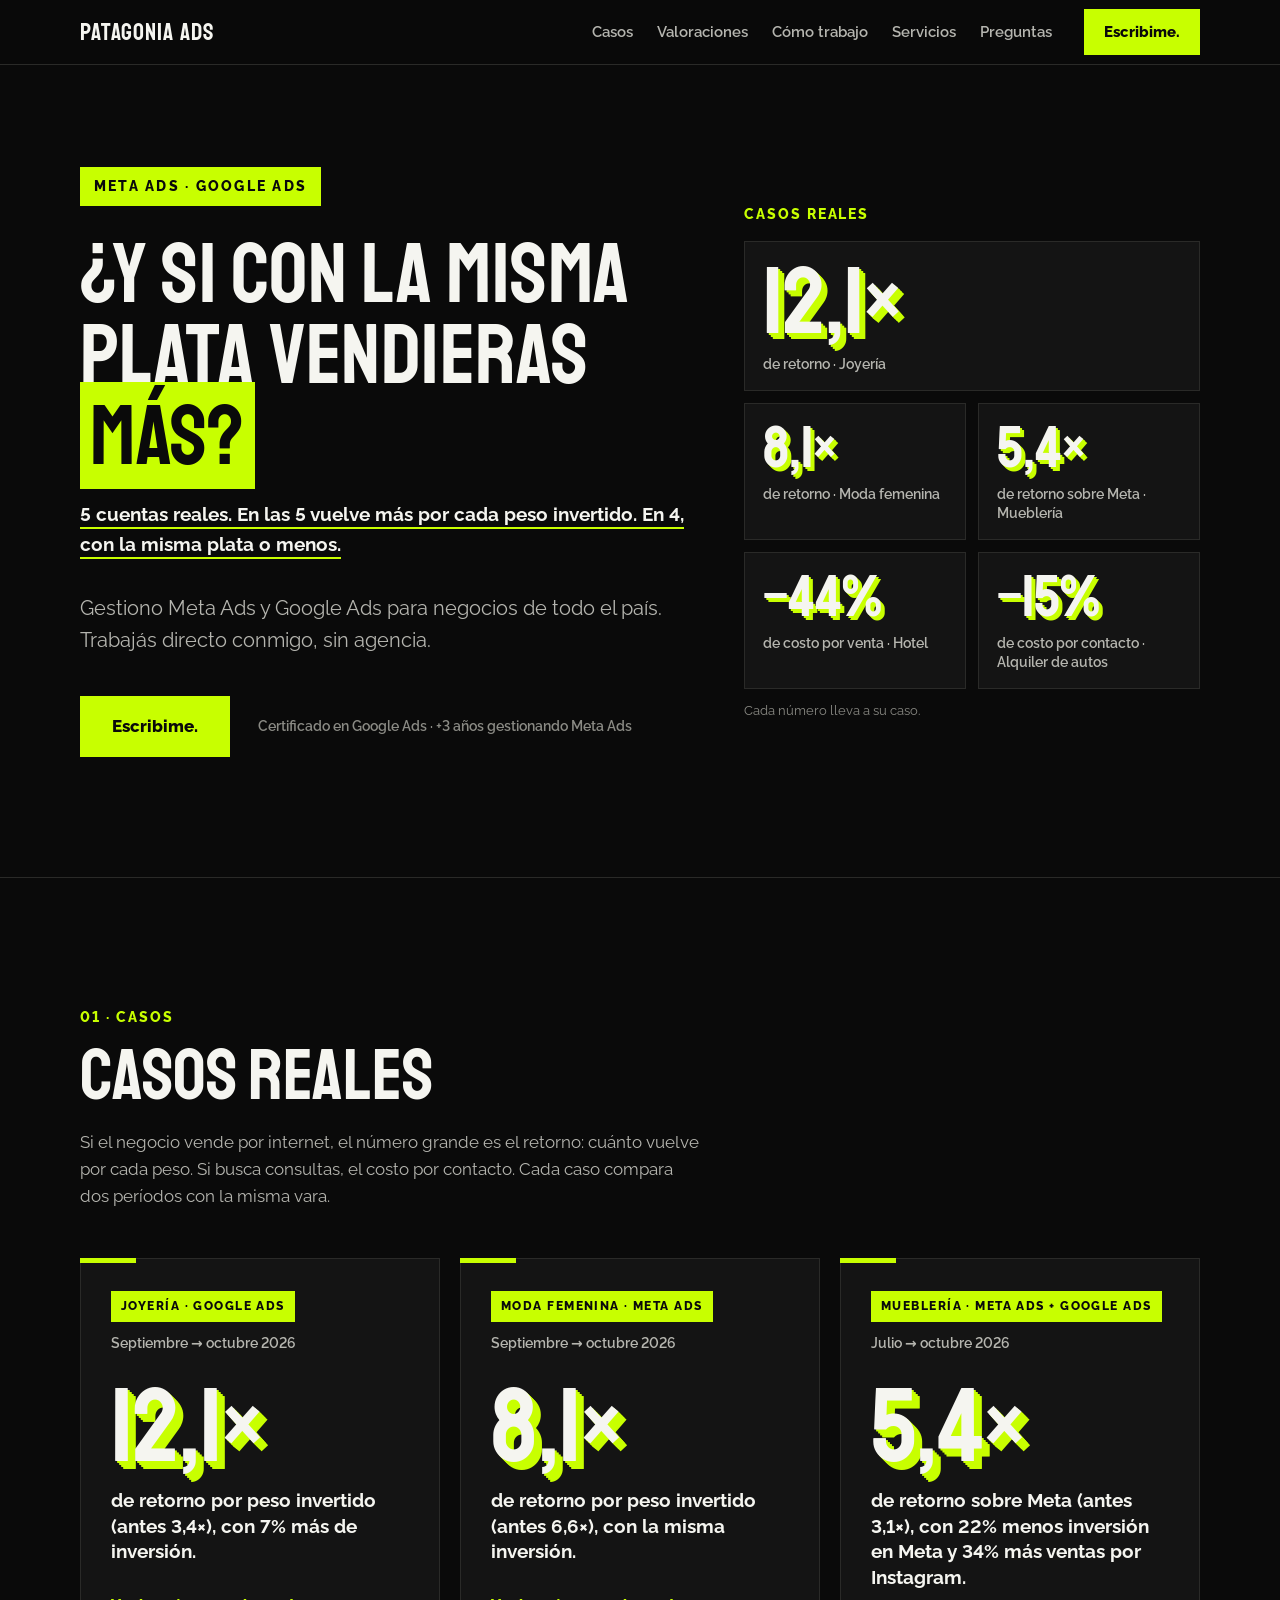
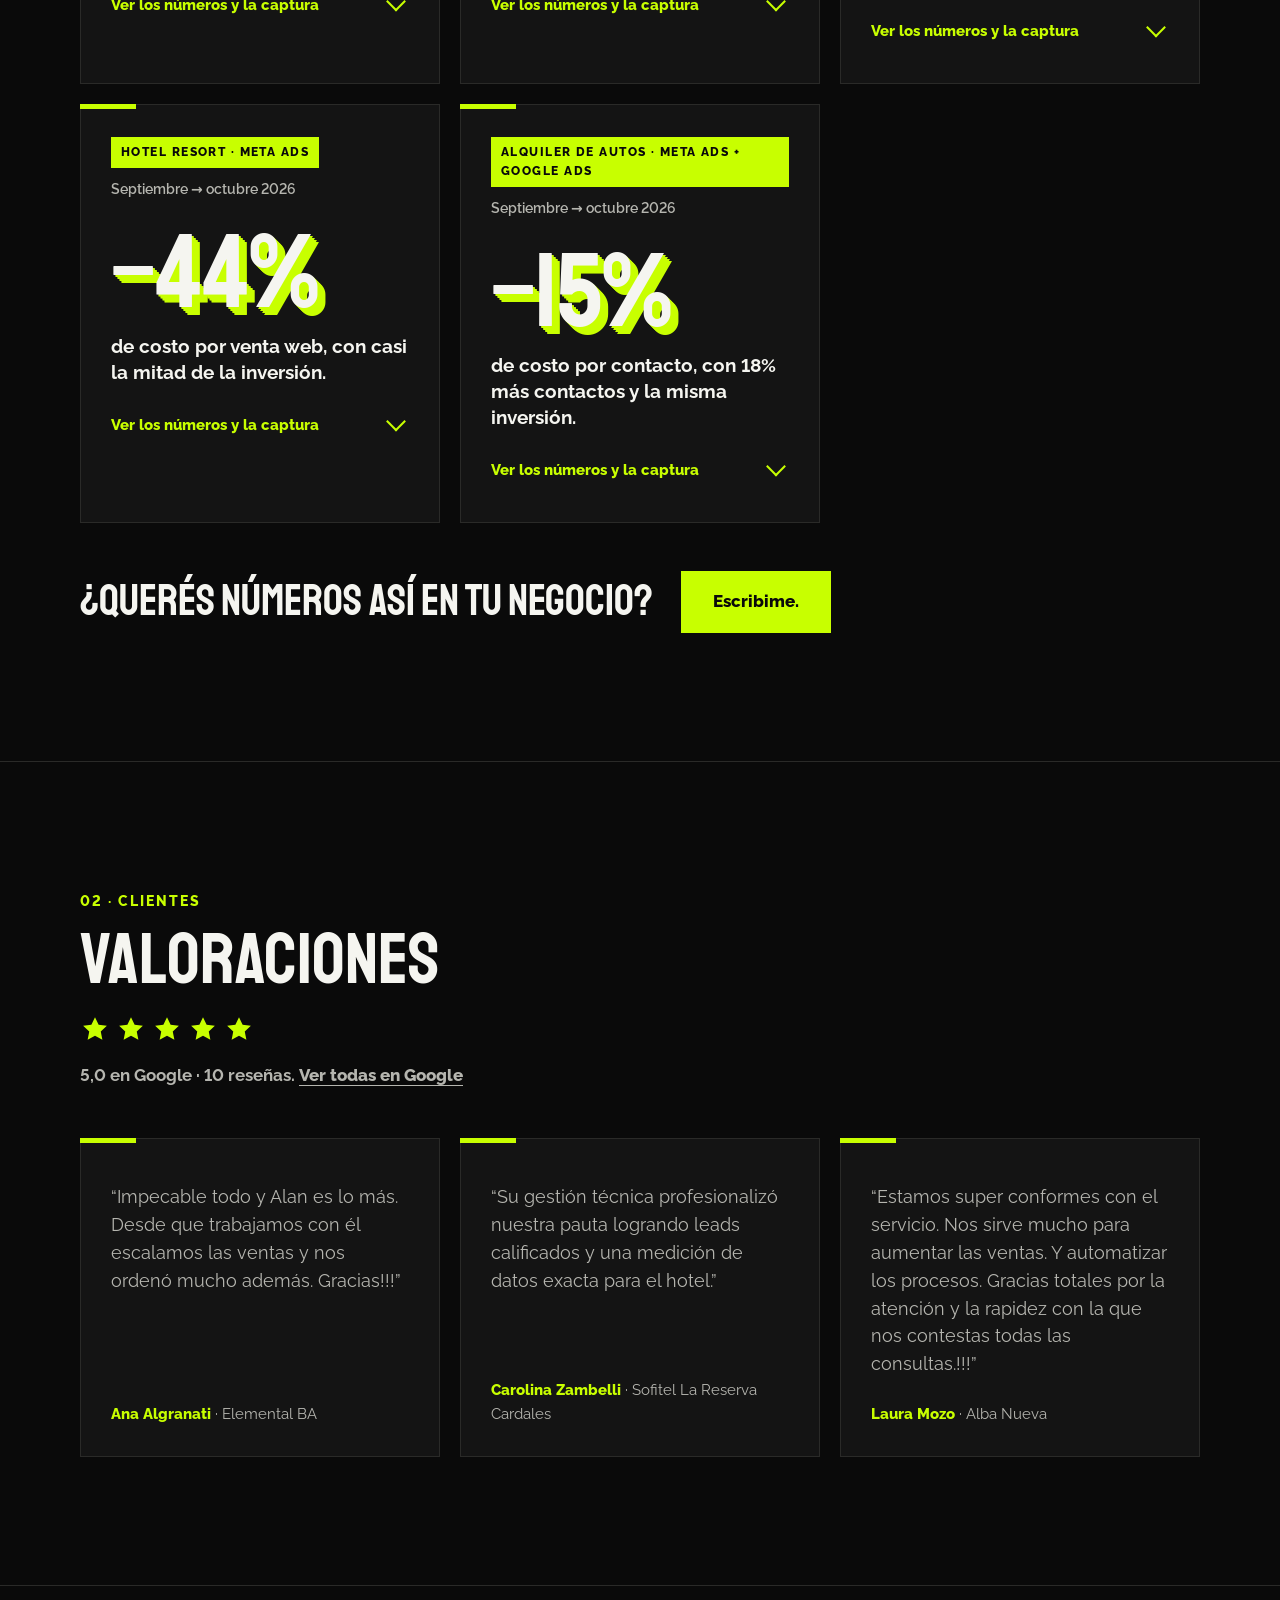
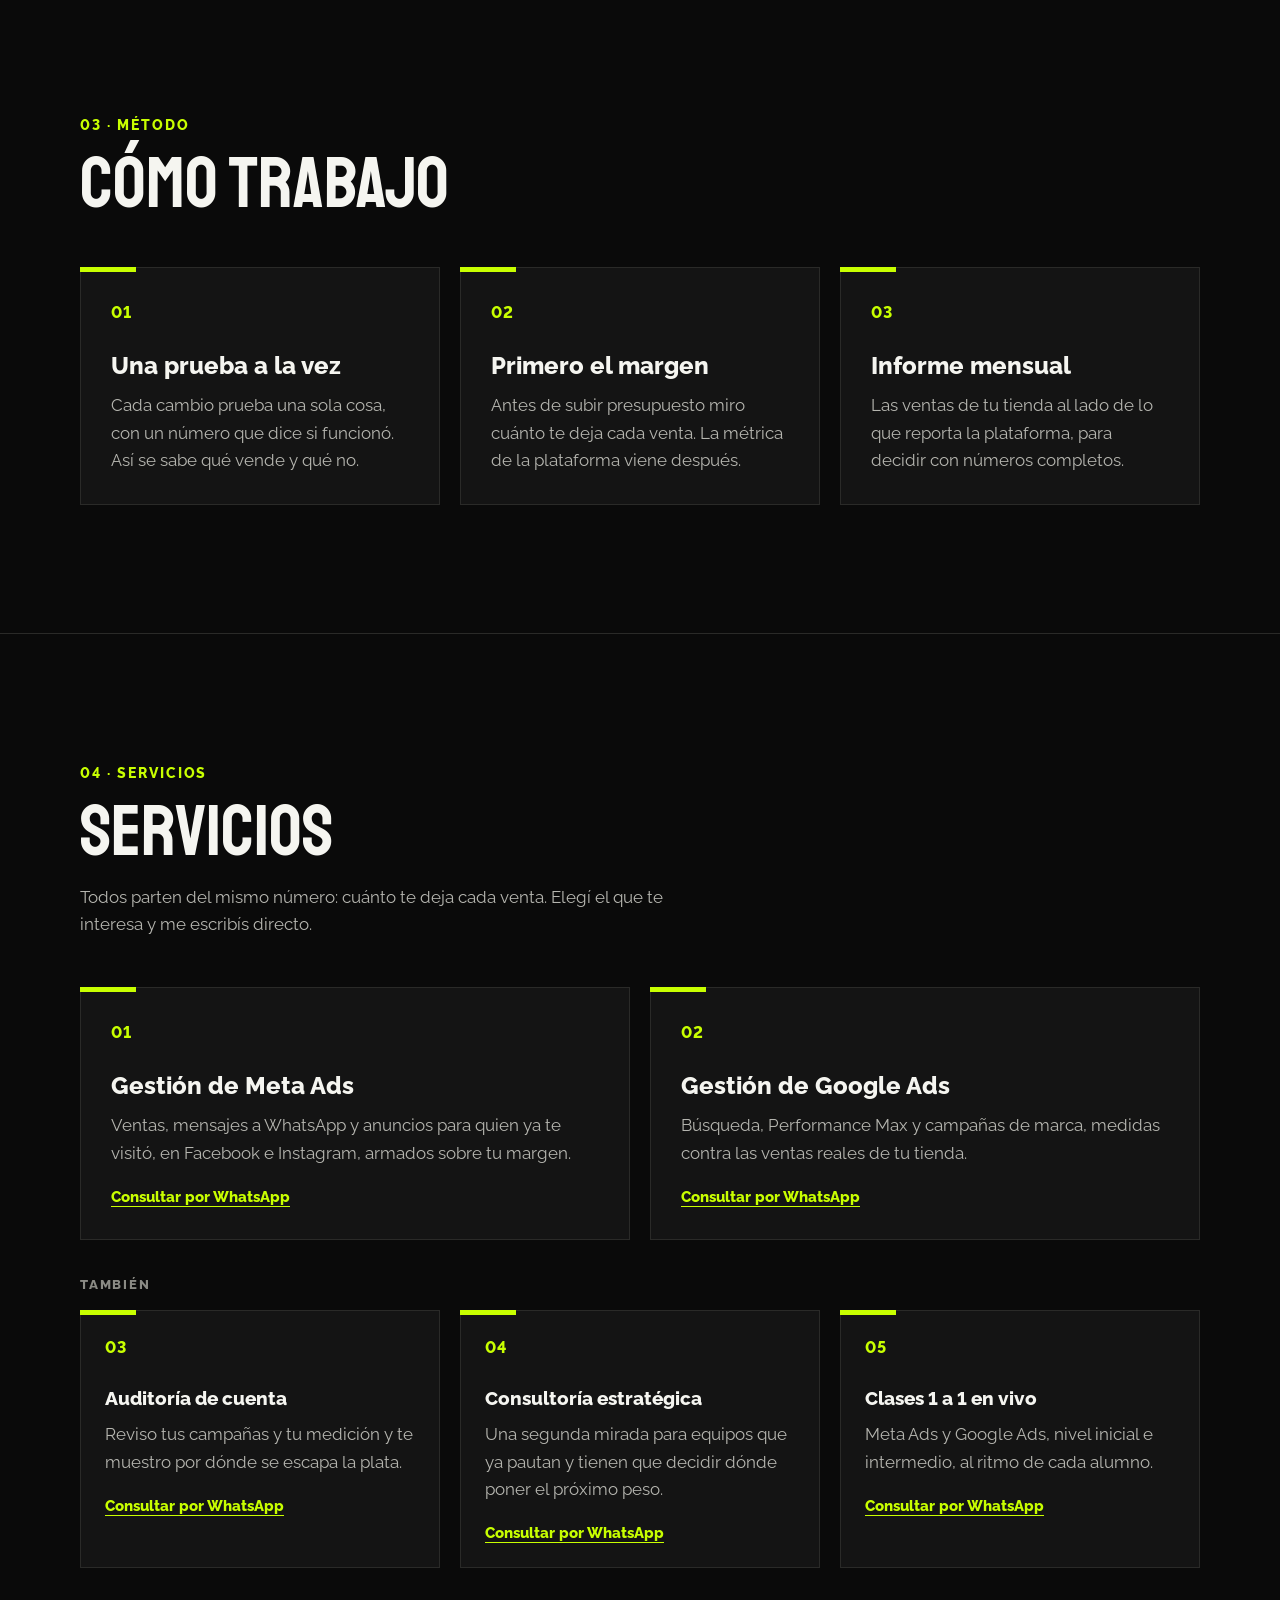
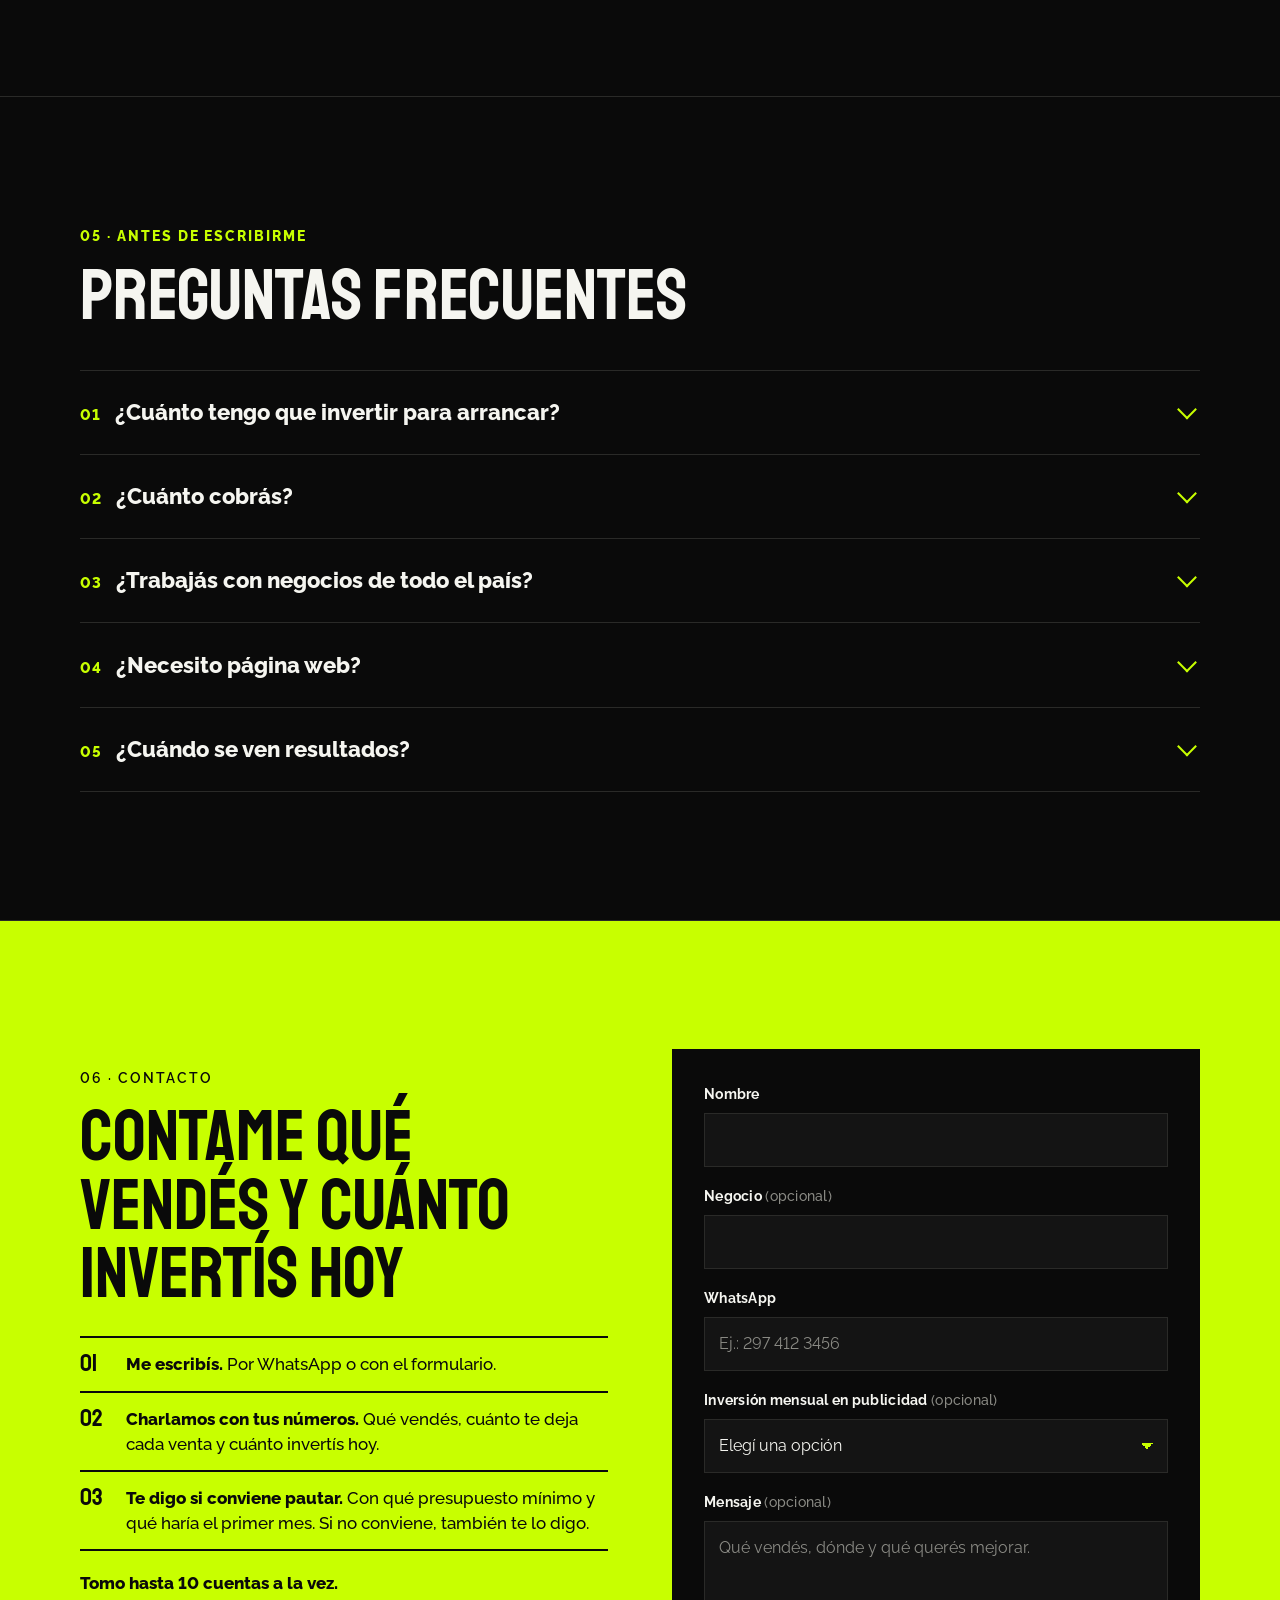
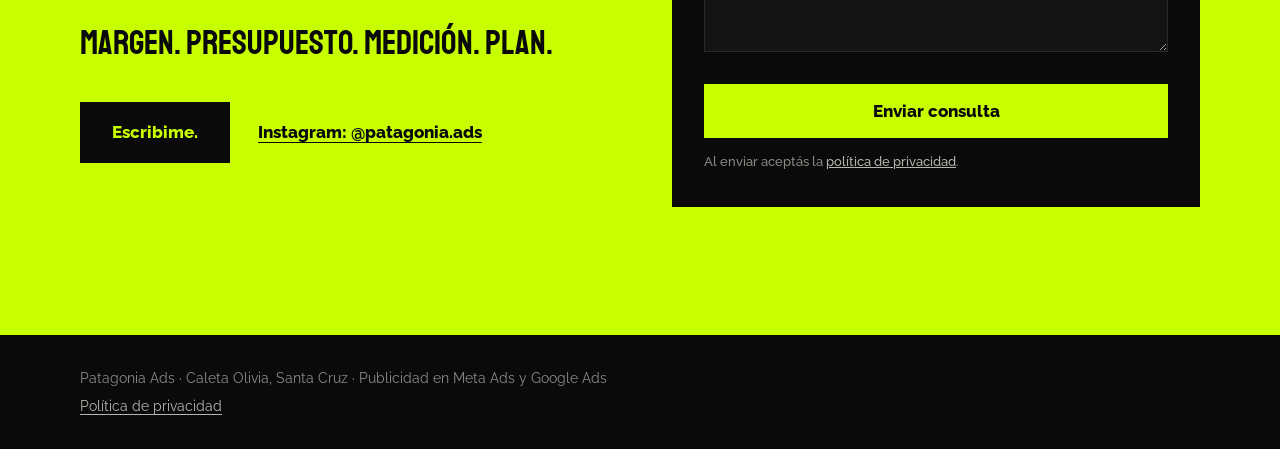
==== index.html @ 4a474d21 "Contacto sin repeticiones El paso 01 pasa a ser lo que hace la persona (Me escribís, por WhatsApp o " ====
<!DOCTYPE html>
<html lang="es-AR">
<head>
<meta charset="utf-8">
<meta name="viewport" content="width=device-width, initial-scale=1">
<title>Publicidad en Meta Ads y Google Ads | Patagonia Ads</title>
<meta name="description" content="Gestión de Meta Ads y Google Ads sin agencia ni intermediarios. Campañas armadas sobre tu margen, con casos y números reales. Escribime por WhatsApp.">
<link rel="canonical" href="https://patagonia-ads.github.io/">
<meta name="theme-color" content="#0A0A0A">
<meta property="og:type" content="website">
<meta property="og:locale" content="es_AR">
<meta property="og:site_name" content="Patagonia Ads">
<meta property="og:title" content="Publicidad en Meta Ads y Google Ads | Patagonia Ads">
<meta property="og:description" content="Gestión de Meta Ads y Google Ads sin agencia ni intermediarios. Campañas armadas sobre tu margen, con números reales.">
<meta property="og:url" content="https://patagonia-ads.github.io/">
<meta property="og:image" content="https://patagonia-ads.github.io/assets/og.jpg">
<meta property="og:image:width" content="1200">
<meta property="og:image:height" content="630">
<meta name="twitter:card" content="summary_large_image">
<link rel="icon" href="/assets/favicon.svg" type="image/svg+xml">
<link rel="apple-touch-icon" href="/assets/apple-touch-icon.png">
<link rel="preload" href="/assets/fonts/staatliches.woff2" as="font" type="font/woff2" crossorigin>
<link rel="preload" href="/assets/fonts/raleway.woff2" as="font" type="font/woff2" crossorigin>
<link rel="stylesheet" href="/assets/estilos.css">

<script>
  window.dataLayer = window.dataLayer || [];
  function gtag(){dataLayer.push(arguments);}
  gtag('js', new Date());
  gtag('config', 'G-YW1WHZGL38');
  !function(f,n){if(f.fbq)return;n=f.fbq=function(){n.callMethod?
  n.callMethod.apply(n,arguments):n.queue.push(arguments)};if(!f._fbq)f._fbq=n;
  n.push=n;n.loaded=!0;n.version='2.0';n.queue=[]}(window);
  fbq('set', 'autoConfig', false, '29033560016305530');
  fbq('init', '29033560016305530');
  fbq('track', 'PageView');
  // GA4 y Meta se cargan al primer gesto de la persona o 3 s después de cargada la página.
  // Hasta entonces los eventos quedan en cola y se envían igual.
  (function () {
    var hecho = false;
    function cargar() {
      if (hecho) return; hecho = true;
      ['https://www.googletagmanager.com/gtag/js?id=G-YW1WHZGL38', 'https://connect.facebook.net/en_US/fbevents.js'].forEach(function (src) {
        var e = document.createElement('script'); e.async = true; e.src = src; document.head.appendChild(e);
      });
    }
    ['pointerdown', 'keydown', 'touchstart', 'scroll'].forEach(function (ev) { addEventListener(ev, cargar, { once: true, passive: true }); });
    addEventListener('load', function () { setTimeout(cargar, 3000); });
  })();
</script>
<noscript><img height="1" width="1" style="display:none" alt="" src="https://www.facebook.com/tr?id=29033560016305530&amp;ev=PageView&amp;noscript=1"></noscript>

<script type="application/ld+json">
{
  "@context": "https://schema.org",
  "@graph": [
    {
      "@type": "ProfessionalService",
      "@id": "https://patagonia-ads.github.io/#negocio",
      "name": "Patagonia Ads",
      "url": "https://patagonia-ads.github.io/",
      "image": "https://patagonia-ads.github.io/assets/og.jpg",
      "description": "Gestión de Meta Ads y Google Ads, auditoría de cuenta, consultoría estratégica y clases 1 a 1 en vivo.",
      "telephone": "+54 9 11 6946-9751",
      "address": {
        "@type": "PostalAddress",
        "addressLocality": "Caleta Olivia",
        "addressRegion": "Santa Cruz",
        "addressCountry": "AR"
      },
      "areaServed": { "@type": "Country", "name": "Argentina" },
      "sameAs": ["https://www.instagram.com/patagonia.ads/"],
      "makesOffer": [
        { "@type": "Offer", "itemOffered": { "@type": "Service", "name": "Gestión de Meta Ads" } },
        { "@type": "Offer", "itemOffered": { "@type": "Service", "name": "Gestión de Google Ads" } },
        { "@type": "Offer", "itemOffered": { "@type": "Service", "name": "Auditoría de cuenta publicitaria" } },
        { "@type": "Offer", "itemOffered": { "@type": "Service", "name": "Consultoría estratégica en publicidad digital" } },
        { "@type": "Offer", "itemOffered": { "@type": "Service", "name": "Clases 1 a 1 de Meta Ads y Google Ads" } }
      ]
    },
    {
      "@type": "WebSite",
      "@id": "https://patagonia-ads.github.io/#sitio",
      "url": "https://patagonia-ads.github.io/",
      "name": "Patagonia Ads",
      "inLanguage": "es-AR",
      "publisher": { "@id": "https://patagonia-ads.github.io/#negocio" }
    },
    {
      "@type": "FAQPage",
      "mainEntity": [
        { "@type": "Question", "name": "¿Cuánto tengo que invertir para arrancar?",
          "acceptedAnswer": { "@type": "Answer", "text": "Depende del rubro y de cuánto te deja cada venta. Lo calculamos en la primera charla con tus números. Para un comercio local que busca consultas por WhatsApp se puede empezar con poco." } },
        { "@type": "Question", "name": "¿Cuánto cobrás?",
          "acceptedAnswer": { "@type": "Answer", "text": "Un monto mensual por plataforma, por adelantado, con ajuste por IPC cada dos meses. El número exacto te lo paso cuando conozco tu cuenta." } },
        { "@type": "Question", "name": "¿Trabajás con negocios de todo el país?",
          "acceptedAnswer": { "@type": "Answer", "text": "Sí. Trabajo a distancia con marcas de Buenos Aires, Mar del Plata, Bariloche y la Patagonia." } },
        { "@type": "Question", "name": "¿Necesito página web?",
          "acceptedAnswer": { "@type": "Answer", "text": "No siempre. Para recibir consultas por WhatsApp alcanza con Instagram y WhatsApp Business. Para vender por internet conviene una tienda con la medición bien configurada." } },
        { "@type": "Question", "name": "¿Cuándo se ven resultados?",
          "acceptedAnswer": { "@type": "Answer", "text": "El primer mes ordena la cuenta y la medición. Desde ahí cada cambio de presupuesto se decide con datos de tu negocio." } }
      ]
    }
  ]
}
</script>
</head>
<body>

<a class="saltar" href="#contenido">Ir al contenido</a>

<header class="barra">
  <div class="contenedor barra-interior">
    <a class="marca" href="/" aria-label="Patagonia Ads, inicio">PATAGONIA ADS</a>
    <nav class="menu" aria-label="Secciones">
      <a href="#casos">Casos</a>
      <a href="#valoraciones">Valoraciones</a>
      <a href="#metodo">Cómo trabajo</a>
      <a href="#servicios">Servicios</a>
      <a href="#preguntas">Preguntas</a>
    </nav>
    <a class="boton boton-chico" href="https://wa.me/5491169469751?text=Hola%20Alan%2C%20te%20escribo%20desde%20la%20web." data-ubicacion="barra" rel="noopener" target="_blank">Escribime.</a>
  </div>
</header>

<main id="contenido">

  <section class="portada">
    <div class="contenedor portada-grilla">
      <div class="portada-texto">
      <p class="etiqueta">Meta Ads · Google Ads</p>
      <h1>¿Y si con la misma plata vendieras <span class="resalte">más?</span></h1>
      <p class="resumen-casos"><a href="#casos">5 cuentas reales. En las 5 vuelve más por cada peso invertido. En 4, con la misma plata o menos.</a></p>
      <p class="bajada">Gestiono Meta Ads y Google Ads para negocios de todo el país. Trabajás directo conmigo, sin agencia.</p>
      <div class="acciones">
        <a class="boton" href="https://wa.me/5491169469751?text=Hola%20Alan%2C%20te%20escribo%20desde%20la%20web." data-ubicacion="portada" rel="noopener" target="_blank">Escribime.</a>
        <p class="credenciales">Certificado en Google Ads · +3 años gestionando Meta Ads</p>
      </div>
      </div>
      <div class="marcador">
        <p class="marcador-titulo">Casos reales</p>
        <ul class="marcador-lista">
          <li><a href="#caso-joyeria"><span class="cifra-m">12,1×</span><span class="dato">de retorno · Joyería</span></a></li>
          <li><a href="#caso-moda"><span class="cifra-m">8,1×</span><span class="dato">de retorno · Moda femenina</span></a></li>
          <li><a href="#caso-muebleria"><span class="cifra-m">5,4×</span><span class="dato">de retorno sobre Meta · Mueblería</span></a></li>
          <li><a href="#caso-hotel"><span class="cifra-m">−44%</span><span class="dato">de costo por venta · Hotel</span></a></li>
          <li><a href="#caso-autos"><span class="cifra-m">−15%</span><span class="dato">de costo por contacto · Alquiler de autos</span></a></li>
        </ul>
        <p class="marcador-pie">Cada número lleva a su caso.</p>
      </div>
    </div>
  </section>

  <section id="casos" class="seccion">
    <div class="contenedor">
      <p class="ojal">01 · Casos</p>
      <h2>Casos reales</h2>
      <p class="intro">Si el negocio vende por internet, el número grande es el retorno: cuánto vuelve por cada peso. Si busca consultas, el costo por contacto. Cada caso compara dos períodos con la misma vara.</p>
      <div class="grilla grilla-3 casos-grilla">

        <article class="tarjeta caso" id="caso-joyeria">
          <div class="caso-cabeza">
            <p class="chip">Joyería · Google Ads</p>
            <p class="periodo">Septiembre → octubre 2026</p>
          </div>
          <p class="cifra">12,1×</p>
          <p class="lectura">de retorno por peso invertido (antes 3,4×), con 7% más de inversión.</p>
          <details class="detalle-caso">
            <summary>Ver los números y la captura</summary>
            <table>
              <caption class="oculto">Joyería, Google Ads: septiembre contra octubre de 2026</caption>
              <thead><tr><th scope="col">Métrica</th><th scope="col">Antes</th><th scope="col">Después</th><th scope="col">Cambio</th></tr></thead>
              <tbody>
                <tr><th scope="row">Inversión</th><td>$696.160</td><td>$746.999</td><td>+7%</td></tr>
                <tr><th scope="row">Compras</th><td>8</td><td>9</td><td class="mejora">+13%</td></tr>
                <tr><th scope="row">Costo por compra</th><td>$87.020</td><td>$83.000</td><td class="mejora">−5%</td></tr>
                <tr><th scope="row">Ingresos</th><td>$2.350.077</td><td>$9.072.508</td><td class="mejora">+286%</td></tr>
                <tr><th scope="row">Ticket promedio</th><td>$293.760</td><td>$1.008.056</td><td class="mejora">+243%</td></tr>
                <tr class="clave"><th scope="row">Retorno</th><td>3,4×</td><td>12,1×</td><td class="mejora">+260%</td></tr>
              </tbody>
            </table>
            <p class="fuente">Fuente: Google Analytics 4, canales Paid Search y Cross-network (Google Ads). La inversión sale de Google Ads.</p>
            <p class="captura-img"><a href="/assets/casos/panel-joya.jpg" target="_blank" rel="noopener"><img src="/assets/casos/panel-joya.jpg" width="1282" height="818" loading="lazy" alt="Captura de Google Analytics 4 con compras e ingresos del tráfico de Google Ads en septiembre y octubre de 2026."></a></p>
          </details>
        </article>

        <article class="tarjeta caso" id="caso-moda">
          <div class="caso-cabeza">
            <p class="chip">Moda femenina · Meta Ads</p>
            <p class="periodo">Septiembre → octubre 2026</p>
          </div>
          <p class="cifra">8,1×</p>
          <p class="lectura">de retorno por peso invertido (antes 6,6×), con la misma inversión.</p>
          <details class="detalle-caso">
            <summary>Ver los números y la captura</summary>
            <table>
              <caption class="oculto">Moda femenina, Meta Ads: septiembre contra octubre de 2026</caption>
              <thead><tr><th scope="col">Métrica</th><th scope="col">Antes</th><th scope="col">Después</th><th scope="col">Cambio</th></tr></thead>
              <tbody>
                <tr><th scope="row">Inversión</th><td>$803.181</td><td>$796.252</td><td>−1%</td></tr>
                <tr><th scope="row">Compras</th><td>24</td><td>32</td><td class="mejora">+33%</td></tr>
                <tr><th scope="row">Costo por compra</th><td>$33.466</td><td>$24.883</td><td class="mejora">−26%</td></tr>
                <tr class="clave"><th scope="row">Retorno</th><td>6,6×</td><td>8,1×</td><td class="mejora">+24%</td></tr>
              </tbody>
            </table>
            <p class="fuente">Fuente: Meta Ads, atribución por defecto de la cuenta.</p>
            <p class="captura-img"><a href="/assets/casos/panel-moda.jpg" target="_blank" rel="noopener"><img src="/assets/casos/panel-moda.jpg" width="984" height="610" loading="lazy" alt="Captura del panel de Meta Ads con los totales de la cuenta en septiembre y octubre de 2026: monto gastado, costo por compra, compras y valor de conversión."></a></p>
          </details>
        </article>

        <article class="tarjeta caso" id="caso-muebleria">
          <div class="caso-cabeza">
            <p class="chip">Mueblería · Meta Ads + Google Ads</p>
            <p class="periodo">Julio → octubre 2026</p>
          </div>
          <p class="cifra">5,4×</p>
          <p class="lectura">de retorno sobre Meta (antes 3,1×), con 22% menos inversión en Meta y 34% más ventas por Instagram.</p>
          <details class="detalle-caso">
            <summary>Ver los números y la captura</summary>
              <table>
                <caption class="oculto">Mueblería, Meta Ads y Google Ads: julio contra octubre de 2026</caption>
                <thead><tr><th scope="col">Métrica</th><th scope="col">Antes</th><th scope="col">Después</th><th scope="col">Cambio</th></tr></thead>
                <tbody>
                  <tr><th scope="row">Inversión en Meta Ads</th><td>$7.674.972</td><td>$5.954.056</td><td>−22%</td></tr>
                  <tr><th scope="row">Inversión en Google Ads</th><td>$837 mil</td><td>$1,82 M</td><td>+117%</td></tr>
                  <tr><th scope="row">Ventas por Instagram</th><td>$23.819.728</td><td>$31.890.475</td><td class="mejora">+34%</td></tr>
                  <tr class="clave"><th scope="row">Retorno sobre Meta</th><td>3,1×</td><td>5,4×</td><td class="mejora">+73%</td></tr>
                  <tr><th scope="row">Peso en las ventas del negocio</th><td>22%</td><td>41%</td><td class="mejora">+19 pts</td></tr>
                </tbody>
              </table>
            <p class="fuente">Fuente: inversión, paneles de Meta Ads y Google Ads. Ventas, sistema de ventas del negocio con origen Instagram.</p>
            <p class="captura-img"><a href="/assets/casos/panel-mueble.jpg" target="_blank" rel="noopener"><img src="/assets/casos/panel-mueble.jpg" width="1332" height="1078" loading="lazy" alt="Capturas de Meta Ads y Google Ads en julio y octubre de 2026: monto gastado, conversaciones, conversiones y costo."></a></p>
          </details>
        </article>

        <article class="tarjeta caso" id="caso-hotel">
          <div class="caso-cabeza">
            <p class="chip">Hotel resort · Meta Ads</p>
            <p class="periodo">Septiembre → octubre 2026</p>
          </div>
          <p class="cifra">−44%</p>
          <p class="lectura">de costo por venta web, con casi la mitad de la inversión.</p>
          <details class="detalle-caso">
            <summary>Ver los números y la captura</summary>
            <table>
              <caption class="oculto">Hotel resort, Meta Ads: septiembre contra octubre de 2026</caption>
              <thead><tr><th scope="col">Métrica</th><th scope="col">Antes</th><th scope="col">Después</th><th scope="col">Cambio</th></tr></thead>
              <tbody>
                <tr><th scope="row">Inversión</th><td>$3.657.265</td><td>$1.891.290</td><td>−48%</td></tr>
                <tr><th scope="row">Ventas web</th><td>41</td><td>38</td><td>−7%</td></tr>
                <tr class="clave"><th scope="row">Costo por venta</th><td>$89.202</td><td>$49.771</td><td class="mejora">−44%</td></tr>
              </tbody>
            </table>
            <p class="fuente">Fuente: Meta Ads, totales de la cuenta.</p>
            <p class="captura-img"><a href="/assets/casos/panel-hotel.jpg" target="_blank" rel="noopener"><img src="/assets/casos/panel-hotel.jpg" width="984" height="578" loading="lazy" alt="Captura del panel de Meta Ads con los totales de la cuenta en septiembre y octubre de 2026: monto gastado, compras y costo por compra."></a></p>
          </details>
        </article>

        <article class="tarjeta caso" id="caso-autos">
          <div class="caso-cabeza">
            <p class="chip">Alquiler de autos · Meta Ads + Google Ads</p>
            <p class="periodo">Septiembre → octubre 2026</p>
          </div>
          <p class="cifra">−15%</p>
          <p class="lectura">de costo por contacto, con 18% más contactos y la misma inversión.</p>
          <details class="detalle-caso">
            <summary>Ver los números y la captura</summary>
            <table>
              <caption class="oculto">Alquiler de autos, Meta Ads y Google Ads: septiembre contra octubre de 2026</caption>
              <thead><tr><th scope="col">Métrica</th><th scope="col">Antes</th><th scope="col">Después</th><th scope="col">Cambio</th></tr></thead>
              <tbody>
                <tr><th scope="row">Inversión total</th><td>$993.270</td><td>$994.881</td><td>0%</td></tr>
                <tr><th scope="row">Contactos totales</th><td>445</td><td>527</td><td class="mejora">+18%</td></tr>
                <tr class="clave"><th scope="row">Costo por contacto</th><td>$2.232</td><td>$1.888</td><td class="mejora">−15%</td></tr>
                <tr><th scope="row">Contactos desde Google</th><td>40</td><td>84</td><td class="mejora">+110%</td></tr>
                <tr><th scope="row">Costo por contacto en Google</th><td>$12.290</td><td>$5.948</td><td class="mejora">−52%</td></tr>
              </tbody>
            </table>
            <p class="fuente">Fuente: Meta Ads y Google Ads. En Meta, el contacto es la conversación iniciada. En Google, el clic al botón de WhatsApp.</p>
            <p class="captura-img"><a href="/assets/casos/panel-autos.jpg" target="_blank" rel="noopener"><img src="/assets/casos/panel-autos.jpg" width="916" height="1114" loading="lazy" alt="Capturas de Meta Ads y Google Ads en septiembre y octubre de 2026: monto gastado, conversaciones, conversiones y costo por conversión."></a></p>
          </details>
        </article>

      </div>
      <div class="cierre-casos">
        <p>¿Querés números así en tu negocio?</p>
        <a class="boton" href="https://wa.me/5491169469751?text=Hola%20Alan%2C%20vi%20los%20casos%20en%20la%20web." data-ubicacion="casos" rel="noopener" target="_blank">Escribime.</a>
      </div>
    </div>
  </section>

  <section id="valoraciones" class="seccion">
    <div class="contenedor">
      <p class="ojal">02 · Clientes</p>
      <h2>Valoraciones</h2>
      <p class="estrellas" role="img" aria-label="Cinco estrellas">
        <svg viewBox="0 0 24 24" aria-hidden="true"><path d="M12 2.5l2.9 6.1 6.6.8-4.9 4.6 1.3 6.6L12 17.3l-5.9 3.3 1.3-6.6-4.9-4.6 6.6-.8z"/></svg><svg viewBox="0 0 24 24" aria-hidden="true"><path d="M12 2.5l2.9 6.1 6.6.8-4.9 4.6 1.3 6.6L12 17.3l-5.9 3.3 1.3-6.6-4.9-4.6 6.6-.8z"/></svg><svg viewBox="0 0 24 24" aria-hidden="true"><path d="M12 2.5l2.9 6.1 6.6.8-4.9 4.6 1.3 6.6L12 17.3l-5.9 3.3 1.3-6.6-4.9-4.6 6.6-.8z"/></svg><svg viewBox="0 0 24 24" aria-hidden="true"><path d="M12 2.5l2.9 6.1 6.6.8-4.9 4.6 1.3 6.6L12 17.3l-5.9 3.3 1.3-6.6-4.9-4.6 6.6-.8z"/></svg><svg viewBox="0 0 24 24" aria-hidden="true"><path d="M12 2.5l2.9 6.1 6.6.8-4.9 4.6 1.3 6.6L12 17.3l-5.9 3.3 1.3-6.6-4.9-4.6 6.6-.8z"/></svg>
      </p>
      <p class="intro"><strong>5,0 en Google · 10 reseñas.</strong> <a class="enlace" href="https://www.google.com/maps/search/?api=1&amp;query=Patagonia%20Ads%20Caleta%20Olivia&amp;query_place_id=ChIJX-zK_RDf5b0Rb9LI9p981w0" rel="noopener" target="_blank">Ver todas en Google</a></p>
      <div class="grilla grilla-3">
        <figure class="tarjeta resena">
          <blockquote><p>“Impecable todo y Alan es lo más. Desde que trabajamos con él escalamos las ventas y nos ordenó mucho además. Gracias!!!”</p></blockquote>
          <figcaption><strong>Ana Algranati</strong> · Elemental BA</figcaption>
        </figure>
        <figure class="tarjeta resena">
          <blockquote><p>“Su gestión técnica profesionalizó nuestra pauta logrando leads calificados y una medición de datos exacta para el hotel.”</p></blockquote>
          <figcaption><strong>Carolina Zambelli</strong> · Sofitel La Reserva Cardales</figcaption>
        </figure>
        <figure class="tarjeta resena">
          <blockquote><p>“Estamos super conformes con el servicio. Nos sirve mucho para aumentar las ventas. Y automatizar los procesos. Gracias totales por la atención y la rapidez con la que nos contestas todas las consultas.!!!”</p></blockquote>
          <figcaption><strong>Laura Mozo</strong> · Alba Nueva</figcaption>
        </figure>
      </div>
    </div>
  </section>

  <section id="metodo" class="seccion">
    <div class="contenedor">
      <p class="ojal">03 · Método</p>
      <h2>Cómo trabajo</h2>
      <div class="grilla grilla-3">
        <article class="tarjeta">
          <p class="num">01</p>
          <h3>Una prueba a la vez</h3>
          <p>Cada cambio prueba una sola cosa, con un número que dice si funcionó. Así se sabe qué vende y qué no.</p>
        </article>
        <article class="tarjeta">
          <p class="num">02</p>
          <h3>Primero el margen</h3>
          <p>Antes de subir presupuesto miro cuánto te deja cada venta. La métrica de la plataforma viene después.</p>
        </article>
        <article class="tarjeta">
          <p class="num">03</p>
          <h3>Informe mensual</h3>
          <p>Las ventas de tu tienda al lado de lo que reporta la plataforma, para decidir con números completos.</p>
        </article>
      </div>
    </div>
  </section>

  <section id="servicios" class="seccion">
    <div class="contenedor">
      <p class="ojal">04 · Servicios</p>
      <h2>Servicios</h2>
      <p class="intro">Todos parten del mismo número: cuánto te deja cada venta. Elegí el que te interesa y me escribís directo.</p>
      <div class="grilla grilla-2">
        <a class="tarjeta tarjeta-link" href="https://wa.me/5491169469751?text=Hola%20Alan%2C%20me%20interesa%20la%20gesti%C3%B3n%20de%20Meta%20Ads." data-ubicacion="servicio-meta" rel="noopener" target="_blank">
          <p class="num">01</p>
          <h3>Gestión de Meta Ads</h3>
          <p>Ventas, mensajes a WhatsApp y anuncios para quien ya te visitó, en Facebook e Instagram, armados sobre tu margen.</p>
          <p class="consultar">Consultar por WhatsApp</p>
        </a>
        <a class="tarjeta tarjeta-link" href="https://wa.me/5491169469751?text=Hola%20Alan%2C%20me%20interesa%20la%20gesti%C3%B3n%20de%20Google%20Ads." data-ubicacion="servicio-google" rel="noopener" target="_blank">
          <p class="num">02</p>
          <h3>Gestión de Google Ads</h3>
          <p>Búsqueda, Performance Max y campañas de marca, medidas contra las ventas reales de tu tienda.</p>
          <p class="consultar">Consultar por WhatsApp</p>
        </a>
      </div>
      <p class="tambien">También</p>
      <div class="grilla grilla-3 servicios-secundarios">
        <a class="tarjeta tarjeta-link tarjeta-chica" href="https://wa.me/5491169469751?text=Hola%20Alan%2C%20me%20interesa%20una%20auditor%C3%ADa%20de%20cuenta." data-ubicacion="servicio-auditoria" rel="noopener" target="_blank">
          <p class="num">03</p>
          <h3>Auditoría de cuenta</h3>
          <p>Reviso tus campañas y tu medición y te muestro por dónde se escapa la plata.</p>
          <p class="consultar">Consultar por WhatsApp</p>
        </a>
        <a class="tarjeta tarjeta-link tarjeta-chica" href="https://wa.me/5491169469751?text=Hola%20Alan%2C%20me%20interesa%20una%20consultor%C3%ADa." data-ubicacion="servicio-consultoria" rel="noopener" target="_blank">
          <p class="num">04</p>
          <h3>Consultoría estratégica</h3>
          <p>Una segunda mirada para equipos que ya pautan y tienen que decidir dónde poner el próximo peso.</p>
          <p class="consultar">Consultar por WhatsApp</p>
        </a>
        <a class="tarjeta tarjeta-link tarjeta-chica" href="https://wa.me/5491169469751?text=Hola%20Alan%2C%20me%20interesan%20las%20clases%201%20a%201." data-ubicacion="servicio-clases" rel="noopener" target="_blank">
          <p class="num">05</p>
          <h3>Clases 1 a 1 en vivo</h3>
          <p>Meta Ads y Google Ads, nivel inicial e intermedio, al ritmo de cada alumno.</p>
          <p class="consultar">Consultar por WhatsApp</p>
        </a>
      </div>
    </div>
  </section>

  <section id="preguntas" class="seccion">
    <div class="contenedor">
      <p class="ojal">05 · Antes de escribirme</p>
      <h2>Preguntas frecuentes</h2>
      <div class="preguntas">
        <details>
          <summary><span class="num">01</span> ¿Cuánto tengo que invertir para arrancar?</summary>
          <p>Depende del rubro y de cuánto te deja cada venta. Lo calculamos en la primera charla con tus números. Para un comercio local que busca consultas por WhatsApp se puede empezar con poco.</p>
        </details>
        <details>
          <summary><span class="num">02</span> ¿Cuánto cobrás?</summary>
          <p>Un monto mensual por plataforma, por adelantado, con ajuste por IPC cada dos meses. El número exacto te lo paso cuando conozco tu cuenta.</p>
        </details>
        <details>
          <summary><span class="num">03</span> ¿Trabajás con negocios de todo el país?</summary>
          <p>Sí. Trabajo a distancia con marcas de Buenos Aires, Mar del Plata, Bariloche y la Patagonia.</p>
        </details>
        <details>
          <summary><span class="num">04</span> ¿Necesito página web?</summary>
          <p>No siempre. Para recibir consultas por WhatsApp alcanza con Instagram y WhatsApp Business. Para vender por internet conviene una tienda con la medición bien configurada.</p>
        </details>
        <details>
          <summary><span class="num">05</span> ¿Cuándo se ven resultados?</summary>
          <p>El primer mes ordena la cuenta y la medición. Desde ahí cada cambio de presupuesto se decide con datos de tu negocio.</p>
        </details>
      </div>
    </div>
  </section>

  <section id="contacto" class="contacto">
    <div class="contenedor contacto-grilla">
      <div>
        <p class="ojal">06 · Contacto</p>
        <h2>Contame qué vendés y cuánto invertís hoy</h2>
        <ol class="pasos">
          <li><strong>Me escribís.</strong> Por WhatsApp o con el formulario.</li>
          <li><strong>Charlamos con tus números.</strong> Qué vendés, cuánto te deja cada venta y cuánto invertís hoy.</li>
          <li><strong>Te digo si conviene pautar.</strong> Con qué presupuesto mínimo y qué haría el primer mes. Si no conviene, también te lo digo.</li>
        </ol>
        <p class="cupo">Tomo hasta 10 cuentas a la vez.</p>
        <p class="claves">Margen. Presupuesto. Medición. Plan.</p>
        <div class="acciones">
          <a class="boton boton-negro" href="https://wa.me/5491169469751?text=Hola%20Alan%2C%20te%20escribo%20desde%20la%20web." data-ubicacion="contacto" rel="noopener" target="_blank">Escribime.</a>
          <a class="enlace" href="https://www.instagram.com/patagonia.ads/" rel="noopener" target="_blank">Instagram: @patagonia.ads</a>
        </div>
      </div>

      <form class="formulario" id="formulario" novalidate>
        <div class="campo">
          <label for="f-nombre">Nombre</label>
          <input id="f-nombre" name="entry.392232540" type="text" autocomplete="name" required maxlength="120">
        </div>
        <div class="campo">
          <label for="f-negocio">Negocio <span>(opcional)</span></label>
          <input id="f-negocio" name="entry.1061890459" type="text" autocomplete="organization" maxlength="160">
        </div>
        <div class="campo">
          <label for="f-whatsapp">WhatsApp</label>
          <input id="f-whatsapp" name="entry.1708478169" type="tel" autocomplete="tel" inputmode="tel" required placeholder="Ej.: 297 412 3456" maxlength="30">
        </div>
        <div class="campo">
          <label for="f-inversion">Inversión mensual en publicidad <span>(opcional)</span></label>
          <select id="f-inversion" name="entry.108497468">
            <option value="">Elegí una opción</option>
            <option>Todavía no invierto</option>
            <option>Menos de $300.000 por mes</option>
            <option>De $300.000 a $1.000.000 por mes</option>
            <option>Más de $1.000.000 por mes</option>
          </select>
        </div>
        <div class="campo">
          <label for="f-mensaje">Mensaje <span>(opcional)</span></label>
          <textarea id="f-mensaje" name="entry.2004450578" rows="4" maxlength="2000" placeholder="Qué vendés, dónde y qué querés mejorar."></textarea>
        </div>
        <input type="hidden" name="entry.893270480" id="f-origen">
        <div class="trampa" aria-hidden="true">
          <label for="f-web">No completar</label>
          <input id="f-web" type="text" tabindex="-1" autocomplete="off">
        </div>
        <p class="formulario-error" id="f-error" role="alert" hidden></p>
        <button class="boton" type="submit">Enviar consulta</button>
        <p class="formulario-legal">Al enviar aceptás la <a href="/privacidad.html">política de privacidad</a>.</p>
      </form>
      <div class="formulario formulario-ok" id="formulario-ok" hidden tabindex="-1">
        <p class="ojal">Consulta enviada</p>
        <p class="formulario-ok-titulo">Gracias. Ya la tengo.</p>
        <p>Te escribo por WhatsApp al número que dejaste. Si es urgente, escribime directo.</p>
      </div>
    </div>
  </section>

</main>

<footer class="pie">
  <div class="contenedor">
    <p>Patagonia Ads · Caleta Olivia, Santa Cruz · Publicidad en Meta Ads y Google Ads</p>
    <p><a href="/privacidad.html">Política de privacidad</a></p>
  </div>
</footer>

<script>
  document.querySelectorAll('a[href*="wa.me"]').forEach(function (a) {
    a.addEventListener('click', function () {
      if (typeof gtag === 'function') {
        gtag('event', 'clic_whatsapp', { ubicacion: a.dataset.ubicacion || 'otro' });
      }
      if (typeof fbq === 'function') {
        fbq('track', 'Contact', { content_name: 'whatsapp_' + (a.dataset.ubicacion || 'otro') },
          { eventID: 'wa-' + Date.now() + '-' + Math.random().toString(36).slice(2, 8) });
      }
    });
  });
  var form = document.getElementById('formulario');
  if (form) {
    var p = new URLSearchParams(location.search);
    var origen = ['utm_source','utm_medium','utm_campaign','utm_content','utm_term','gclid','fbclid']
      .filter(function (k) { return p.get(k); })
      .map(function (k) { return k + '=' + p.get(k); });
    origen.unshift('pagina=' + location.pathname);
    if (document.referrer) origen.push('referente=' + document.referrer);
    document.getElementById('f-origen').value = origen.join(' | ').slice(0, 900);

    form.addEventListener('submit', function (e) {
      e.preventDefault();
      var error = document.getElementById('f-error');
      error.hidden = true;
      if (document.getElementById('f-web').value) return;
      var nombre = document.getElementById('f-nombre');
      var wsp = document.getElementById('f-whatsapp');
      var digitos = wsp.value.replace(/\D/g, '');
      if (!nombre.value.trim()) { error.textContent = 'Falta tu nombre.'; error.hidden = false; nombre.focus(); return; }
      if (digitos.length < 8) { error.textContent = 'Revisá el WhatsApp: necesito el número con código de área.'; error.hidden = false; wsp.focus(); return; }
      var boton = form.querySelector('button');
      boton.disabled = true; boton.textContent = 'Enviando...';
      fetch('https://docs.google.com/forms/d/e/1FAIpQLSdNbZ4auIx9zIw7pXJqKGJHZ16G0OZYx3VopOnl3CG33zWUpw/formResponse', {
        method: 'POST', mode: 'no-cors', body: new URLSearchParams(new FormData(form))
      }).then(function () {
        if (typeof gtag === 'function') {
          gtag('event', 'generate_lead', { metodo: 'formulario', inversion: document.getElementById('f-inversion').value || 'sin dato' });
        }
        if (typeof fbq === 'function') {
          var tel = digitos.replace(/^0+/, '');
          if (tel.indexOf('54') !== 0) tel = '54' + tel;
          var nombrePila = nombre.value.trim().split(/\s+/)[0].toLowerCase();
          fbq('init', '29033560016305530', { ph: tel, fn: nombrePila });
          fbq('track', 'Lead', { content_name: 'formulario', inversion: document.getElementById('f-inversion').value || 'sin dato' },
            { eventID: 'lead-' + Date.now() + '-' + Math.random().toString(36).slice(2, 8) });
        }
        form.hidden = true;
        var ok = document.getElementById('formulario-ok');
        ok.hidden = false; ok.focus();
      }).catch(function () {
        boton.disabled = false; boton.textContent = 'Enviar consulta';
        error.textContent = 'No se pudo enviar. Probá de nuevo o escribime por WhatsApp.';
        error.hidden = false;
      });
    });
  }
</script>
<script src="/assets/movimiento.js" defer></script>
</body>
</html>
---- assets/estilos.css ----
@font-face{font-family:"Staatliches";src:url("/assets/fonts/staatliches.woff2") format("woff2");font-weight:400;font-display:swap}
@font-face{font-family:"Raleway";src:url("/assets/fonts/raleway.woff2") format("woff2");font-weight:100 900;font-display:swap}

:root{
  --negro:#0A0A0A;
  --caja:#141414;
  --borde:#2A2A28;
  --blanco:#F5F5F0;
  --gris:#B5B5AF;
  --gris-2:#8A8A84;
  --lima:#C8FF00;
  --ancho:1120px;
  --aire:clamp(72px,10vw,128px);
}

*{box-sizing:border-box;margin:0;padding:0}
html{scroll-behavior:smooth;scroll-padding-top:80px}
body{background:var(--negro);color:var(--blanco);font-family:"Raleway",system-ui,sans-serif;font-size:17px;line-height:1.6;font-variant-numeric:lining-nums;-webkit-font-smoothing:antialiased}
a{color:inherit}
img,svg{display:block}

.contenedor{width:min(var(--ancho),100% - 40px);margin-inline:auto}
.saltar{position:absolute;left:-9999px}
.saltar:focus{left:16px;top:16px;background:var(--lima);color:var(--negro);padding:8px 12px;z-index:100}
.oculto{position:absolute;width:1px;height:1px;overflow:hidden;clip:rect(0 0 0 0);white-space:nowrap}

/* Barra superior */
.barra{position:sticky;top:0;z-index:50;background:rgba(10,10,10,.92);backdrop-filter:blur(8px);border-bottom:1px solid var(--borde)}
.barra-interior{display:flex;align-items:center;gap:32px;height:64px}
.marca{font-family:"Staatliches",sans-serif;font-size:24px;letter-spacing:.04em;text-decoration:none}
.menu{display:flex;gap:24px;margin-left:auto}
.menu a{text-decoration:none;color:var(--gris);font-size:15px;font-weight:600}
.menu a:hover{color:var(--lima)}

/* Botones */
.boton{display:inline-block;background:var(--lima);color:var(--negro);font-weight:800;font-size:17px;text-decoration:none;padding:15px 30px;border:2px solid var(--lima);transition:transform .15s ease,box-shadow .15s ease}
.boton:hover{transform:translate(-3px,-3px);box-shadow:3px 3px 0 var(--blanco)}
.boton-chico{padding:9px 18px;font-size:15px}
.boton-negro{background:var(--negro);color:var(--lima);border-color:var(--negro)}
.boton-negro:hover{box-shadow:3px 3px 0 var(--blanco)}
:focus-visible{outline:3px solid var(--lima);outline-offset:3px}
.contacto :focus-visible{outline-color:var(--negro)}

/* Portada */
.portada{padding:clamp(80px,14vw,170px) 0 clamp(64px,10vw,120px);border-bottom:1px solid var(--borde)}
.etiqueta{display:inline-block;background:var(--lima);color:var(--negro);font-weight:800;font-size:14px;letter-spacing:.16em;text-transform:uppercase;padding:8px 14px}
h1{font-family:"Staatliches",sans-serif;font-weight:400;font-size:clamp(56px,10vw,132px);line-height:.96;letter-spacing:.005em;margin-top:28px;max-width:15ch}
.resalte{background:var(--lima);color:var(--negro);padding:.02em .12em 0;box-decoration-break:clone;-webkit-box-decoration-break:clone}
.bajada{color:var(--gris);font-size:clamp(17px,2vw,20px);max-width:56ch;margin-top:32px}
.acciones{display:flex;flex-wrap:wrap;align-items:center;gap:20px 28px;margin-top:40px}
.credenciales{color:var(--gris-2);font-size:14px;font-weight:600}

/* Secciones */
.seccion{padding:var(--aire) 0;border-bottom:1px solid var(--borde)}
.ojal{color:var(--lima);font-weight:800;font-size:14px;letter-spacing:.14em;text-transform:uppercase}
h2{font-family:"Staatliches",sans-serif;font-weight:400;font-size:clamp(44px,6vw,72px);line-height:.95;margin-top:14px}
.intro{color:var(--gris);max-width:62ch;margin-top:18px}

/* Grillas y tarjetas */
.grilla{display:grid;gap:20px;margin-top:48px}
.grilla-3{grid-template-columns:repeat(auto-fill,minmax(300px,1fr))}
.grilla-2{grid-template-columns:repeat(auto-fill,minmax(440px,1fr))}
.tarjeta{position:relative;background:var(--caja);border:1px solid var(--borde);padding:32px 30px 30px}
.tarjeta::before{content:"";position:absolute;left:-1px;top:-1px;width:56px;height:5px;background:var(--lima)}
.num{color:var(--lima);font-weight:800;font-size:16px;letter-spacing:.06em}
h3{font-size:24px;font-weight:800;line-height:1.2;margin-top:26px}
.tarjeta p:not(.num):not(.chip):not(.periodo):not(.cifra):not(.lectura):not(.fuente):not(.consultar){color:var(--gris);margin-top:12px}

/* Casos */
.caso{display:flex;flex-direction:column}
.caso-cabeza{display:flex;flex-wrap:wrap;justify-content:space-between;align-items:center;gap:10px}
.chip{background:var(--lima);color:var(--negro);font-weight:800;font-size:12px;letter-spacing:.12em;text-transform:uppercase;padding:6px 10px}
.periodo{color:var(--gris);font-size:14px;font-weight:600}
.cifra{font-family:"Staatliches",sans-serif;font-size:clamp(72px,9vw,104px);line-height:.9;margin-top:26px;color:var(--blanco);text-shadow:2px 2px 0 var(--lima),4px 4px 0 var(--lima),6px 6px 0 var(--lima)}
.lectura{font-weight:700;font-size:19px;line-height:1.35;margin-top:14px}
table{width:100%;border-collapse:collapse;margin-top:24px;font-size:15px;font-variant-numeric:tabular-nums lining-nums}
th,td{padding:10px 0;border-bottom:1px solid var(--borde);text-align:right}
th[scope=row],thead th:first-child{text-align:left;font-weight:600;color:var(--gris);padding-right:12px}
td,thead th:not(:first-child){padding-left:12px}
thead th{color:var(--gris-2);font-size:12px;font-weight:700;letter-spacing:.12em;text-transform:uppercase;padding-top:0}
td.mejora{color:var(--lima);font-weight:800}
tr.clave th,tr.clave td{color:var(--blanco);font-weight:800}
tr.clave td.mejora{color:var(--lima)}
.fuente{color:var(--gris-2);font-size:13px;margin-top:16px}

/* Valoraciones */
.estrellas{display:flex;gap:6px;margin-top:20px}
.estrellas svg{width:30px;height:30px;fill:var(--lima)}
.resena{display:flex;flex-direction:column;justify-content:space-between;gap:24px}
.resena blockquote p{font-size:18px;line-height:1.55;color:var(--blanco)}
.resena figcaption{color:var(--gris);font-size:15px}
.resena figcaption strong{color:var(--lima);font-weight:800}

/* Preguntas */
.preguntas{margin-top:40px;border-top:1px solid var(--borde)}
details{border-bottom:1px solid var(--borde)}
summary{list-style:none;cursor:pointer;display:flex;align-items:baseline;gap:14px;padding:24px 44px 24px 0;font-weight:800;font-size:clamp(18px,2.2vw,22px);position:relative}
summary::-webkit-details-marker{display:none}
summary::after{content:"";position:absolute;right:6px;top:50%;width:12px;height:12px;border-right:2px solid var(--lima);border-bottom:2px solid var(--lima);transform:translateY(-75%) rotate(45deg);transition:transform .2s ease}
details[open] summary::after{transform:translateY(-25%) rotate(225deg)}
summary .num{font-size:15px}
details p{color:var(--gris);max-width:70ch;padding:0 0 26px 40px}

/* Contacto */
.contacto{background:var(--lima);color:var(--negro);padding:var(--aire) 0}
.contacto .ojal{color:var(--negro)}
.contacto h2{max-width:16ch}
.contacto p{margin-top:18px;font-weight:600}
.enlace{font-weight:800;text-underline-offset:4px}

/* Pie */
.pie{padding:32px 0;color:var(--gris-2);font-size:14px}

@media (max-width:860px){
  .menu{display:none}
  .barra-interior{justify-content:space-between}
  .grilla-2{grid-template-columns:1fr}
}
@media (max-width:520px){
  body{font-size:16px}
  .grilla-3{grid-template-columns:1fr}
  .tarjeta{padding:28px 22px 24px}
  table{font-size:13.5px}
  thead th{letter-spacing:.04em;font-size:11px}
  td,thead th:not(:first-child){padding-left:8px}
  details p{padding-left:0}
}
@media (prefers-reduced-motion:reduce){
  html{scroll-behavior:auto}
  .boton,summary::after{transition:none}
}

/* Caso ancho (quinto caso) */
.caso-ancho{grid-column:1/-1}
.caso-cuerpo{display:grid;grid-template-columns:minmax(0,1fr) minmax(0,1.4fr);gap:20px 48px;align-items:end}
.caso-cuerpo table{margin-top:0}
@media (max-width:860px){.caso-cuerpo{grid-template-columns:1fr}.caso-cuerpo table{margin-top:10px}}

/* Captura del panel dentro de cada caso */
.captura{margin-top:14px;border:0}
.captura summary{display:inline-flex;align-items:center;gap:8px;padding:0;font-size:14px;font-weight:800;color:var(--lima);cursor:pointer}
.captura summary::after{position:static;width:8px;height:8px;transform:rotate(45deg);margin-top:-4px}
.captura[open] summary::after{transform:rotate(225deg);margin-top:4px}
.captura img{display:block;width:100%;height:auto;margin-top:14px;border:1px solid var(--borde)}
.captura summary::after{content:"+";position:static;border:0;width:auto;height:auto;transform:none;margin:0;font-size:18px;line-height:1}
.captura[open] summary::after{content:"−";transform:none;margin:0}
.caso-ancho .captura img{max-width:760px}
.legal h1{font-size:clamp(48px,7vw,88px);max-width:18ch}
.legal .fecha{color:var(--gris-2);font-size:14px;margin-top:16px}
.legal h2{font-size:clamp(30px,4vw,40px);margin-top:52px}
.legal p,.legal li{color:var(--gris);max-width:70ch}
.legal p{margin-top:14px}
.legal ul{list-style:disc;padding-left:22px;margin-top:14px}
.legal li{margin-top:8px}
.legal li::marker{color:var(--lima)}
.legal strong{color:var(--blanco);font-weight:700}
.legal a{color:var(--lima);text-underline-offset:3px;overflow-wrap:anywhere}
.pie p+p{margin-top:6px}
.pie a{color:var(--gris);text-underline-offset:3px}
.pie a:hover{color:var(--lima)}
.contacto-grilla{display:grid;grid-template-columns:minmax(0,1fr) minmax(0,1fr);gap:48px 64px;align-items:start}
.formulario{background:var(--negro);color:var(--blanco);padding:32px 30px;border:2px solid var(--negro)}
.formulario .campo+.campo{margin-top:18px}
.formulario label{display:block;font-size:14px;font-weight:700;letter-spacing:.02em;margin-bottom:8px}
.formulario label span{color:var(--gris-2);font-weight:500}
.formulario input,.formulario select,.formulario textarea{width:100%;background:var(--caja);color:var(--blanco);border:1px solid var(--borde);padding:13px 14px;font:inherit;font-size:16px;border-radius:0;appearance:none}
.formulario select{background-image:linear-gradient(45deg,transparent 50%,var(--lima) 50%),linear-gradient(135deg,var(--lima) 50%,transparent 50%);background-position:calc(100% - 20px) 50%,calc(100% - 14px) 50%;background-size:6px 6px;background-repeat:no-repeat;padding-right:40px}
.formulario textarea{resize:vertical;min-height:110px}
.formulario ::placeholder{color:var(--gris-2)}
.formulario input:focus,.formulario select:focus,.formulario textarea:focus{outline:2px solid var(--lima);outline-offset:0;border-color:var(--lima)}
.contacto .formulario :focus-visible{outline-color:var(--lima)}
.formulario .boton{margin-top:24px;width:100%;cursor:pointer;font-family:inherit}
.formulario .boton:disabled{opacity:.6;cursor:wait;transform:none;box-shadow:none}
.contacto .formulario p{margin-top:14px;font-weight:500}
.formulario-legal{font-size:13px;color:var(--gris-2)}
.formulario-legal a{color:var(--gris)}
.formulario-error{color:#FF8A8A;font-size:14px}
.formulario-ok .ojal{color:var(--lima)!important}
.contacto .formulario-ok-titulo{font-family:"Staatliches",sans-serif;font-size:40px;line-height:1;margin-top:12px;font-weight:400}
.trampa{position:absolute;left:-9999px;width:1px;height:1px;overflow:hidden}
@media (max-width:860px){.contacto-grilla{grid-template-columns:1fr}.formulario{padding:26px 20px}}

/* Resumen de casos en portada, pasos de contacto y cupo */
.resumen-casos{margin-top:28px;font-weight:700;font-size:16px}
.resumen-casos a{color:var(--blanco);text-decoration:none;border-bottom:2px solid var(--lima);padding-bottom:2px}
.resumen-casos a:hover{color:var(--lima)}
.pasos{list-style:none;counter-reset:paso;margin:28px 0 0;padding:0;border-top:2px solid var(--negro)}
.pasos li{counter-increment:paso;position:relative;padding:14px 0 14px 46px;border-bottom:2px solid var(--negro);font-weight:500;line-height:1.45}
.pasos li::before{content:counter(paso,decimal-leading-zero);position:absolute;left:0;top:13px;font-family:"Staatliches",sans-serif;font-size:24px;line-height:1}
.pasos strong{font-weight:800}
.contacto p.cupo{font-weight:800}
.contacto p.claves{font-family:"Staatliches",sans-serif;font-size:clamp(26px,3vw,34px);line-height:1.1;margin-top:28px;font-weight:400}

/* Prueba: video en la portada */
.portada-grilla{display:grid;grid-template-columns:minmax(0,1.35fr) minmax(0,1fr);gap:48px;align-items:center}
@media (max-width:860px){.portada-grilla{grid-template-columns:1fr}}

/* Movimiento 3D (solo con JS y si la persona no pidió menos movimiento) */
html.mov .tarjeta,html.mov .preguntas details,html.mov .pasos li{opacity:0;transform:perspective(1000px) rotateX(16deg) translateY(48px);transform-origin:50% 100%;transition:opacity .7s ease,transform .9s cubic-bezier(.2,.8,.2,1),box-shadow .25s ease;transition-delay:calc(var(--orden,0) * 110ms)}
html.mov .tarjeta.visto,html.mov .preguntas details.visto,html.mov .pasos li.visto{opacity:1;transform:perspective(1000px) rotateX(var(--rx,0deg)) rotateY(var(--ry,0deg)) translateY(0)}
html.mov .tarjeta.inclinada{transition:transform .12s linear,box-shadow .25s ease;transition-delay:0s;box-shadow:8px 8px 0 var(--lima)}
html.mov .cifra{text-shadow:0 0 0 var(--lima);transition:text-shadow .6s cubic-bezier(.2,.8,.2,1) .5s}
html.mov .visto .cifra{text-shadow:2px 2px 0 var(--lima),4px 4px 0 var(--lima),6px 6px 0 var(--lima),8px 8px 0 var(--lima)}
.portada-grilla .resumen-casos{margin-top:22px;font-size:clamp(16px,1.6vw,19px)}
.portada-grilla h1{max-width:none;font-size:clamp(56px,6.6vw,96px)}
.portada:has(.portada-grilla){padding-top:clamp(64px,8vw,110px)}

/* Marcador de resultados (portada) */
.marcador-titulo{color:var(--lima);font-weight:800;font-size:14px;letter-spacing:.14em;text-transform:uppercase}
.marcador-lista{list-style:none;margin:16px 0 0;padding:0;display:grid;grid-template-columns:1fr 1fr;gap:12px}
.marcador-lista li:first-child{grid-column:1/-1}
.marcador-lista a{display:block;height:100%;background:var(--caja);border:1px solid var(--borde);padding:18px 18px 16px;text-decoration:none;color:var(--blanco);transition:transform .15s ease,box-shadow .15s ease,border-color .15s ease}
.marcador-lista a:hover{transform:translate(-3px,-3px);box-shadow:3px 3px 0 var(--lima);border-color:var(--lima)}
.cifra-m{display:block;font-family:"Staatliches",sans-serif;font-size:clamp(46px,4.6vw,64px);line-height:.9;color:var(--blanco);text-shadow:2px 2px 0 var(--lima),4px 4px 0 var(--lima)}
.marcador-lista li:first-child .cifra-m{font-size:clamp(72px,7.4vw,108px);text-shadow:2px 2px 0 var(--lima),4px 4px 0 var(--lima),6px 6px 0 var(--lima)}
.dato{display:block;margin-top:10px;color:var(--gris);font-size:14px;font-weight:600;line-height:1.35}
.marcador-pie{color:var(--gris-2);font-size:13px;margin-top:12px}
@media (max-width:860px){.marcador{margin-top:8px}}

/* Casos compactos */
.caso{scroll-margin-top:88px}
.detalle-caso{margin-top:18px;border-bottom:0}
.detalle-caso summary{min-height:44px;display:flex;align-items:center}
.captura-img img{width:100%;height:auto;margin-top:14px;border:1px solid var(--borde)}
.cierre-casos{margin-top:48px;display:flex;flex-wrap:wrap;align-items:center;gap:20px 28px}
.cierre-casos p{font-family:"Staatliches",sans-serif;font-size:clamp(30px,3.4vw,44px);line-height:1}

/* Servicios en dos niveles, clickeables */
.tarjeta-link{display:block;text-decoration:none;color:inherit}
.tarjeta-link h3{color:var(--blanco)}
.tarjeta p.consultar{margin-top:18px;color:var(--lima);font-weight:800;font-size:15px;text-decoration:underline;text-underline-offset:4px}
.tambien{color:var(--gris-2);font-weight:800;font-size:13px;letter-spacing:.14em;text-transform:uppercase;margin-top:36px}
.servicios-secundarios{margin-top:14px}
.tarjeta-chica{padding:24px 24px 22px}
.tarjeta-chica h3{font-size:19px}

/* Marcador: entrada al cargar */
html.mov .marcador-lista li{opacity:0;transform:perspective(900px) rotateX(18deg) translateY(30px);transition:opacity .6s ease,transform .8s cubic-bezier(.2,.8,.2,1);transition-delay:calc(var(--orden,0) * 90ms)}
html.mov .marcador-lista li.visto{opacity:1;transform:none}
.detalle-caso summary{font-size:15px;color:var(--lima);padding:10px 34px 10px 0;gap:8px}
@media (max-width:860px){.marcador{display:none}}
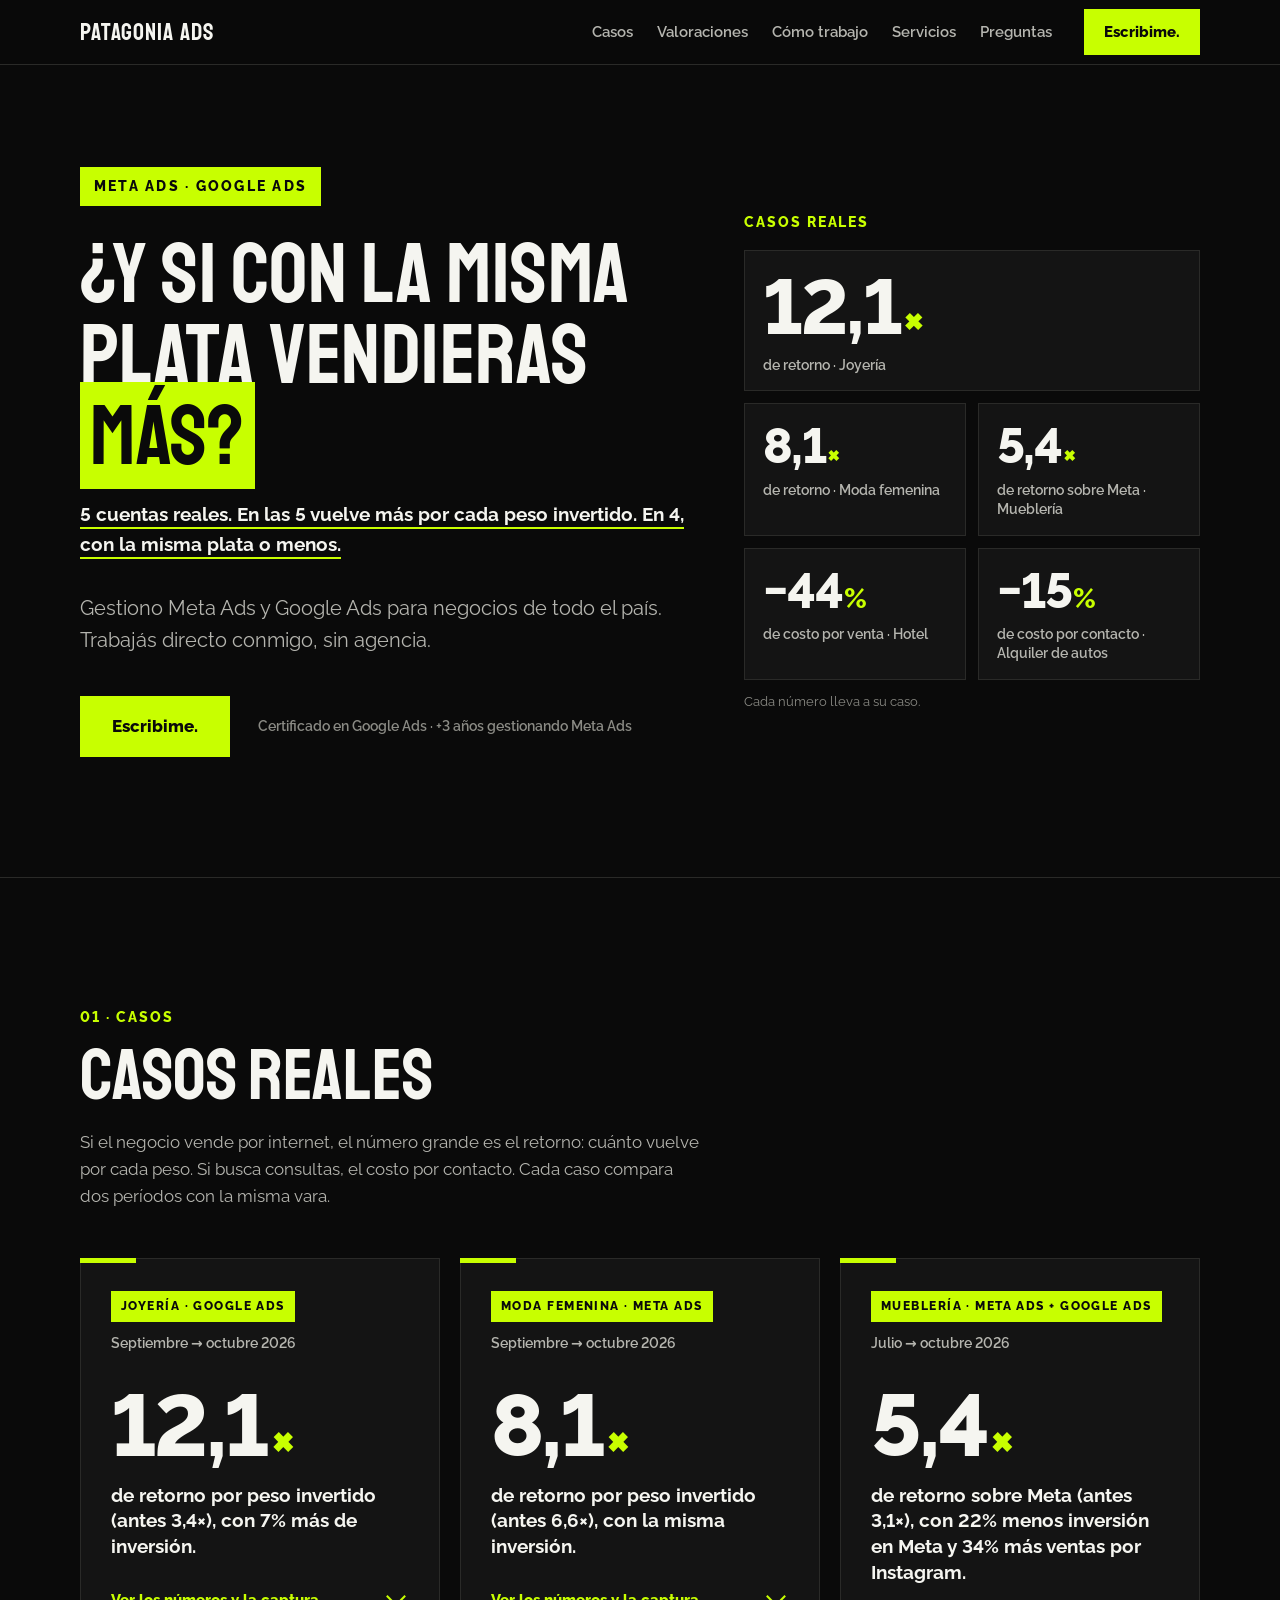
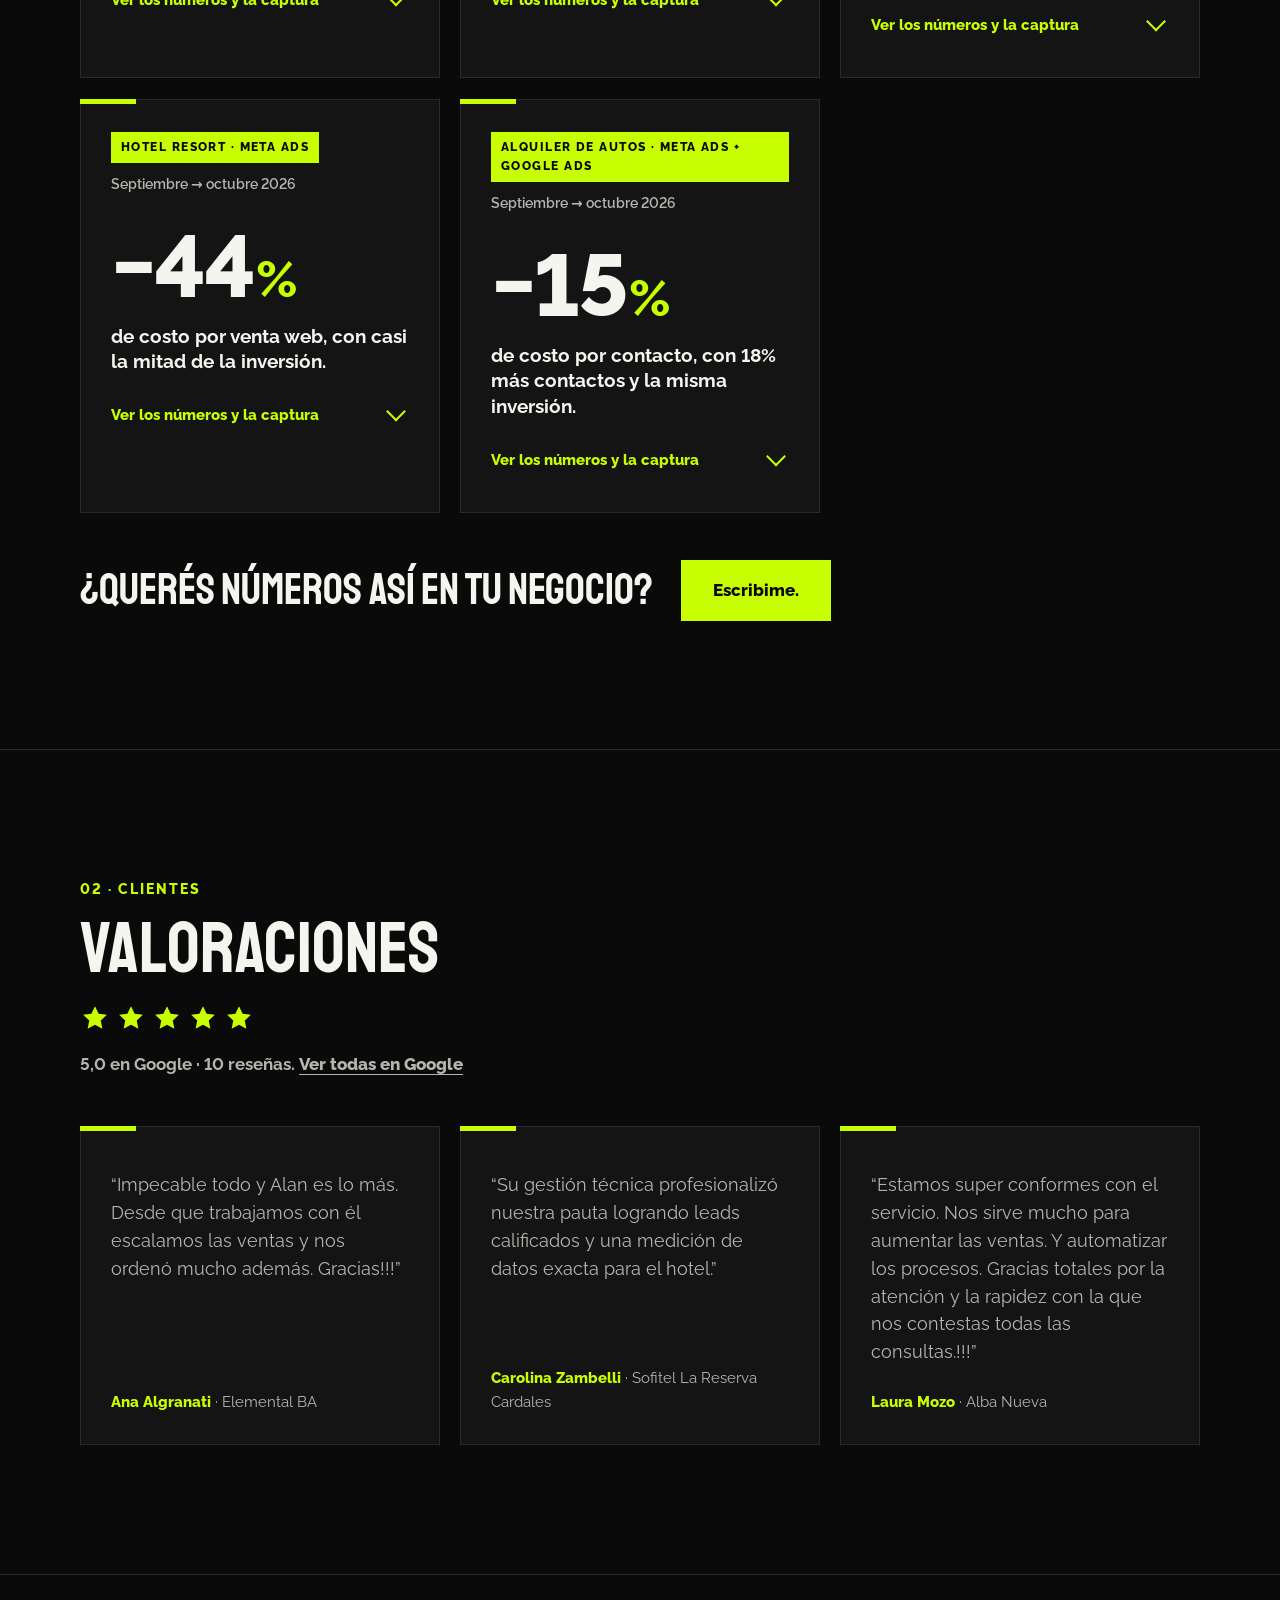
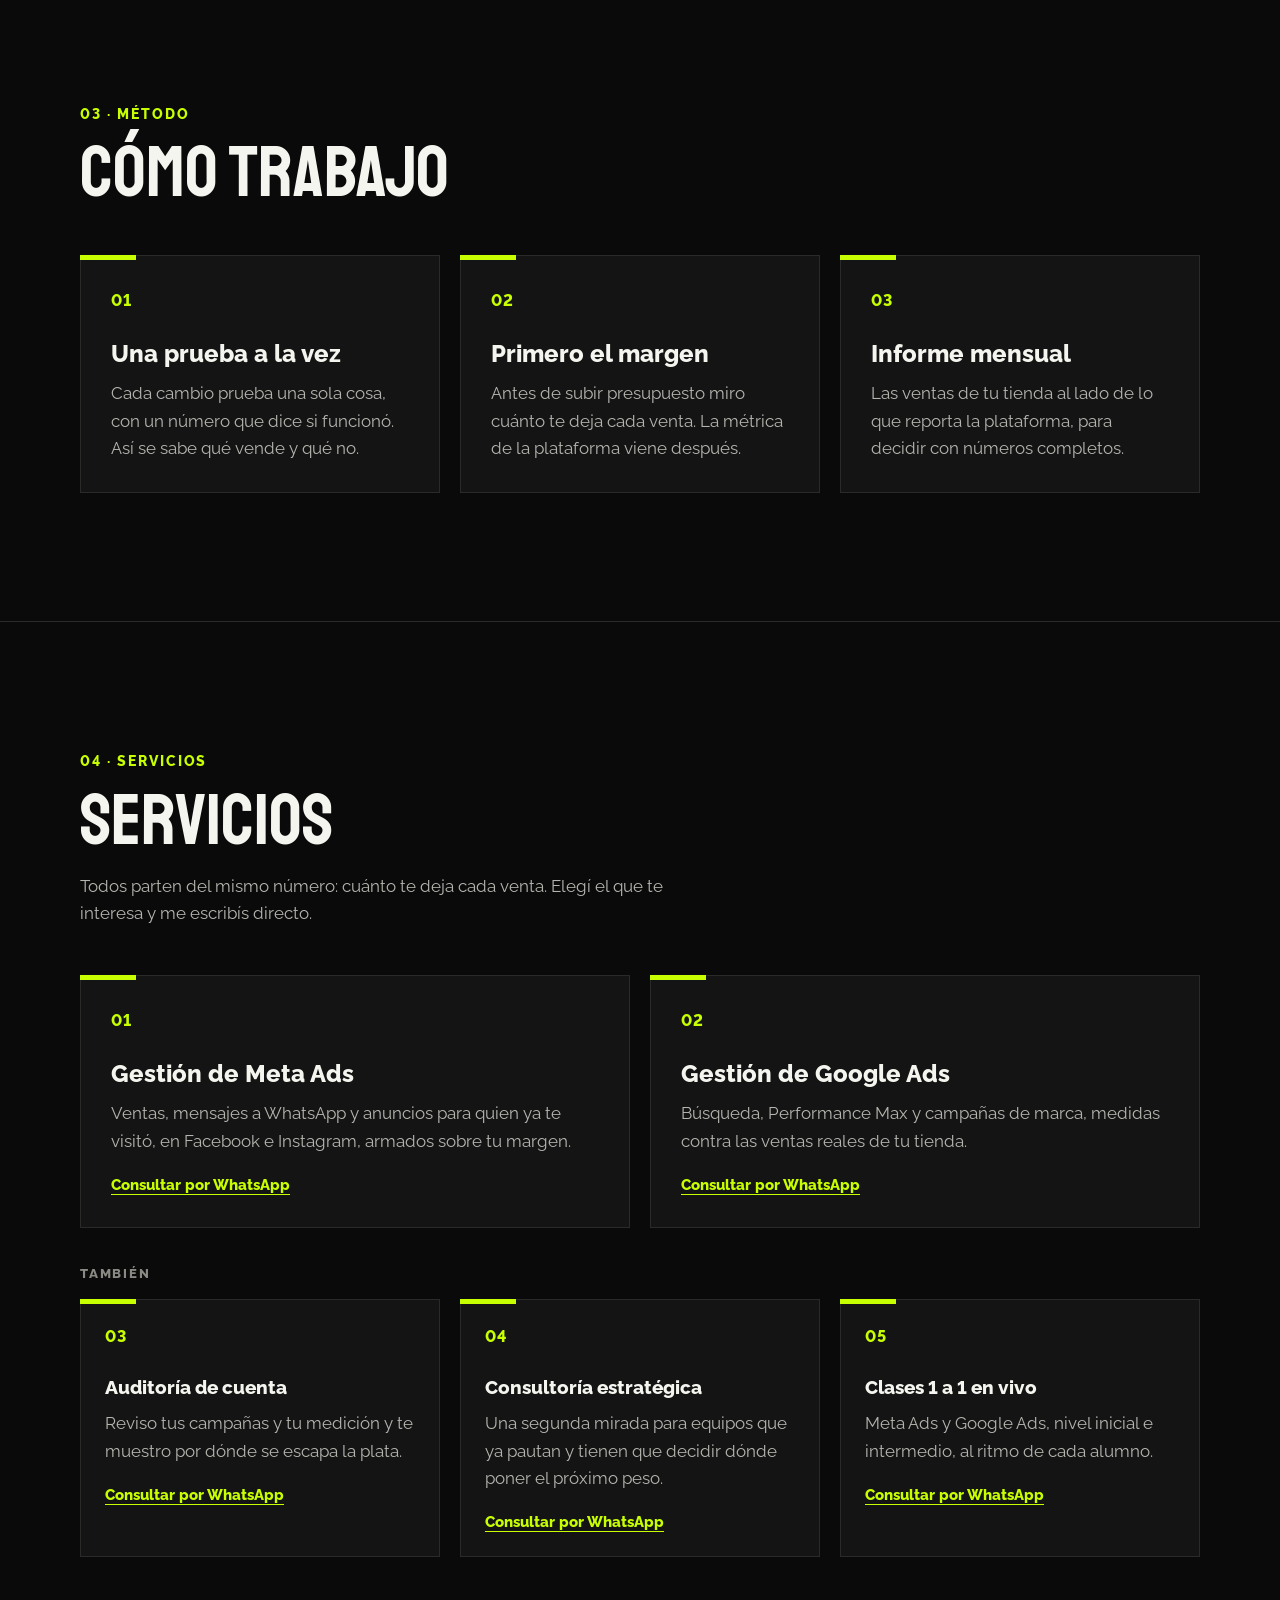
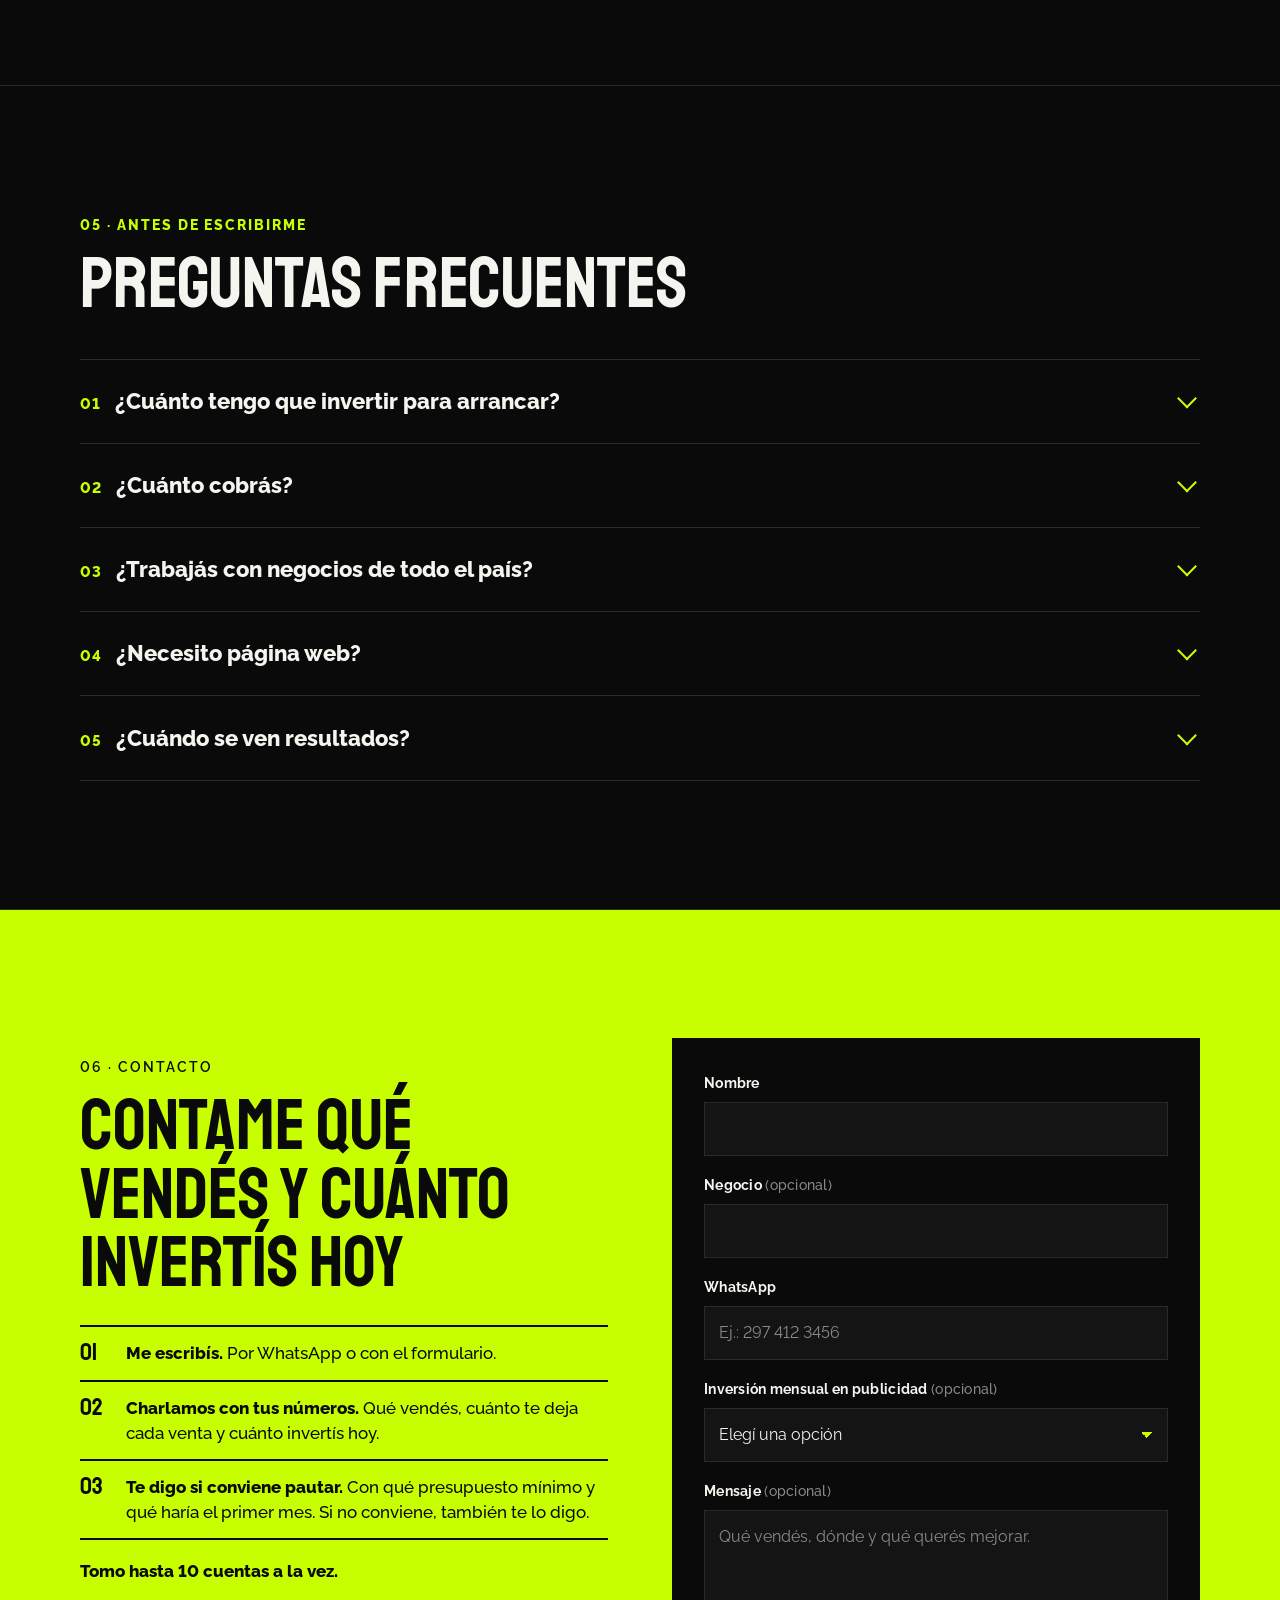
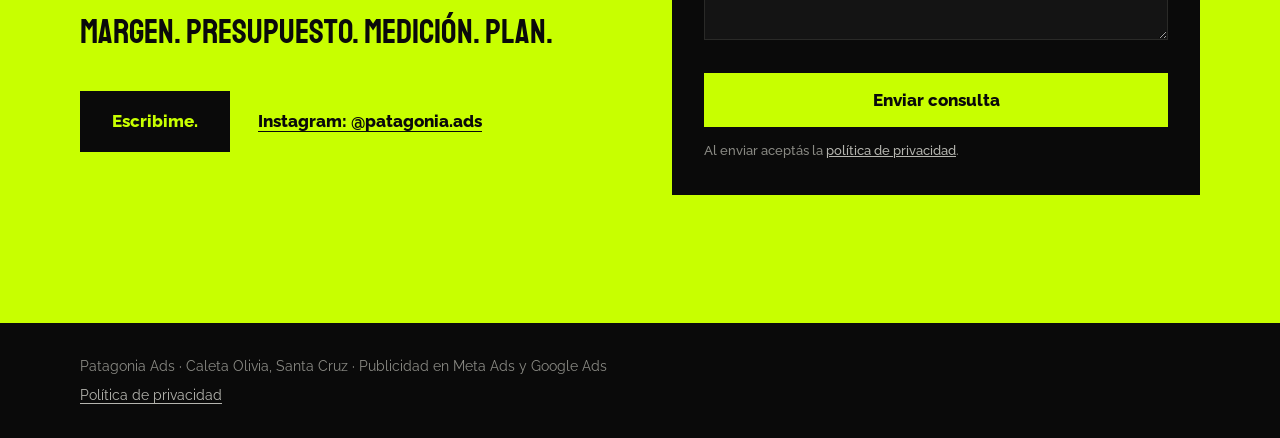
==== commit d779a31d: "Cifras de casos reales planas: número blanco tabular, unidad en lima, sin sombra Reemplaza Staatlich" ====
--- a/index.html
+++ b/index.html
@@ -140,11 +140,11 @@
       <div class="marcador">
         <p class="marcador-titulo">Casos reales</p>
         <ul class="marcador-lista">
-          <li><a href="#caso-joyeria"><span class="cifra-m">12,1×</span><span class="dato">de retorno · Joyería</span></a></li>
-          <li><a href="#caso-moda"><span class="cifra-m">8,1×</span><span class="dato">de retorno · Moda femenina</span></a></li>
-          <li><a href="#caso-muebleria"><span class="cifra-m">5,4×</span><span class="dato">de retorno sobre Meta · Mueblería</span></a></li>
-          <li><a href="#caso-hotel"><span class="cifra-m">−44%</span><span class="dato">de costo por venta · Hotel</span></a></li>
-          <li><a href="#caso-autos"><span class="cifra-m">−15%</span><span class="dato">de costo por contacto · Alquiler de autos</span></a></li>
+          <li><a href="#caso-joyeria"><span class="cifra-m"><span class="cn">12,1</span><span class="u">×</span></span><span class="dato">de retorno · Joyería</span></a></li>
+          <li><a href="#caso-moda"><span class="cifra-m"><span class="cn">8,1</span><span class="u">×</span></span><span class="dato">de retorno · Moda femenina</span></a></li>
+          <li><a href="#caso-muebleria"><span class="cifra-m"><span class="cn">5,4</span><span class="u">×</span></span><span class="dato">de retorno sobre Meta · Mueblería</span></a></li>
+          <li><a href="#caso-hotel"><span class="cifra-m"><span class="cn">−44</span><span class="u">%</span></span><span class="dato">de costo por venta · Hotel</span></a></li>
+          <li><a href="#caso-autos"><span class="cifra-m"><span class="cn">−15</span><span class="u">%</span></span><span class="dato">de costo por contacto · Alquiler de autos</span></a></li>
         </ul>
         <p class="marcador-pie">Cada número lleva a su caso.</p>
       </div>
@@ -163,7 +163,7 @@
             <p class="chip">Joyería · Google Ads</p>
             <p class="periodo">Septiembre → octubre 2026</p>
           </div>
-          <p class="cifra">12,1×</p>
+          <p class="cifra"><span class="cn">12,1</span><span class="u">×</span></p>
           <p class="lectura">de retorno por peso invertido (antes 3,4×), con 7% más de inversión.</p>
           <details class="detalle-caso">
             <summary>Ver los números y la captura</summary>
@@ -189,7 +189,7 @@
             <p class="chip">Moda femenina · Meta Ads</p>
             <p class="periodo">Septiembre → octubre 2026</p>
           </div>
-          <p class="cifra">8,1×</p>
+          <p class="cifra"><span class="cn">8,1</span><span class="u">×</span></p>
           <p class="lectura">de retorno por peso invertido (antes 6,6×), con la misma inversión.</p>
           <details class="detalle-caso">
             <summary>Ver los números y la captura</summary>
@@ -213,7 +213,7 @@
             <p class="chip">Mueblería · Meta Ads + Google Ads</p>
             <p class="periodo">Julio → octubre 2026</p>
           </div>
-          <p class="cifra">5,4×</p>
+          <p class="cifra"><span class="cn">5,4</span><span class="u">×</span></p>
           <p class="lectura">de retorno sobre Meta (antes 3,1×), con 22% menos inversión en Meta y 34% más ventas por Instagram.</p>
           <details class="detalle-caso">
             <summary>Ver los números y la captura</summary>
@@ -238,7 +238,7 @@
             <p class="chip">Hotel resort · Meta Ads</p>
             <p class="periodo">Septiembre → octubre 2026</p>
           </div>
-          <p class="cifra">−44%</p>
+          <p class="cifra"><span class="cn">−44</span><span class="u">%</span></p>
           <p class="lectura">de costo por venta web, con casi la mitad de la inversión.</p>
           <details class="detalle-caso">
             <summary>Ver los números y la captura</summary>
@@ -261,7 +261,7 @@
             <p class="chip">Alquiler de autos · Meta Ads + Google Ads</p>
             <p class="periodo">Septiembre → octubre 2026</p>
           </div>
-          <p class="cifra">−15%</p>
+          <p class="cifra"><span class="cn">−15</span><span class="u">%</span></p>
           <p class="lectura">de costo por contacto, con 18% más contactos y la misma inversión.</p>
           <details class="detalle-caso">
             <summary>Ver los números y la captura</summary>
--- a/assets/estilos.css
+++ b/assets/estilos.css
@@ -71,7 +71,8 @@
 .caso-cabeza{display:flex;flex-wrap:wrap;justify-content:space-between;align-items:center;gap:10px}
 .chip{background:var(--lima);color:var(--negro);font-weight:800;font-size:12px;letter-spacing:.12em;text-transform:uppercase;padding:6px 10px}
 .periodo{color:var(--gris);font-size:14px;font-weight:600}
-.cifra{font-family:"Staatliches",sans-serif;font-size:clamp(72px,9vw,104px);line-height:.9;margin-top:26px;color:var(--blanco);text-shadow:2px 2px 0 var(--lima),4px 4px 0 var(--lima),6px 6px 0 var(--lima)}
+.cifra{font-family:"Raleway",system-ui,sans-serif;font-weight:800;font-variant-numeric:lining-nums tabular-nums;letter-spacing:-.03em;color:var(--blanco);font-size:clamp(60px,7.4vw,88px);line-height:1;margin-top:26px}
+.cifra .u,.cifra-m .u{color:var(--lima);font-size:.58em;margin-left:.06em;letter-spacing:0}
 .lectura{font-weight:700;font-size:19px;line-height:1.35;margin-top:14px}
 table{width:100%;border-collapse:collapse;margin-top:24px;font-size:15px;font-variant-numeric:tabular-nums lining-nums}
 th,td{padding:10px 0;border-bottom:1px solid var(--borde);text-align:right}
@@ -199,8 +200,6 @@
 html.mov .tarjeta,html.mov .preguntas details,html.mov .pasos li{opacity:0;transform:perspective(1000px) rotateX(16deg) translateY(48px);transform-origin:50% 100%;transition:opacity .7s ease,transform .9s cubic-bezier(.2,.8,.2,1),box-shadow .25s ease;transition-delay:calc(var(--orden,0) * 110ms)}
 html.mov .tarjeta.visto,html.mov .preguntas details.visto,html.mov .pasos li.visto{opacity:1;transform:perspective(1000px) rotateX(var(--rx,0deg)) rotateY(var(--ry,0deg)) translateY(0)}
 html.mov .tarjeta.inclinada{transition:transform .12s linear,box-shadow .25s ease;transition-delay:0s;box-shadow:8px 8px 0 var(--lima)}
-html.mov .cifra{text-shadow:0 0 0 var(--lima);transition:text-shadow .6s cubic-bezier(.2,.8,.2,1) .5s}
-html.mov .visto .cifra{text-shadow:2px 2px 0 var(--lima),4px 4px 0 var(--lima),6px 6px 0 var(--lima),8px 8px 0 var(--lima)}
 .portada-grilla .resumen-casos{margin-top:22px;font-size:clamp(16px,1.6vw,19px)}
 .portada-grilla h1{max-width:none;font-size:clamp(56px,6.6vw,96px)}
 .portada:has(.portada-grilla){padding-top:clamp(64px,8vw,110px)}
@@ -211,8 +210,8 @@
 .marcador-lista li:first-child{grid-column:1/-1}
 .marcador-lista a{display:block;height:100%;background:var(--caja);border:1px solid var(--borde);padding:18px 18px 16px;text-decoration:none;color:var(--blanco);transition:transform .15s ease,box-shadow .15s ease,border-color .15s ease}
 .marcador-lista a:hover{transform:translate(-3px,-3px);box-shadow:3px 3px 0 var(--lima);border-color:var(--lima)}
-.cifra-m{display:block;font-family:"Staatliches",sans-serif;font-size:clamp(46px,4.6vw,64px);line-height:.9;color:var(--blanco);text-shadow:2px 2px 0 var(--lima),4px 4px 0 var(--lima)}
-.marcador-lista li:first-child .cifra-m{font-size:clamp(72px,7.4vw,108px);text-shadow:2px 2px 0 var(--lima),4px 4px 0 var(--lima),6px 6px 0 var(--lima)}
+.cifra-m{display:block;font-family:"Raleway",system-ui,sans-serif;font-weight:800;font-variant-numeric:lining-nums tabular-nums;letter-spacing:-.03em;color:var(--blanco);font-size:clamp(38px,3.8vw,52px);line-height:1}
+.marcador-lista li:first-child .cifra-m{font-size:clamp(60px,6vw,86px)}
 .dato{display:block;margin-top:10px;color:var(--gris);font-size:14px;font-weight:600;line-height:1.35}
 .marcador-pie{color:var(--gris-2);font-size:13px;margin-top:12px}
 @media (max-width:860px){.marcador{margin-top:8px}}
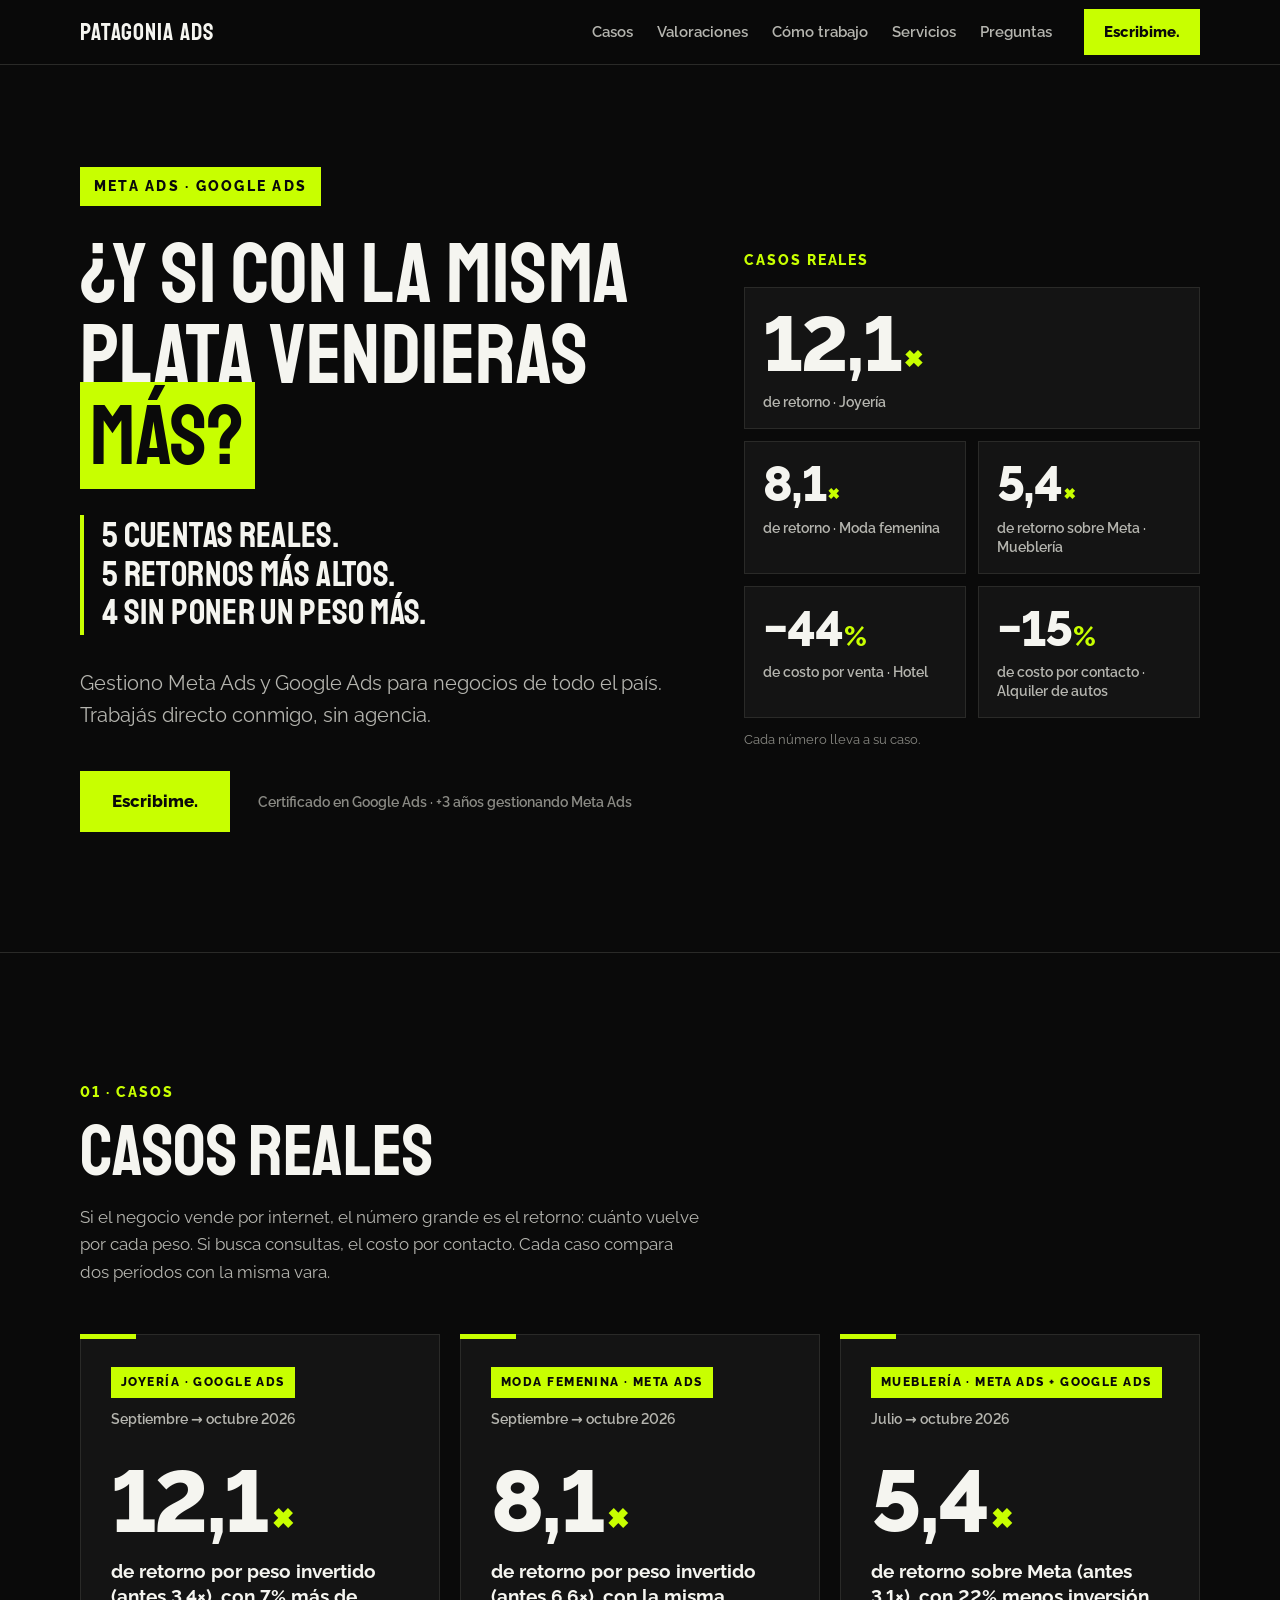
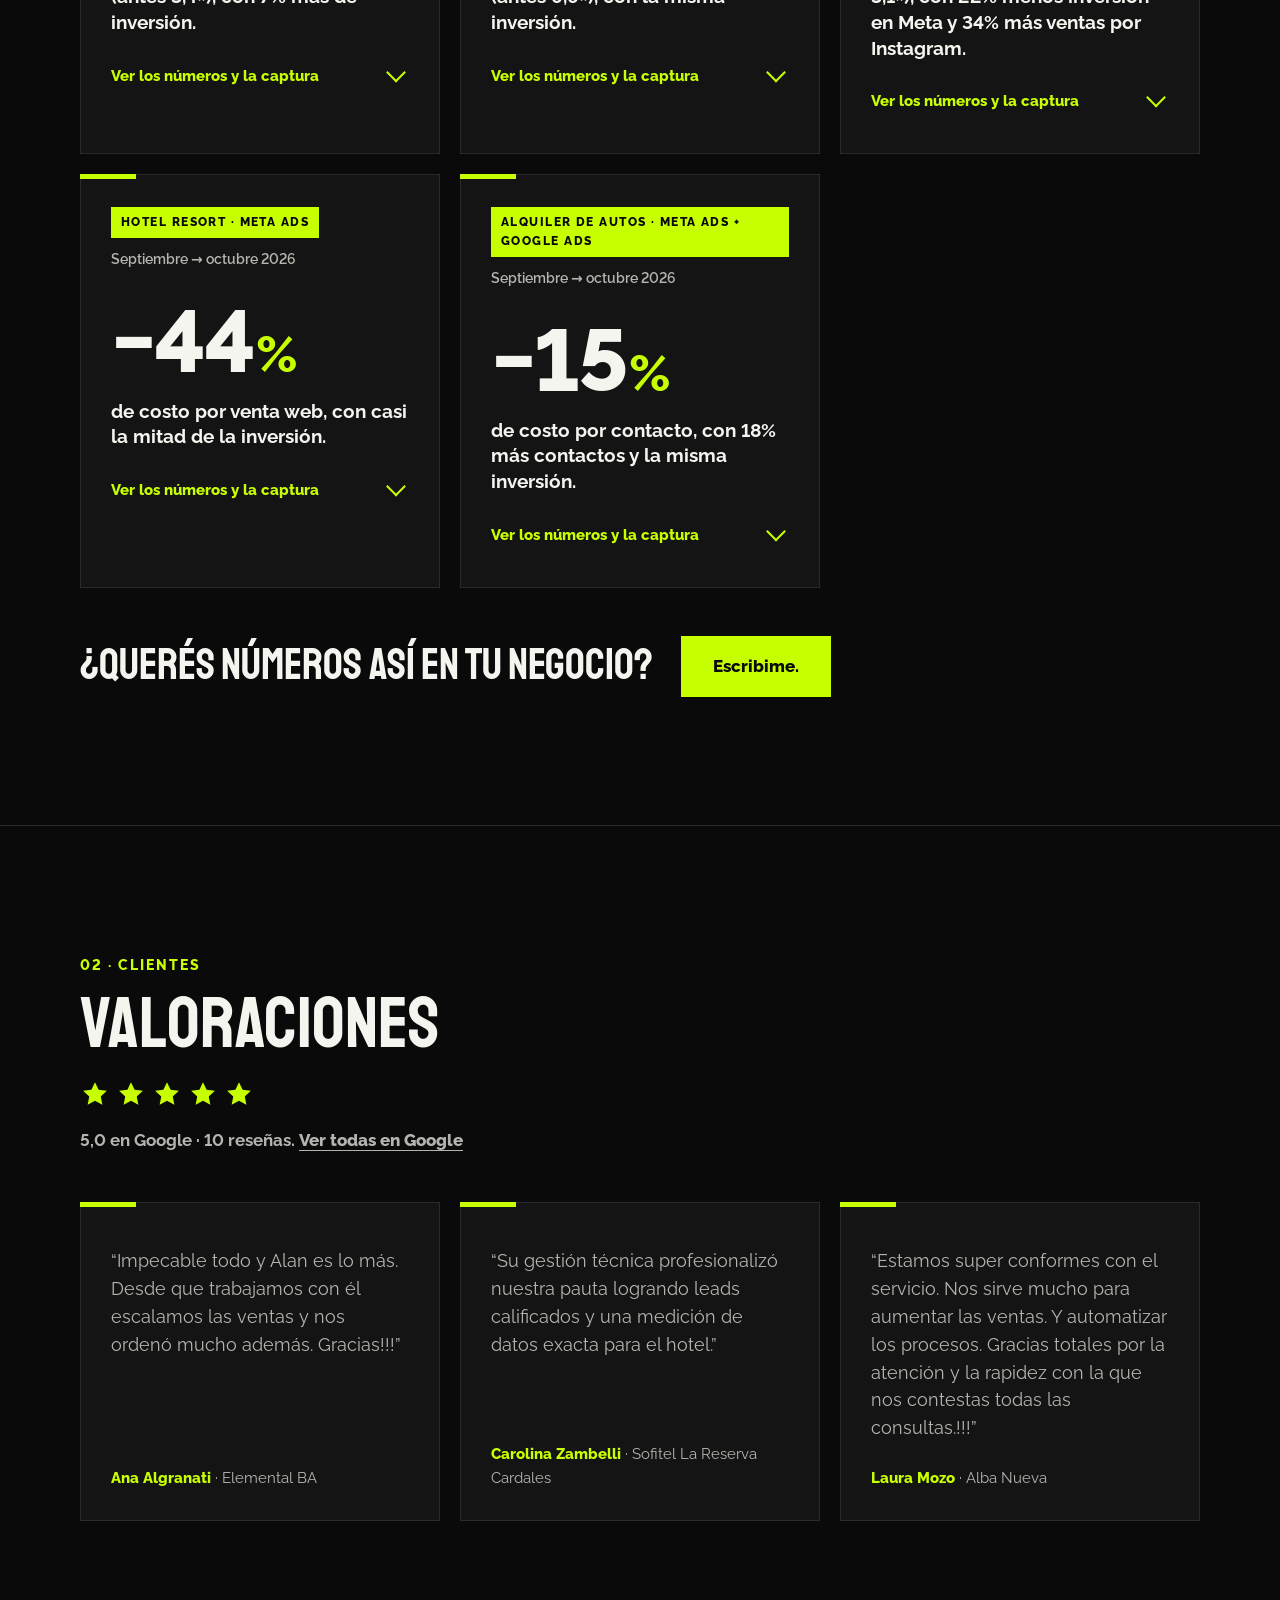
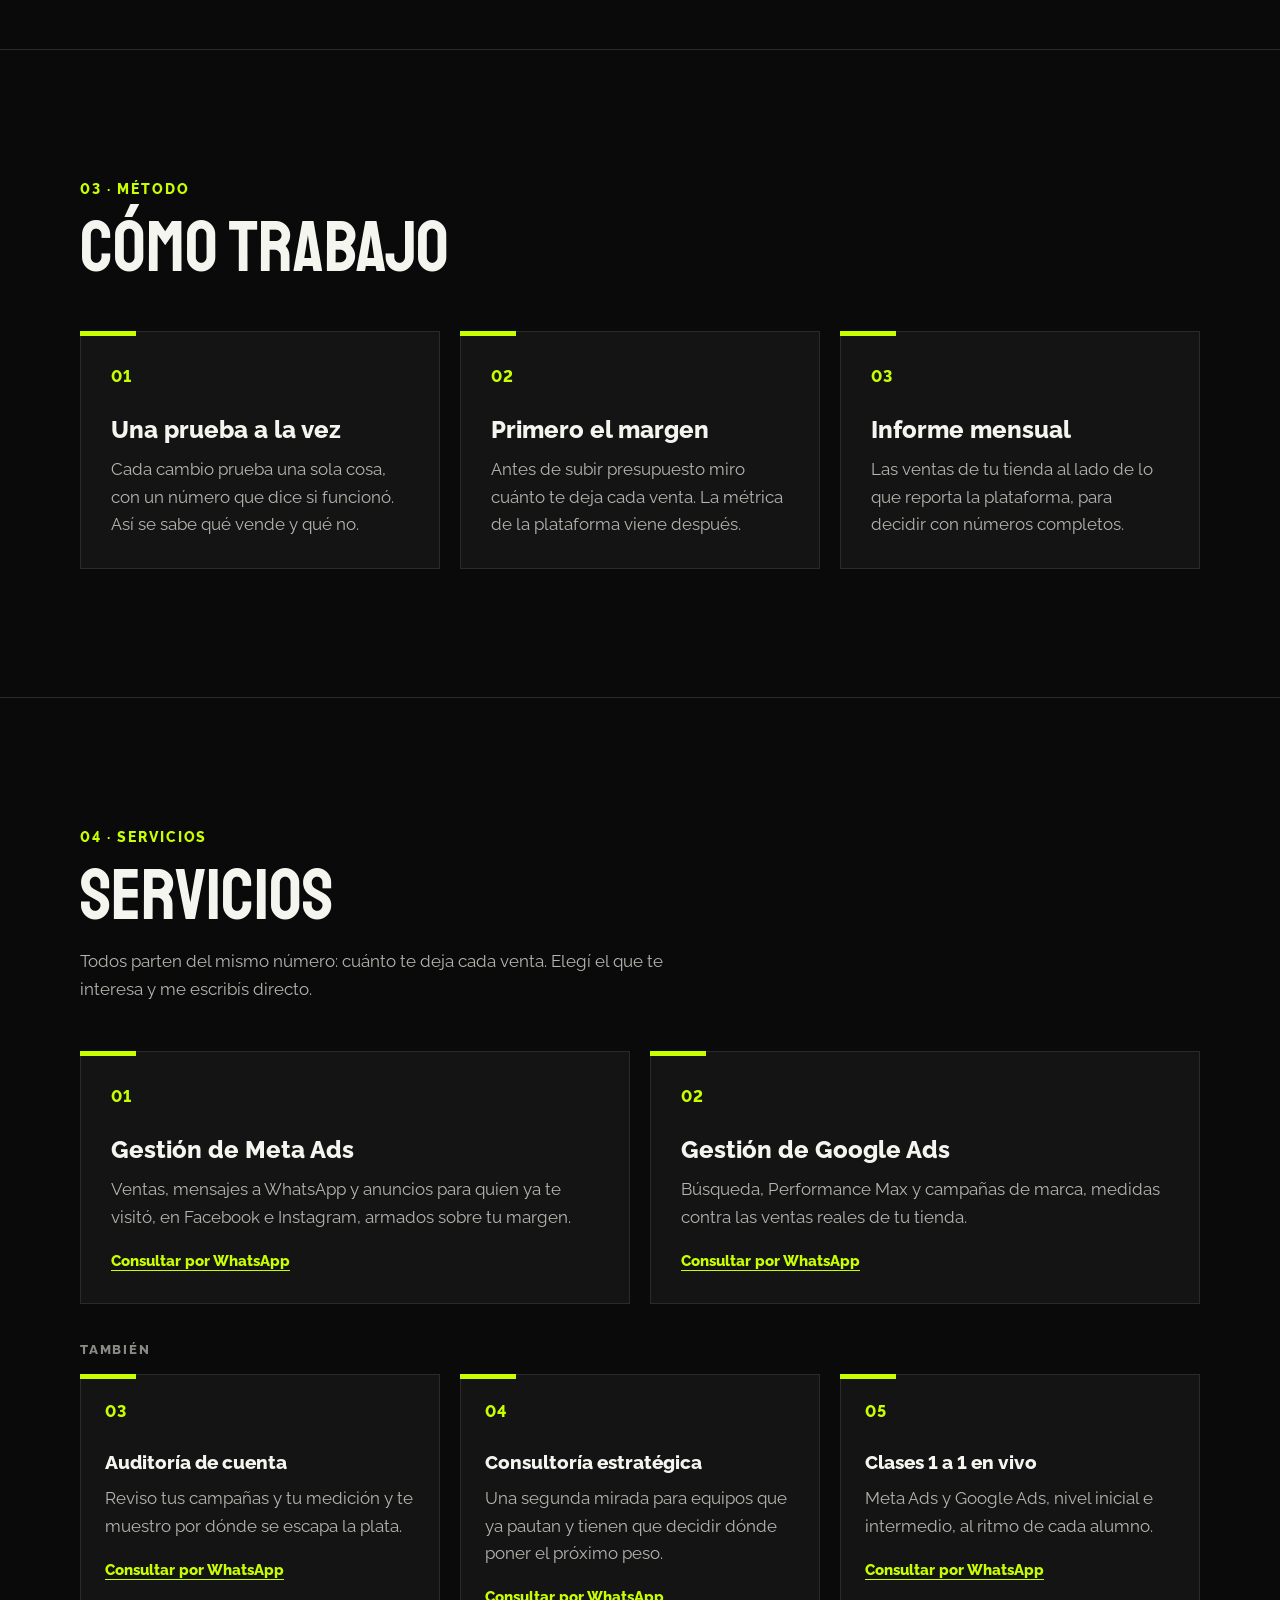
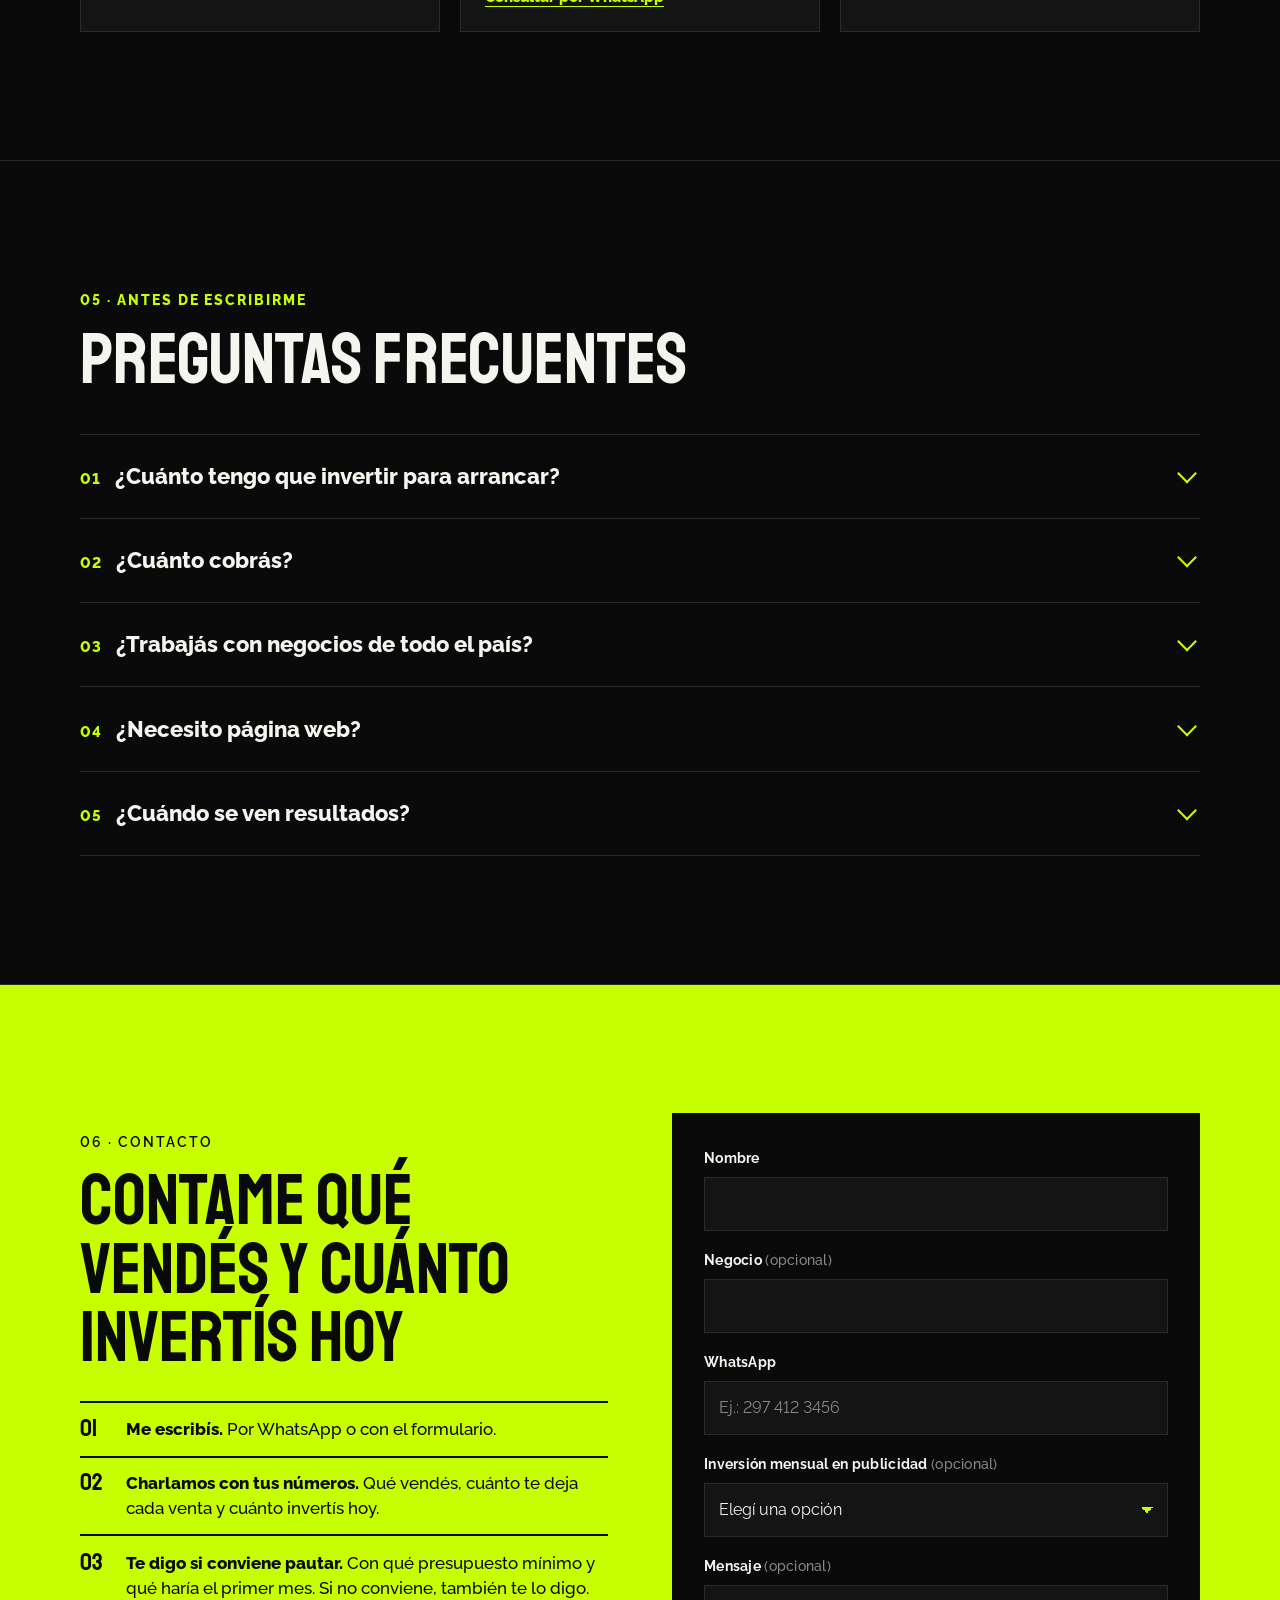
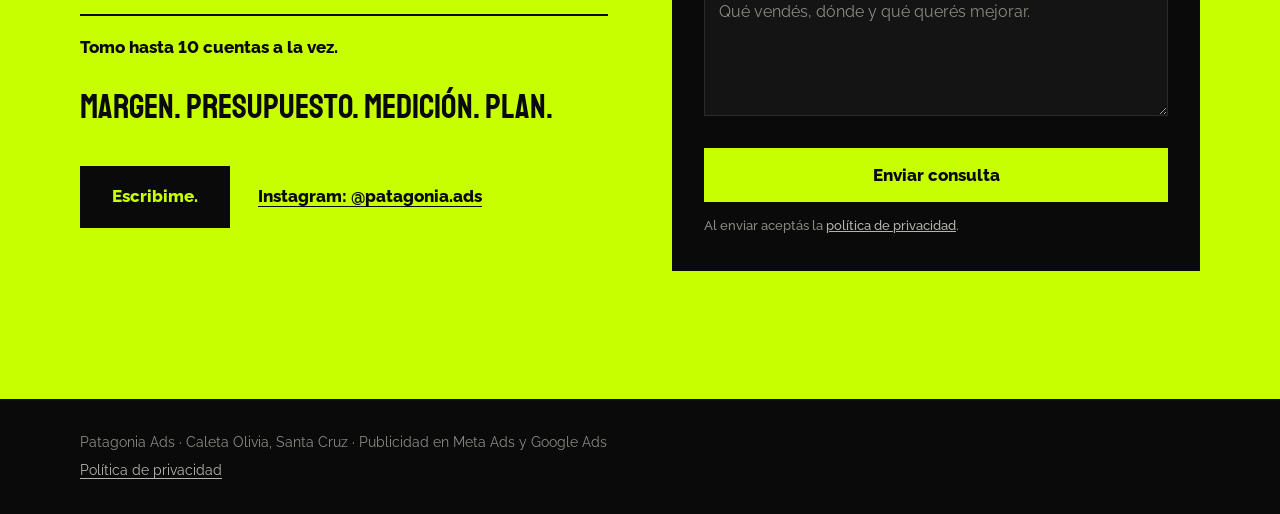
==== commit 833d011b: "Portada: resumen de casos en tres líneas cortas "5 cuentas reales. 5 retornos más altos. 4 sin poner" ====
--- a/index.html
+++ b/index.html
@@ -130,7 +130,7 @@
       <div class="portada-texto">
       <p class="etiqueta">Meta Ads · Google Ads</p>
       <h1>¿Y si con la misma plata vendieras <span class="resalte">más?</span></h1>
-      <p class="resumen-casos"><a href="#casos">5 cuentas reales. En las 5 vuelve más por cada peso invertido. En 4, con la misma plata o menos.</a></p>
+      <p class="resumen-casos"><a href="#casos"><span>5 cuentas reales.</span> <span>5 retornos más altos.</span> <span>4 sin poner un peso más.</span></a></p>
       <p class="bajada">Gestiono Meta Ads y Google Ads para negocios de todo el país. Trabajás directo conmigo, sin agencia.</p>
       <div class="acciones">
         <a class="boton" href="https://wa.me/5491169469751?text=Hola%20Alan%2C%20te%20escribo%20desde%20la%20web." data-ubicacion="portada" rel="noopener" target="_blank">Escribime.</a>
@@ -541,5 +541,6 @@
   }
 </script>
 <script src="/assets/movimiento.js" defer></script>
+<script src="/assets/casos.js" defer></script>
 </body>
 </html>
--- a/assets/estilos.css
+++ b/assets/estilos.css
@@ -200,7 +200,7 @@
 html.mov .tarjeta,html.mov .preguntas details,html.mov .pasos li{opacity:0;transform:perspective(1000px) rotateX(16deg) translateY(48px);transform-origin:50% 100%;transition:opacity .7s ease,transform .9s cubic-bezier(.2,.8,.2,1),box-shadow .25s ease;transition-delay:calc(var(--orden,0) * 110ms)}
 html.mov .tarjeta.visto,html.mov .preguntas details.visto,html.mov .pasos li.visto{opacity:1;transform:perspective(1000px) rotateX(var(--rx,0deg)) rotateY(var(--ry,0deg)) translateY(0)}
 html.mov .tarjeta.inclinada{transition:transform .12s linear,box-shadow .25s ease;transition-delay:0s;box-shadow:8px 8px 0 var(--lima)}
-.portada-grilla .resumen-casos{margin-top:22px;font-size:clamp(16px,1.6vw,19px)}
+.portada-grilla .resumen-casos{margin-top:clamp(28px,3vw,38px);font-size:clamp(26px,2.8vw,36px)}
 .portada-grilla h1{max-width:none;font-size:clamp(56px,6.6vw,96px)}
 .portada:has(.portada-grilla){padding-top:clamp(64px,8vw,110px)}
 
@@ -238,3 +238,39 @@
 html.mov .marcador-lista li.visto{opacity:1;transform:none}
 .detalle-caso summary{font-size:15px;color:var(--lima);padding:10px 34px 10px 0;gap:8px}
 @media (max-width:860px){.marcador{display:none}}
+
+/* Ventana interna de cada caso */
+.ventana-caso{width:min(880px,100% - 32px);max-height:min(90vh,100% - 32px);margin:auto;padding:44px 44px 40px;background:var(--caja);color:var(--blanco);border:1px solid var(--borde);overflow:auto;overscroll-behavior:contain}
+.ventana-caso::before{content:"";position:absolute;left:-1px;top:-1px;width:56px;height:5px;background:var(--lima)}
+.ventana-caso::backdrop{background:rgba(10,10,10,.82);backdrop-filter:blur(6px)}
+html:has(.ventana-caso[open]){overflow:hidden}
+.ventana-cerrar{position:absolute;top:14px;right:14px;width:44px;height:44px;background:none;border:1px solid var(--borde);color:var(--blanco);font:inherit;font-size:28px;line-height:1;cursor:pointer;transition:border-color .15s ease,color .15s ease}
+.ventana-cerrar:hover{border-color:var(--lima);color:var(--lima)}
+.ventana-cabeza{display:grid;grid-template-columns:auto 1fr;align-items:center;gap:6px 16px;padding-right:48px}
+.ventana-cabeza .chip,.ventana-cabeza .periodo{margin:0}
+.ventana-cabeza .periodo{justify-self:start}
+.ventana-cabeza .cifra,.ventana-cabeza .lectura{grid-column:1/-1}
+.ventana-cabeza .cifra{margin-top:22px}
+.ventana-cuerpo table{width:100%;margin-top:30px}
+.ventana-cuerpo .fuente{margin-top:16px}
+.ventana-cuerpo .captura-img img{margin-top:24px}
+@media (max-width:620px){.ventana-caso{width:100%;max-width:100%;max-height:100%;height:100%;padding:56px 20px 28px;border:0}.ventana-cuerpo table{font-size:14px}}
+@media (prefers-reduced-motion:no-preference){
+  .ventana-caso[open]{animation:ventana-entra .5s cubic-bezier(.2,.8,.2,1)}
+  .ventana-caso[open]::backdrop{animation:fondo-entra .35s ease}
+}
+@keyframes ventana-entra{from{opacity:0;transform:perspective(1000px) rotateX(14deg) translateY(40px) scale(.96)}to{opacity:1;transform:none}}
+@keyframes fondo-entra{from{opacity:0}to{opacity:1}}
+.ventana-nav{position:sticky;bottom:-40px;z-index:2;display:flex;align-items:center;justify-content:space-between;gap:12px;margin:32px -44px -40px;padding:16px 44px 20px;background:var(--caja);border-top:1px solid var(--borde)}
+.ventana-flecha{display:inline-flex;align-items:center;gap:8px;min-height:44px;padding:0 16px;background:none;border:1px solid var(--borde);color:var(--blanco);font:inherit;font-size:15px;font-weight:700;cursor:pointer;transition:border-color .15s ease,color .15s ease}
+.ventana-flecha:hover{border-color:var(--lima);color:var(--lima)}
+.ventana-pos{color:var(--gris-2);font-size:14px;font-variant-numeric:tabular-nums}
+@media (max-width:620px){.ventana-flecha-txt{display:none}.ventana-flecha{padding:0 18px;font-size:20px}}
+@media (prefers-reduced-motion:no-preference){.ventana-cuerpo.cambia{animation:caso-cambia .4s cubic-bezier(.2,.8,.2,1)}}
+@keyframes caso-cambia{from{opacity:0;transform:perspective(1000px) rotateY(-8deg) translateX(24px)}to{opacity:1;transform:none}}
+@media (max-width:620px){.ventana-nav{bottom:-28px;margin:28px -20px -28px;padding:14px 20px 18px}}
+
+/* Portada: resumen de casos en tres líneas */
+.resumen-casos{font-family:"Staatliches",sans-serif;font-weight:400;line-height:1.08;letter-spacing:.01em}
+.resumen-casos a{display:inline-block;border-bottom:0;padding:2px 0 2px 18px;border-left:4px solid var(--lima);transition:color .15s ease}
+.resumen-casos a span{display:block}
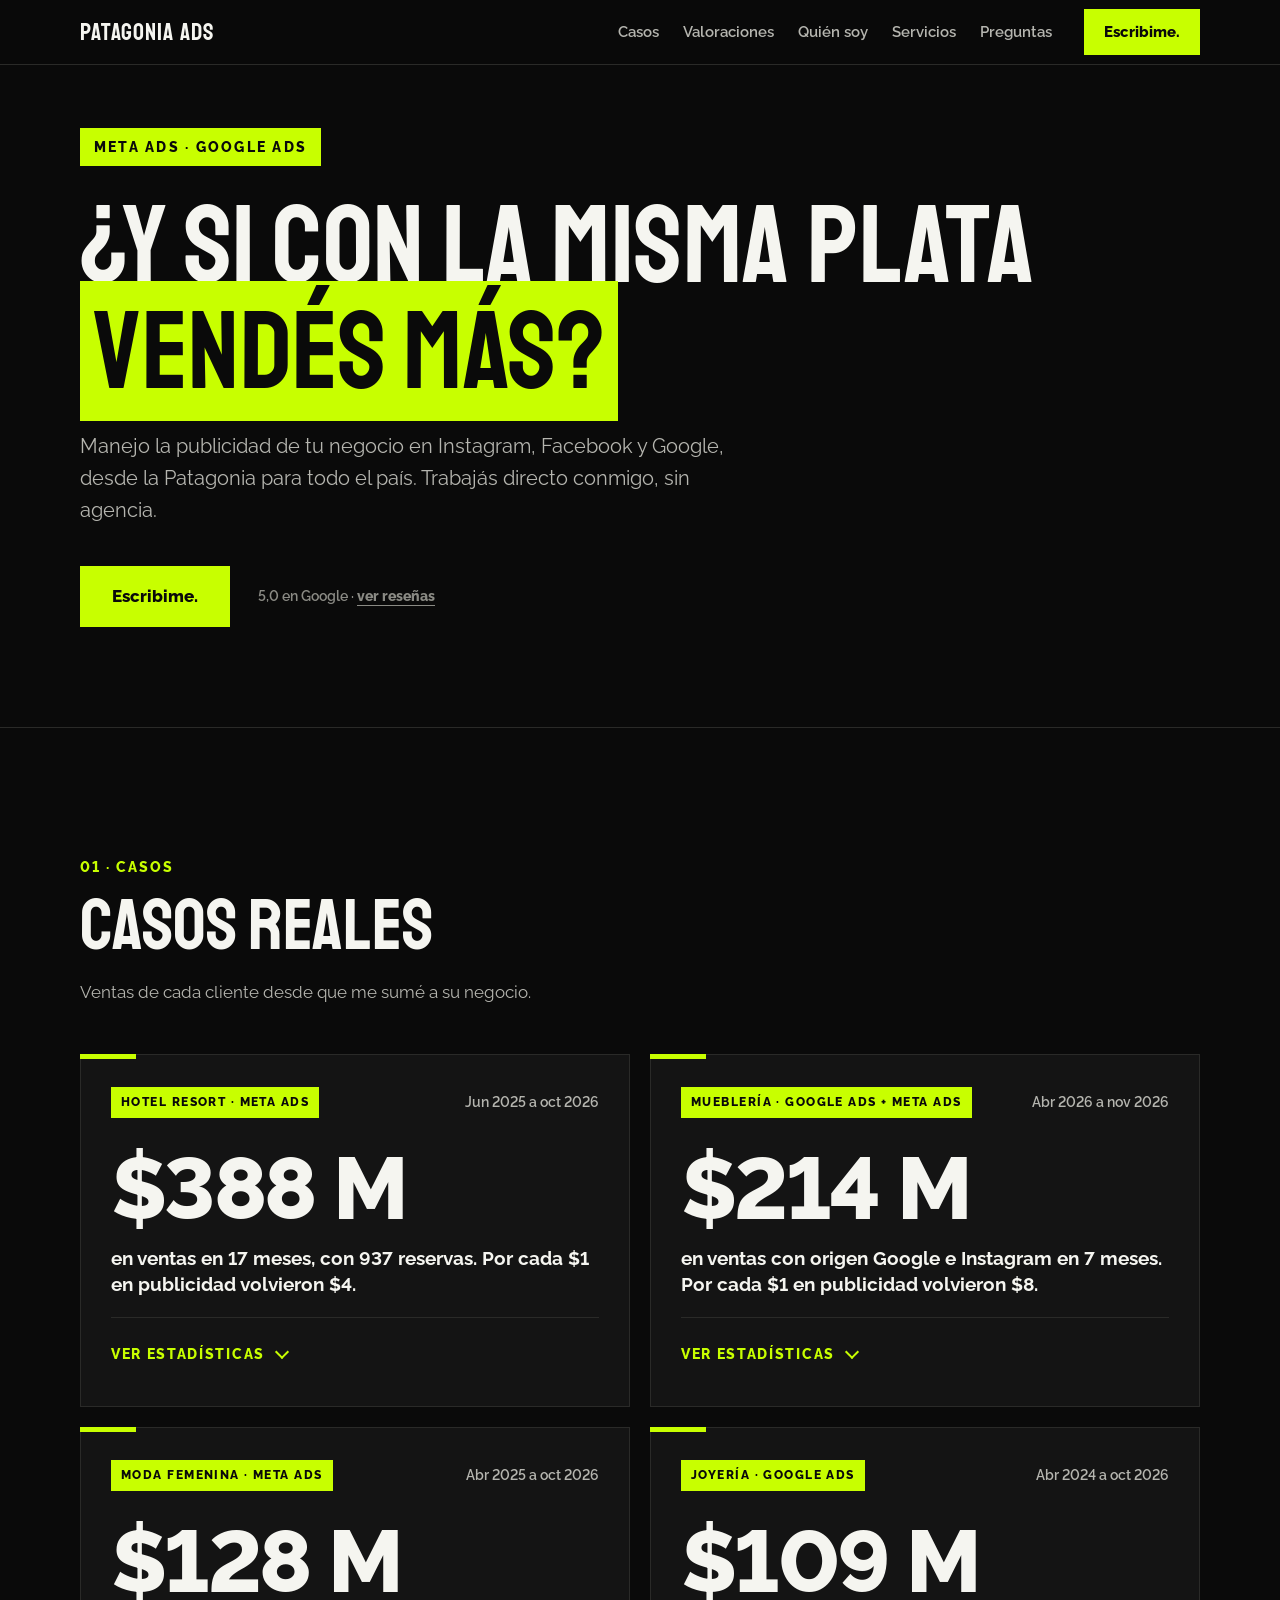
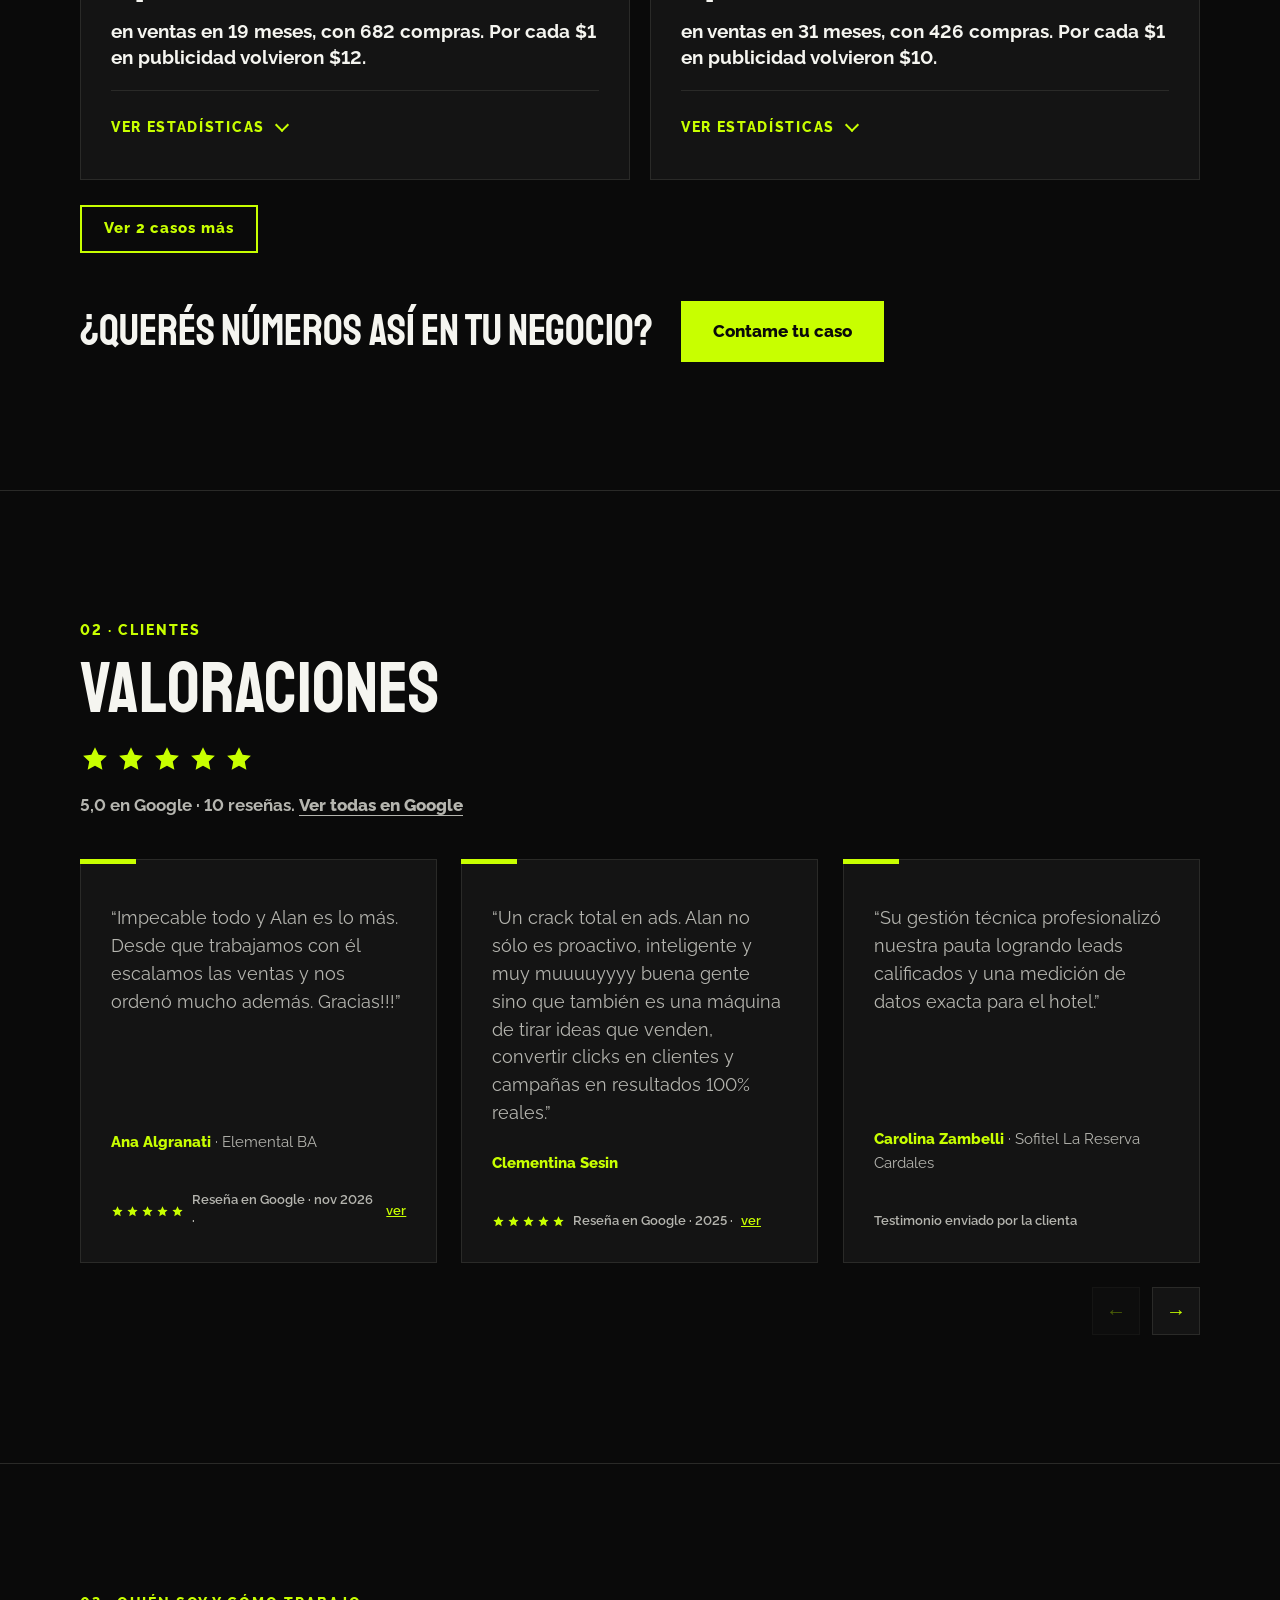
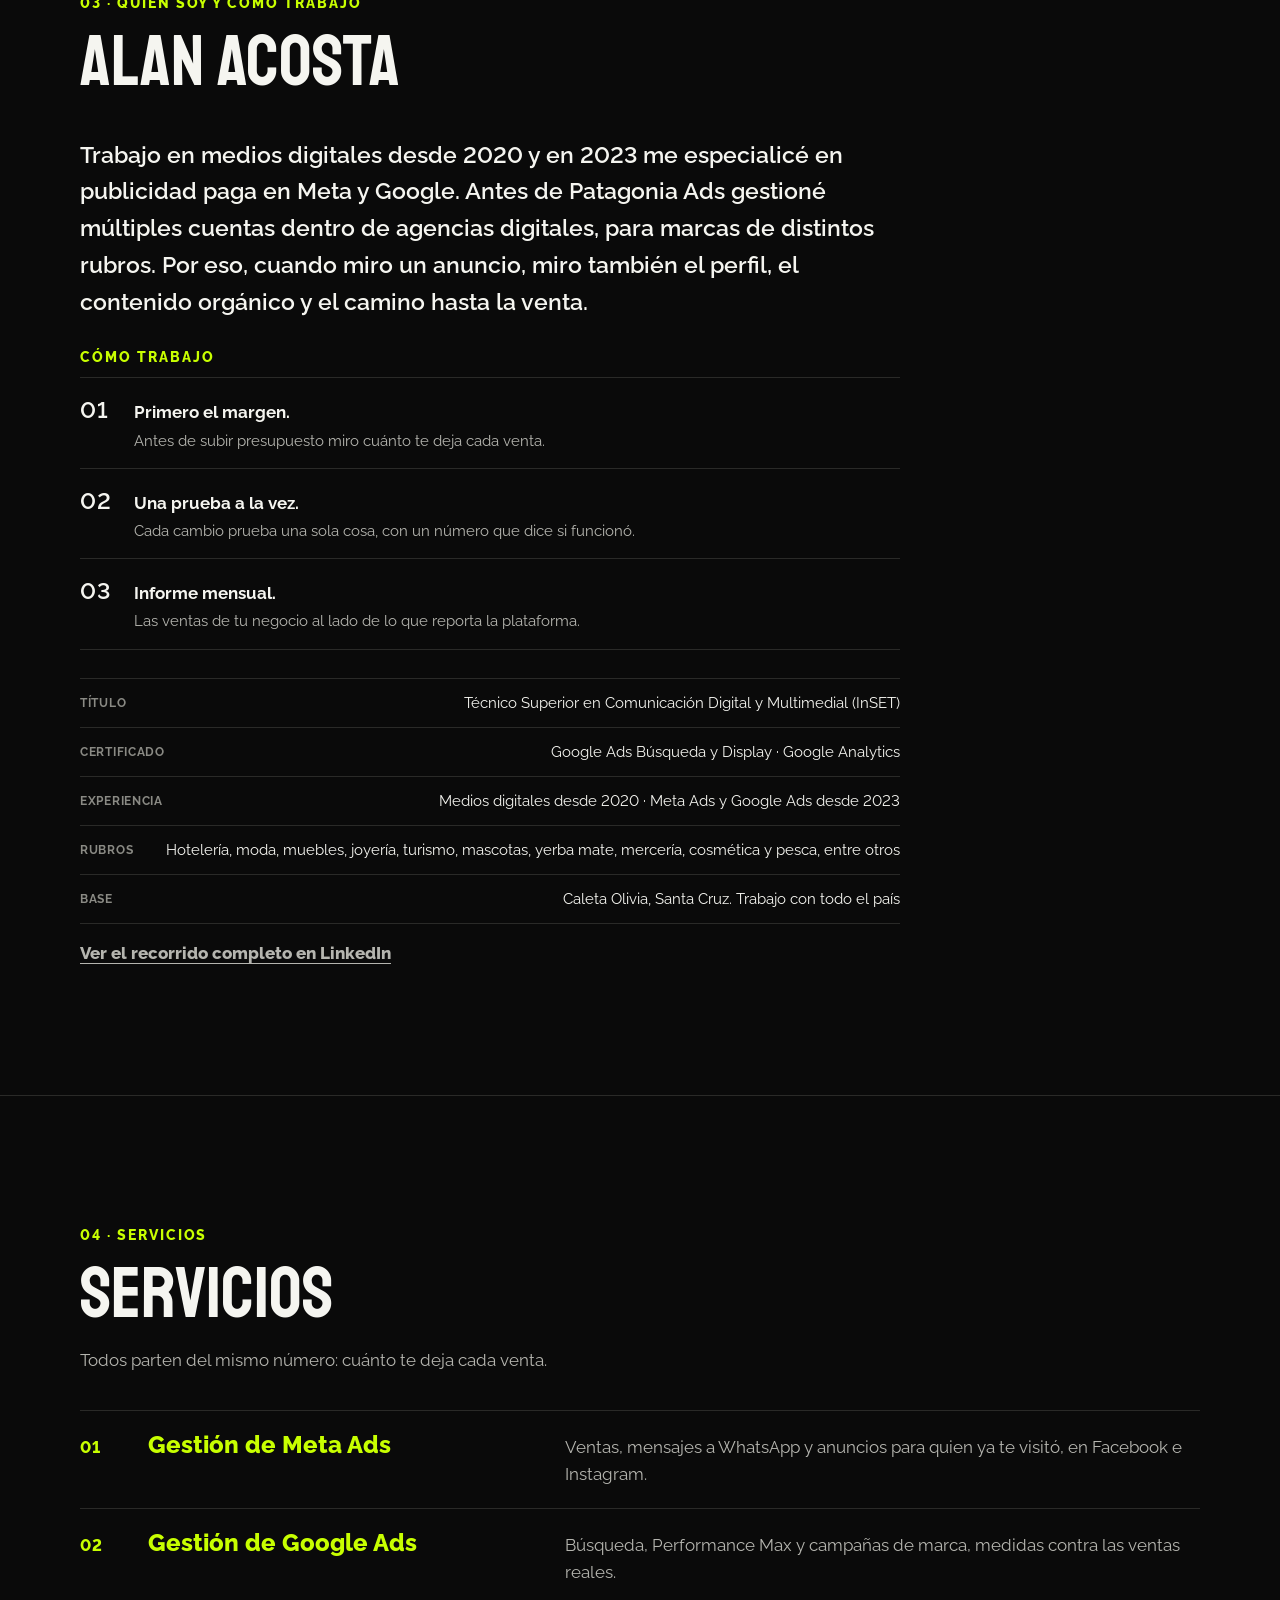
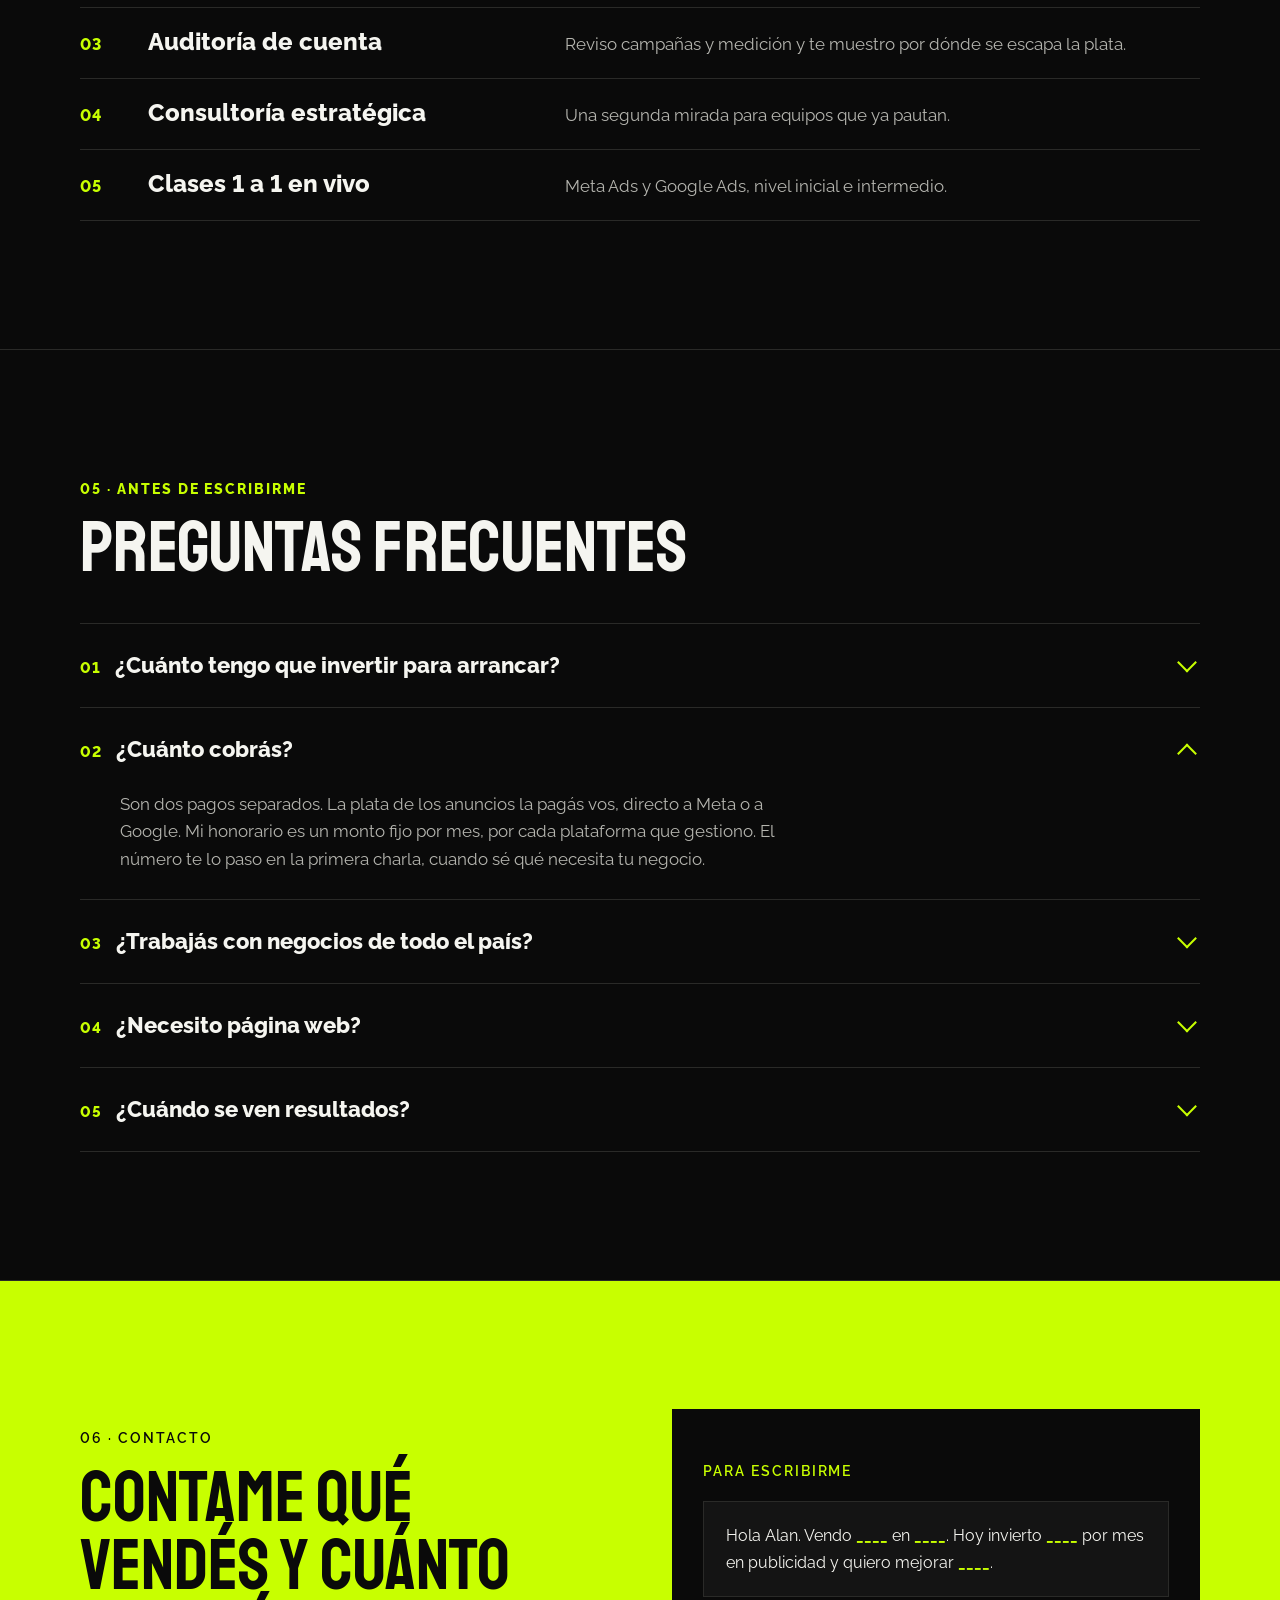
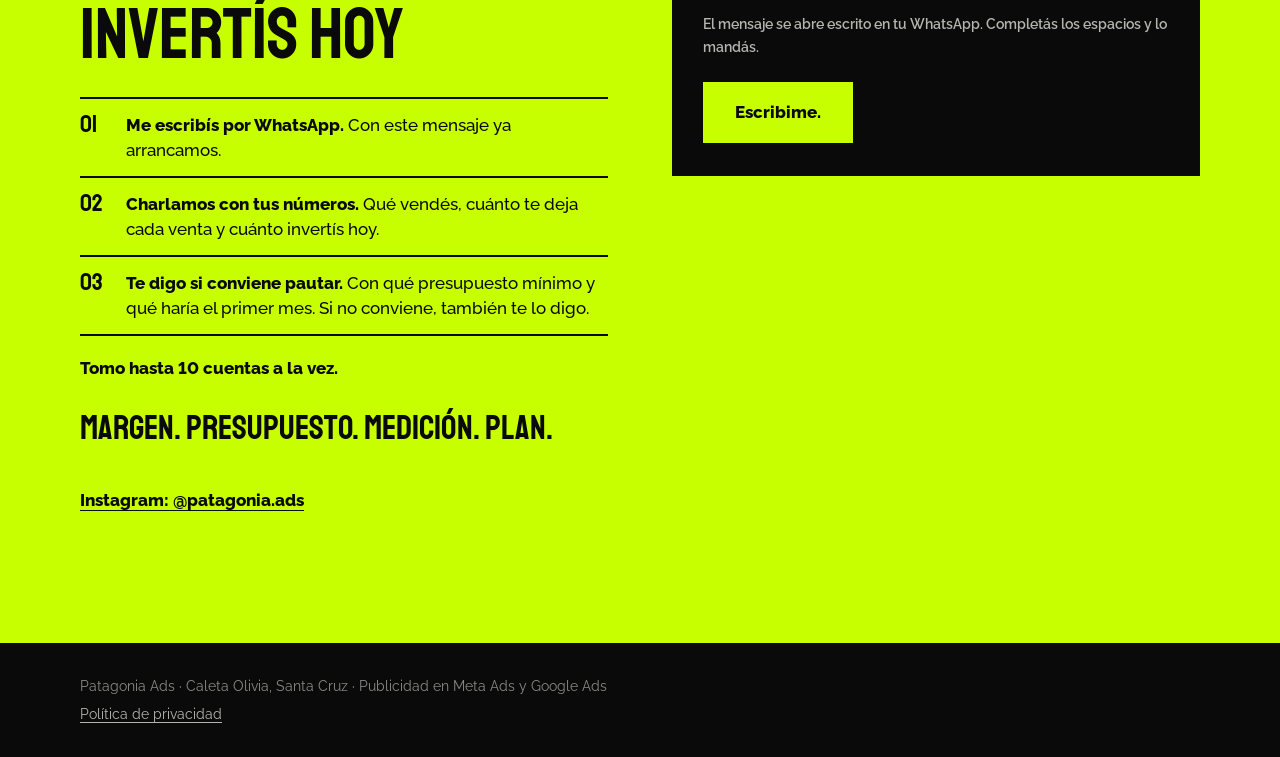
==== commit dc3fffc1: "Nueva portada: casos por período de gestión, estadísticas, reseñas y quién soy - Casos reales con nú" ====
--- a/index.html
+++ b/index.html
@@ -2,18 +2,19 @@
 <html lang="es-AR">
 <head>
 <meta charset="utf-8">
+<script>if(/\.github\.io$/.test(location.hostname))location.replace("https://patagonia-ads.com.ar"+location.pathname+location.search+location.hash);</script>
 <meta name="viewport" content="width=device-width, initial-scale=1">
 <title>Publicidad en Meta Ads y Google Ads | Patagonia Ads</title>
 <meta name="description" content="Gestión de Meta Ads y Google Ads sin agencia ni intermediarios. Campañas armadas sobre tu margen, con casos y números reales. Escribime por WhatsApp.">
-<link rel="canonical" href="https://patagonia-ads.github.io/">
+<link rel="canonical" href="https://patagonia-ads.com.ar/">
 <meta name="theme-color" content="#0A0A0A">
 <meta property="og:type" content="website">
 <meta property="og:locale" content="es_AR">
 <meta property="og:site_name" content="Patagonia Ads">
 <meta property="og:title" content="Publicidad en Meta Ads y Google Ads | Patagonia Ads">
 <meta property="og:description" content="Gestión de Meta Ads y Google Ads sin agencia ni intermediarios. Campañas armadas sobre tu margen, con números reales.">
-<meta property="og:url" content="https://patagonia-ads.github.io/">
-<meta property="og:image" content="https://patagonia-ads.github.io/assets/og.jpg">
+<meta property="og:url" content="https://patagonia-ads.com.ar/">
+<meta property="og:image" content="https://patagonia-ads.com.ar/assets/og.jpg">
 <meta property="og:image:width" content="1200">
 <meta property="og:image:height" content="630">
 <meta name="twitter:card" content="summary_large_image">
@@ -21,7 +22,7 @@
 <link rel="apple-touch-icon" href="/assets/apple-touch-icon.png">
 <link rel="preload" href="/assets/fonts/staatliches.woff2" as="font" type="font/woff2" crossorigin>
 <link rel="preload" href="/assets/fonts/raleway.woff2" as="font" type="font/woff2" crossorigin>
-<link rel="stylesheet" href="/assets/estilos.css">
+<link rel="stylesheet" href="/assets/estilos.css?v=20261118">
 
 <script>
   window.dataLayer = window.dataLayer || [];
@@ -56,10 +57,10 @@
   "@graph": [
     {
       "@type": "ProfessionalService",
-      "@id": "https://patagonia-ads.github.io/#negocio",
+      "@id": "https://patagonia-ads.com.ar/#negocio",
       "name": "Patagonia Ads",
-      "url": "https://patagonia-ads.github.io/",
-      "image": "https://patagonia-ads.github.io/assets/og.jpg",
+      "url": "https://patagonia-ads.com.ar/",
+      "image": "https://patagonia-ads.com.ar/assets/og.jpg",
       "description": "Gestión de Meta Ads y Google Ads, auditoría de cuenta, consultoría estratégica y clases 1 a 1 en vivo.",
       "telephone": "+54 9 11 6946-9751",
       "address": {
@@ -80,11 +81,11 @@
     },
     {
       "@type": "WebSite",
-      "@id": "https://patagonia-ads.github.io/#sitio",
-      "url": "https://patagonia-ads.github.io/",
+      "@id": "https://patagonia-ads.com.ar/#sitio",
+      "url": "https://patagonia-ads.com.ar/",
       "name": "Patagonia Ads",
       "inLanguage": "es-AR",
-      "publisher": { "@id": "https://patagonia-ads.github.io/#negocio" }
+      "publisher": { "@id": "https://patagonia-ads.com.ar/#negocio" }
     },
     {
       "@type": "FAQPage",
@@ -92,7 +93,7 @@
         { "@type": "Question", "name": "¿Cuánto tengo que invertir para arrancar?",
           "acceptedAnswer": { "@type": "Answer", "text": "Depende del rubro y de cuánto te deja cada venta. Lo calculamos en la primera charla con tus números. Para un comercio local que busca consultas por WhatsApp se puede empezar con poco." } },
         { "@type": "Question", "name": "¿Cuánto cobrás?",
-          "acceptedAnswer": { "@type": "Answer", "text": "Un monto mensual por plataforma, por adelantado, con ajuste por IPC cada dos meses. El número exacto te lo paso cuando conozco tu cuenta." } },
+          "acceptedAnswer": { "@type": "Answer", "text": "Son dos pagos separados. La plata de los anuncios la pagás vos, directo a Meta o a Google. Mi honorario es un monto fijo por mes, por cada plataforma que gestiono. El número te lo paso en la primera charla, cuando sé qué necesita tu negocio." } },
         { "@type": "Question", "name": "¿Trabajás con negocios de todo el país?",
           "acceptedAnswer": { "@type": "Answer", "text": "Sí. Trabajo a distancia con marcas de Buenos Aires, Mar del Plata, Bariloche y la Patagonia." } },
         { "@type": "Question", "name": "¿Necesito página web?",
@@ -115,7 +116,7 @@
     <nav class="menu" aria-label="Secciones">
       <a href="#casos">Casos</a>
       <a href="#valoraciones">Valoraciones</a>
-      <a href="#metodo">Cómo trabajo</a>
+      <a href="#quien">Quién soy</a>
       <a href="#servicios">Servicios</a>
       <a href="#preguntas">Preguntas</a>
     </nav>
@@ -126,27 +127,15 @@
 <main id="contenido">
 
   <section class="portada">
-    <div class="contenedor portada-grilla">
+    <div class="contenedor">
       <div class="portada-texto">
       <p class="etiqueta">Meta Ads · Google Ads</p>
-      <h1>¿Y si con la misma plata vendieras <span class="resalte">más?</span></h1>
-      <p class="resumen-casos"><a href="#casos"><span>5 cuentas reales.</span> <span>5 retornos más altos.</span> <span>4 sin poner un peso más.</span></a></p>
-      <p class="bajada">Gestiono Meta Ads y Google Ads para negocios de todo el país. Trabajás directo conmigo, sin agencia.</p>
+      <h1 >¿Y si con la misma plata <span class="resalte">vendés más?</span></h1>
+      <p class="bajada">Manejo la publicidad de tu negocio en Instagram, Facebook y Google, desde la Patagonia para todo el país. Trabajás directo conmigo, sin agencia.</p>
       <div class="acciones">
         <a class="boton" href="https://wa.me/5491169469751?text=Hola%20Alan%2C%20te%20escribo%20desde%20la%20web." data-ubicacion="portada" rel="noopener" target="_blank">Escribime.</a>
-        <p class="credenciales">Certificado en Google Ads · +3 años gestionando Meta Ads</p>
-      </div>
-      </div>
-      <div class="marcador">
-        <p class="marcador-titulo">Casos reales</p>
-        <ul class="marcador-lista">
-          <li><a href="#caso-joyeria"><span class="cifra-m"><span class="cn">12,1</span><span class="u">×</span></span><span class="dato">de retorno · Joyería</span></a></li>
-          <li><a href="#caso-moda"><span class="cifra-m"><span class="cn">8,1</span><span class="u">×</span></span><span class="dato">de retorno · Moda femenina</span></a></li>
-          <li><a href="#caso-muebleria"><span class="cifra-m"><span class="cn">5,4</span><span class="u">×</span></span><span class="dato">de retorno sobre Meta · Mueblería</span></a></li>
-          <li><a href="#caso-hotel"><span class="cifra-m"><span class="cn">−44</span><span class="u">%</span></span><span class="dato">de costo por venta · Hotel</span></a></li>
-          <li><a href="#caso-autos"><span class="cifra-m"><span class="cn">−15</span><span class="u">%</span></span><span class="dato">de costo por contacto · Alquiler de autos</span></a></li>
-        </ul>
-        <p class="marcador-pie">Cada número lleva a su caso.</p>
+        <p class="credenciales">5,0 en Google · <a class="enlace" href="#valoraciones">ver reseñas</a></p>
+      </div>
       </div>
     </div>
   </section>
@@ -155,136 +144,67 @@
     <div class="contenedor">
       <p class="ojal">01 · Casos</p>
       <h2>Casos reales</h2>
-      <p class="intro">Si el negocio vende por internet, el número grande es el retorno: cuánto vuelve por cada peso. Si busca consultas, el costo por contacto. Cada caso compara dos períodos con la misma vara.</p>
-      <div class="grilla grilla-3 casos-grilla">
-
+      <p class="intro">Ventas de cada cliente desde que me sumé a su negocio.</p>
+      <div class="grilla grilla-2 casos-grilla">
+        <article class="tarjeta caso" id="caso-hotel">
+          <div class="caso-cabeza">
+            <p class="chip">Hotel resort · Meta Ads</p>
+            <p class="periodo">Jun 2025 a oct 2026</p>
+          </div>
+          <p class="cifra"><span class="cn">$388 M</span></p>
+          <p class="lectura">en ventas en 17 meses, con 937 reservas. Por cada $1 en publicidad volvieron $4.</p>
+          <details class="stats" data-serie="sofitel"><summary>Ver estadísticas</summary><div class="stats-cuerpo"><ul class="stats-resumen"><li><span>Ventas</span><strong>$388,6 M</strong></li><li><span>Inversión</span><strong>$88,1 M</strong></li><li><span>Reservas</span><strong>937</strong></li><li><span>Costo por reserva</span><strong>$94.024</strong></li></ul><div class="grafico" aria-hidden="true"></div><p class="fuente">Datos de Meta Ads, acumulados mes a mes. Pesos de cada mes, sin ajustar por inflación.</p></div></details>
+        </article>
+        <article class="tarjeta caso" id="caso-muebleria">
+          <div class="caso-cabeza">
+            <p class="chip">Mueblería · Google Ads + Meta Ads</p>
+            <p class="periodo">Abr 2026 a nov 2026</p>
+          </div>
+          <p class="cifra"><span class="cn">$214 M</span></p>
+          <p class="lectura">en ventas con origen Google e Instagram en 7 meses. Por cada $1 en publicidad volvieron $8.</p>
+          <details class="stats" data-serie="claudia"><summary>Ver estadísticas</summary><div class="stats-cuerpo"><ul class="stats-resumen"><li><span>Ventas</span><strong>$214,8 M</strong></li><li><span>Inversión</span><strong>$26,3 M</strong></li><li><span>Google Ads</span><strong>Desde abril</strong></li><li><span>Meta Ads</span><strong>Desde septiembre</strong></li></ul><div class="grafico" aria-hidden="true"></div><p class="fuente">Ventas del sistema del negocio, según el origen que declara cada cliente: Google desde abril e Instagram desde septiembre, cuando tomé Meta. Inversión de Google Ads y Meta Ads, acumuladas mes a mes. Pesos de cada mes, sin ajustar por inflación.</p></div></details>
+        </article>
+        <article class="tarjeta caso" id="caso-moda">
+          <div class="caso-cabeza">
+            <p class="chip">Moda femenina · Meta Ads</p>
+            <p class="periodo">Abr 2025 a oct 2026</p>
+          </div>
+          <p class="cifra"><span class="cn">$128 M</span></p>
+          <p class="lectura">en ventas en 19 meses, con 682 compras. Por cada $1 en publicidad volvieron $12.</p>
+          <details class="stats" data-serie="elemental"><summary>Ver estadísticas</summary><div class="stats-cuerpo"><ul class="stats-resumen"><li><span>Ventas</span><strong>$128,8 M</strong></li><li><span>Inversión</span><strong>$10,7 M</strong></li><li><span>Compras</span><strong>682</strong></li><li><span>Costo por compra</span><strong>$15.746</strong></li></ul><div class="grafico" aria-hidden="true"></div><p class="fuente">Datos de Meta Ads, acumulados mes a mes. Pesos de cada mes, sin ajustar por inflación.</p></div></details>
+        </article>
         <article class="tarjeta caso" id="caso-joyeria">
           <div class="caso-cabeza">
             <p class="chip">Joyería · Google Ads</p>
-            <p class="periodo">Septiembre → octubre 2026</p>
-          </div>
-          <p class="cifra"><span class="cn">12,1</span><span class="u">×</span></p>
-          <p class="lectura">de retorno por peso invertido (antes 3,4×), con 7% más de inversión.</p>
-          <details class="detalle-caso">
-            <summary>Ver los números y la captura</summary>
-            <table>
-              <caption class="oculto">Joyería, Google Ads: septiembre contra octubre de 2026</caption>
-              <thead><tr><th scope="col">Métrica</th><th scope="col">Antes</th><th scope="col">Después</th><th scope="col">Cambio</th></tr></thead>
-              <tbody>
-                <tr><th scope="row">Inversión</th><td>$696.160</td><td>$746.999</td><td>+7%</td></tr>
-                <tr><th scope="row">Compras</th><td>8</td><td>9</td><td class="mejora">+13%</td></tr>
-                <tr><th scope="row">Costo por compra</th><td>$87.020</td><td>$83.000</td><td class="mejora">−5%</td></tr>
-                <tr><th scope="row">Ingresos</th><td>$2.350.077</td><td>$9.072.508</td><td class="mejora">+286%</td></tr>
-                <tr><th scope="row">Ticket promedio</th><td>$293.760</td><td>$1.008.056</td><td class="mejora">+243%</td></tr>
-                <tr class="clave"><th scope="row">Retorno</th><td>3,4×</td><td>12,1×</td><td class="mejora">+260%</td></tr>
-              </tbody>
-            </table>
-            <p class="fuente">Fuente: Google Analytics 4, canales Paid Search y Cross-network (Google Ads). La inversión sale de Google Ads.</p>
-            <p class="captura-img"><a href="/assets/casos/panel-joya.jpg" target="_blank" rel="noopener"><img src="/assets/casos/panel-joya.jpg" width="1282" height="818" loading="lazy" alt="Captura de Google Analytics 4 con compras e ingresos del tráfico de Google Ads en septiembre y octubre de 2026."></a></p>
-          </details>
-        </article>
-
-        <article class="tarjeta caso" id="caso-moda">
-          <div class="caso-cabeza">
-            <p class="chip">Moda femenina · Meta Ads</p>
-            <p class="periodo">Septiembre → octubre 2026</p>
-          </div>
-          <p class="cifra"><span class="cn">8,1</span><span class="u">×</span></p>
-          <p class="lectura">de retorno por peso invertido (antes 6,6×), con la misma inversión.</p>
-          <details class="detalle-caso">
-            <summary>Ver los números y la captura</summary>
-            <table>
-              <caption class="oculto">Moda femenina, Meta Ads: septiembre contra octubre de 2026</caption>
-              <thead><tr><th scope="col">Métrica</th><th scope="col">Antes</th><th scope="col">Después</th><th scope="col">Cambio</th></tr></thead>
-              <tbody>
-                <tr><th scope="row">Inversión</th><td>$803.181</td><td>$796.252</td><td>−1%</td></tr>
-                <tr><th scope="row">Compras</th><td>24</td><td>32</td><td class="mejora">+33%</td></tr>
-                <tr><th scope="row">Costo por compra</th><td>$33.466</td><td>$24.883</td><td class="mejora">−26%</td></tr>
-                <tr class="clave"><th scope="row">Retorno</th><td>6,6×</td><td>8,1×</td><td class="mejora">+24%</td></tr>
-              </tbody>
-            </table>
-            <p class="fuente">Fuente: Meta Ads, atribución por defecto de la cuenta.</p>
-            <p class="captura-img"><a href="/assets/casos/panel-moda.jpg" target="_blank" rel="noopener"><img src="/assets/casos/panel-moda.jpg" width="984" height="610" loading="lazy" alt="Captura del panel de Meta Ads con los totales de la cuenta en septiembre y octubre de 2026: monto gastado, costo por compra, compras y valor de conversión."></a></p>
-          </details>
-        </article>
-
-        <article class="tarjeta caso" id="caso-muebleria">
-          <div class="caso-cabeza">
-            <p class="chip">Mueblería · Meta Ads + Google Ads</p>
-            <p class="periodo">Julio → octubre 2026</p>
-          </div>
-          <p class="cifra"><span class="cn">5,4</span><span class="u">×</span></p>
-          <p class="lectura">de retorno sobre Meta (antes 3,1×), con 22% menos inversión en Meta y 34% más ventas por Instagram.</p>
-          <details class="detalle-caso">
-            <summary>Ver los números y la captura</summary>
-              <table>
-                <caption class="oculto">Mueblería, Meta Ads y Google Ads: julio contra octubre de 2026</caption>
-                <thead><tr><th scope="col">Métrica</th><th scope="col">Antes</th><th scope="col">Después</th><th scope="col">Cambio</th></tr></thead>
-                <tbody>
-                  <tr><th scope="row">Inversión en Meta Ads</th><td>$7.674.972</td><td>$5.954.056</td><td>−22%</td></tr>
-                  <tr><th scope="row">Inversión en Google Ads</th><td>$837 mil</td><td>$1,82 M</td><td>+117%</td></tr>
-                  <tr><th scope="row">Ventas por Instagram</th><td>$23.819.728</td><td>$31.890.475</td><td class="mejora">+34%</td></tr>
-                  <tr class="clave"><th scope="row">Retorno sobre Meta</th><td>3,1×</td><td>5,4×</td><td class="mejora">+73%</td></tr>
-                  <tr><th scope="row">Peso en las ventas del negocio</th><td>22%</td><td>41%</td><td class="mejora">+19 pts</td></tr>
-                </tbody>
-              </table>
-            <p class="fuente">Fuente: inversión, paneles de Meta Ads y Google Ads. Ventas, sistema de ventas del negocio con origen Instagram.</p>
-            <p class="captura-img"><a href="/assets/casos/panel-mueble.jpg" target="_blank" rel="noopener"><img src="/assets/casos/panel-mueble.jpg" width="1332" height="1078" loading="lazy" alt="Capturas de Meta Ads y Google Ads en julio y octubre de 2026: monto gastado, conversaciones, conversiones y costo."></a></p>
-          </details>
-        </article>
-
-        <article class="tarjeta caso" id="caso-hotel">
-          <div class="caso-cabeza">
-            <p class="chip">Hotel resort · Meta Ads</p>
-            <p class="periodo">Septiembre → octubre 2026</p>
-          </div>
-          <p class="cifra"><span class="cn">−44</span><span class="u">%</span></p>
-          <p class="lectura">de costo por venta web, con casi la mitad de la inversión.</p>
-          <details class="detalle-caso">
-            <summary>Ver los números y la captura</summary>
-            <table>
-              <caption class="oculto">Hotel resort, Meta Ads: septiembre contra octubre de 2026</caption>
-              <thead><tr><th scope="col">Métrica</th><th scope="col">Antes</th><th scope="col">Después</th><th scope="col">Cambio</th></tr></thead>
-              <tbody>
-                <tr><th scope="row">Inversión</th><td>$3.657.265</td><td>$1.891.290</td><td>−48%</td></tr>
-                <tr><th scope="row">Ventas web</th><td>41</td><td>38</td><td>−7%</td></tr>
-                <tr class="clave"><th scope="row">Costo por venta</th><td>$89.202</td><td>$49.771</td><td class="mejora">−44%</td></tr>
-              </tbody>
-            </table>
-            <p class="fuente">Fuente: Meta Ads, totales de la cuenta.</p>
-            <p class="captura-img"><a href="/assets/casos/panel-hotel.jpg" target="_blank" rel="noopener"><img src="/assets/casos/panel-hotel.jpg" width="984" height="578" loading="lazy" alt="Captura del panel de Meta Ads con los totales de la cuenta en septiembre y octubre de 2026: monto gastado, compras y costo por compra."></a></p>
-          </details>
-        </article>
-
-        <article class="tarjeta caso" id="caso-autos">
-          <div class="caso-cabeza">
-            <p class="chip">Alquiler de autos · Meta Ads + Google Ads</p>
-            <p class="periodo">Septiembre → octubre 2026</p>
-          </div>
-          <p class="cifra"><span class="cn">−15</span><span class="u">%</span></p>
-          <p class="lectura">de costo por contacto, con 18% más contactos y la misma inversión.</p>
-          <details class="detalle-caso">
-            <summary>Ver los números y la captura</summary>
-            <table>
-              <caption class="oculto">Alquiler de autos, Meta Ads y Google Ads: septiembre contra octubre de 2026</caption>
-              <thead><tr><th scope="col">Métrica</th><th scope="col">Antes</th><th scope="col">Después</th><th scope="col">Cambio</th></tr></thead>
-              <tbody>
-                <tr><th scope="row">Inversión total</th><td>$993.270</td><td>$994.881</td><td>0%</td></tr>
-                <tr><th scope="row">Contactos totales</th><td>445</td><td>527</td><td class="mejora">+18%</td></tr>
-                <tr class="clave"><th scope="row">Costo por contacto</th><td>$2.232</td><td>$1.888</td><td class="mejora">−15%</td></tr>
-                <tr><th scope="row">Contactos desde Google</th><td>40</td><td>84</td><td class="mejora">+110%</td></tr>
-                <tr><th scope="row">Costo por contacto en Google</th><td>$12.290</td><td>$5.948</td><td class="mejora">−52%</td></tr>
-              </tbody>
-            </table>
-            <p class="fuente">Fuente: Meta Ads y Google Ads. En Meta, el contacto es la conversación iniciada. En Google, el clic al botón de WhatsApp.</p>
-            <p class="captura-img"><a href="/assets/casos/panel-autos.jpg" target="_blank" rel="noopener"><img src="/assets/casos/panel-autos.jpg" width="916" height="1114" loading="lazy" alt="Capturas de Meta Ads y Google Ads en septiembre y octubre de 2026: monto gastado, conversaciones, conversiones y costo por conversión."></a></p>
-          </details>
-        </article>
-
-      </div>
+            <p class="periodo">Abr 2024 a oct 2026</p>
+          </div>
+          <p class="cifra"><span class="cn">$109 M</span></p>
+          <p class="lectura">en ventas en 31 meses, con 426 compras. Por cada $1 en publicidad volvieron $10.</p>
+          <details class="stats" data-serie="glow"><summary>Ver estadísticas</summary><div class="stats-cuerpo"><ul class="stats-resumen"><li><span>Ventas</span><strong>$109,4 M</strong></li><li><span>Inversión</span><strong>$10,1 M</strong></li><li><span>Compras</span><strong>426</strong></li><li><span>Costo por compra</span><strong>$23.810</strong></li></ul><div class="grafico" aria-hidden="true"></div><p class="fuente">Datos de Google Ads, acumulados mes a mes. Pesos de cada mes, sin ajustar por inflación.</p></div></details>
+        </article>
+        <article class="tarjeta caso caso-extra" id="caso-pesca">
+          <div class="caso-cabeza">
+            <p class="chip">Artículos de pesca · Google Ads</p>
+            <p class="periodo">Dic 2024 a may 2025</p>
+          </div>
+          <p class="cifra"><span class="cn">$51 M</span></p>
+          <p class="lectura">en ventas en 6 meses, con 303 compras. Por cada $1 en publicidad volvieron $56.</p>
+          <details class="stats" data-serie="palometa"><summary>Ver estadísticas</summary><div class="stats-cuerpo"><ul class="stats-resumen"><li><span>Ventas</span><strong>$51,4 M</strong></li><li><span>Inversión</span><strong>$905 mil</strong></li><li><span>Compras</span><strong>303</strong></li><li><span>Costo por compra</span><strong>$2.989</strong></li></ul><div class="grafico" aria-hidden="true"></div><p class="fuente">Datos de Google Ads, acumulados mes a mes. Pesos de cada mes, sin ajustar por inflación.</p></div></details>
+        </article>
+        <article class="tarjeta caso caso-extra" id="caso-cosmetica">
+          <div class="caso-cabeza">
+            <p class="chip">Cosmética natural · Google Ads</p>
+            <p class="periodo">Ago 2024 a jun 2025</p>
+          </div>
+          <p class="cifra"><span class="cn">$27 M</span></p>
+          <p class="lectura">en ventas en 11 meses, con 509 compras. Por cada $1 en publicidad volvieron $19.</p>
+          <details class="stats" data-serie="savia"><summary>Ver estadísticas</summary><div class="stats-cuerpo"><ul class="stats-resumen"><li><span>Ventas</span><strong>$27,2 M</strong></li><li><span>Inversión</span><strong>$1,3 M</strong></li><li><span>Compras</span><strong>509</strong></li><li><span>Costo por compra</span><strong>$2.676</strong></li></ul><div class="grafico" aria-hidden="true"></div><p class="fuente">Datos de Google Ads, acumulados mes a mes. Pesos de cada mes, sin ajustar por inflación.</p></div></details>
+        </article>
+      </div>
+      <button type="button" class="mas-casos" aria-expanded="false" hidden>Ver 2 casos más</button>
       <div class="cierre-casos">
         <p>¿Querés números así en tu negocio?</p>
-        <a class="boton" href="https://wa.me/5491169469751?text=Hola%20Alan%2C%20vi%20los%20casos%20en%20la%20web." data-ubicacion="casos" rel="noopener" target="_blank">Escribime.</a>
+        <a class="boton" href="https://wa.me/5491169469751?text=Hola%20Alan%2C%20vi%20los%20casos%20en%20la%20web." data-ubicacion="casos" rel="noopener" target="_blank">Contame tu caso</a>
       </div>
     </div>
   </section>
@@ -297,43 +217,64 @@
         <svg viewBox="0 0 24 24" aria-hidden="true"><path d="M12 2.5l2.9 6.1 6.6.8-4.9 4.6 1.3 6.6L12 17.3l-5.9 3.3 1.3-6.6-4.9-4.6 6.6-.8z"/></svg><svg viewBox="0 0 24 24" aria-hidden="true"><path d="M12 2.5l2.9 6.1 6.6.8-4.9 4.6 1.3 6.6L12 17.3l-5.9 3.3 1.3-6.6-4.9-4.6 6.6-.8z"/></svg><svg viewBox="0 0 24 24" aria-hidden="true"><path d="M12 2.5l2.9 6.1 6.6.8-4.9 4.6 1.3 6.6L12 17.3l-5.9 3.3 1.3-6.6-4.9-4.6 6.6-.8z"/></svg><svg viewBox="0 0 24 24" aria-hidden="true"><path d="M12 2.5l2.9 6.1 6.6.8-4.9 4.6 1.3 6.6L12 17.3l-5.9 3.3 1.3-6.6-4.9-4.6 6.6-.8z"/></svg><svg viewBox="0 0 24 24" aria-hidden="true"><path d="M12 2.5l2.9 6.1 6.6.8-4.9 4.6 1.3 6.6L12 17.3l-5.9 3.3 1.3-6.6-4.9-4.6 6.6-.8z"/></svg>
       </p>
       <p class="intro"><strong>5,0 en Google · 10 reseñas.</strong> <a class="enlace" href="https://www.google.com/maps/search/?api=1&amp;query=Patagonia%20Ads%20Caleta%20Olivia&amp;query_place_id=ChIJX-zK_RDf5b0Rb9LI9p981w0" rel="noopener" target="_blank">Ver todas en Google</a></p>
-      <div class="grilla grilla-3">
-        <figure class="tarjeta resena">
-          <blockquote><p>“Impecable todo y Alan es lo más. Desde que trabajamos con él escalamos las ventas y nos ordenó mucho además. Gracias!!!”</p></blockquote>
-          <figcaption><strong>Ana Algranati</strong> · Elemental BA</figcaption>
-        </figure>
-        <figure class="tarjeta resena">
-          <blockquote><p>“Su gestión técnica profesionalizó nuestra pauta logrando leads calificados y una medición de datos exacta para el hotel.”</p></blockquote>
-          <figcaption><strong>Carolina Zambelli</strong> · Sofitel La Reserva Cardales</figcaption>
-        </figure>
-        <figure class="tarjeta resena">
-          <blockquote><p>“Estamos super conformes con el servicio. Nos sirve mucho para aumentar las ventas. Y automatizar los procesos. Gracias totales por la atención y la rapidez con la que nos contestas todas las consultas.!!!”</p></blockquote>
-          <figcaption><strong>Laura Mozo</strong> · Alba Nueva</figcaption>
-        </figure>
-      </div>
-    </div>
-  </section>
-
-  <section id="metodo" class="seccion">
-    <div class="contenedor">
-      <p class="ojal">03 · Método</p>
-      <h2>Cómo trabajo</h2>
-      <div class="grilla grilla-3">
-        <article class="tarjeta">
-          <p class="num">01</p>
-          <h3>Una prueba a la vez</h3>
-          <p>Cada cambio prueba una sola cosa, con un número que dice si funcionó. Así se sabe qué vende y qué no.</p>
-        </article>
-        <article class="tarjeta">
-          <p class="num">02</p>
-          <h3>Primero el margen</h3>
-          <p>Antes de subir presupuesto miro cuánto te deja cada venta. La métrica de la plataforma viene después.</p>
-        </article>
-        <article class="tarjeta">
-          <p class="num">03</p>
-          <h3>Informe mensual</h3>
-          <p>Las ventas de tu tienda al lado de lo que reporta la plataforma, para decidir con números completos.</p>
-        </article>
+      <div class="carrusel" aria-roledescription="carrusel" aria-label="Reseñas de clientes">
+        <div class="pista" id="pista" tabindex="0">
+          <figure class="tarjeta resena">
+            <blockquote><p>“Impecable todo y Alan es lo más. Desde que trabajamos con él escalamos las ventas y nos ordenó mucho además. Gracias!!!”</p></blockquote>
+            <figcaption><strong>Ana Algranati</strong> · Elemental BA</figcaption>
+            <p class="origen"><span class="mini" role="img" aria-label="Cinco estrellas"><svg viewBox="0 0 24 24" aria-hidden="true"><path d="M12 2.5l2.9 6.1 6.6.8-4.9 4.6 1.3 6.6L12 17.3l-5.9 3.3 1.3-6.6-4.9-4.6 6.6-.8z"/></svg><svg viewBox="0 0 24 24" aria-hidden="true"><path d="M12 2.5l2.9 6.1 6.6.8-4.9 4.6 1.3 6.6L12 17.3l-5.9 3.3 1.3-6.6-4.9-4.6 6.6-.8z"/></svg><svg viewBox="0 0 24 24" aria-hidden="true"><path d="M12 2.5l2.9 6.1 6.6.8-4.9 4.6 1.3 6.6L12 17.3l-5.9 3.3 1.3-6.6-4.9-4.6 6.6-.8z"/></svg><svg viewBox="0 0 24 24" aria-hidden="true"><path d="M12 2.5l2.9 6.1 6.6.8-4.9 4.6 1.3 6.6L12 17.3l-5.9 3.3 1.3-6.6-4.9-4.6 6.6-.8z"/></svg><svg viewBox="0 0 24 24" aria-hidden="true"><path d="M12 2.5l2.9 6.1 6.6.8-4.9 4.6 1.3 6.6L12 17.3l-5.9 3.3 1.3-6.6-4.9-4.6 6.6-.8z"/></svg></span> Reseña en Google · nov 2026 · <a href="https://www.google.com/maps/search/?api=1&amp;query=Patagonia%20Ads%20Caleta%20Olivia&amp;query_place_id=ChIJX-zK_RDf5b0Rb9LI9p981w0" target="_blank" rel="noopener" aria-label="Ver la reseña de Ana Algranati en Google">ver</a></p>
+          </figure>
+          <figure class="tarjeta resena">
+            <blockquote><p>“Un crack total en ads. Alan no sólo es proactivo, inteligente y muy muuuuyyyy buena gente sino que también es una máquina de tirar ideas que venden, convertir clicks en clientes y campañas en resultados 100% reales.”</p></blockquote>
+            <figcaption><strong>Clementina Sesin</strong></figcaption>
+            <p class="origen"><span class="mini" role="img" aria-label="Cinco estrellas"><svg viewBox="0 0 24 24" aria-hidden="true"><path d="M12 2.5l2.9 6.1 6.6.8-4.9 4.6 1.3 6.6L12 17.3l-5.9 3.3 1.3-6.6-4.9-4.6 6.6-.8z"/></svg><svg viewBox="0 0 24 24" aria-hidden="true"><path d="M12 2.5l2.9 6.1 6.6.8-4.9 4.6 1.3 6.6L12 17.3l-5.9 3.3 1.3-6.6-4.9-4.6 6.6-.8z"/></svg><svg viewBox="0 0 24 24" aria-hidden="true"><path d="M12 2.5l2.9 6.1 6.6.8-4.9 4.6 1.3 6.6L12 17.3l-5.9 3.3 1.3-6.6-4.9-4.6 6.6-.8z"/></svg><svg viewBox="0 0 24 24" aria-hidden="true"><path d="M12 2.5l2.9 6.1 6.6.8-4.9 4.6 1.3 6.6L12 17.3l-5.9 3.3 1.3-6.6-4.9-4.6 6.6-.8z"/></svg><svg viewBox="0 0 24 24" aria-hidden="true"><path d="M12 2.5l2.9 6.1 6.6.8-4.9 4.6 1.3 6.6L12 17.3l-5.9 3.3 1.3-6.6-4.9-4.6 6.6-.8z"/></svg></span> Reseña en Google · 2025 · <a href="https://www.google.com/maps/search/?api=1&amp;query=Patagonia%20Ads%20Caleta%20Olivia&amp;query_place_id=ChIJX-zK_RDf5b0Rb9LI9p981w0" target="_blank" rel="noopener" aria-label="Ver la reseña de Clementina Sesin en Google">ver</a></p>
+          </figure>
+          <figure class="tarjeta resena">
+            <blockquote><p>“Su gestión técnica profesionalizó nuestra pauta logrando leads calificados y una medición de datos exacta para el hotel.”</p></blockquote>
+            <figcaption><strong>Carolina Zambelli</strong> · Sofitel La Reserva Cardales</figcaption>
+            <p class="origen">Testimonio enviado por la clienta</p>
+          </figure>
+          <figure class="tarjeta resena">
+            <blockquote><p>“Estamos super conformes con el servicio. Nos sirve mucho para aumentar las ventas. Y automatizar los procesos. Gracias totales por la atención y la rapidez con la que nos contestas todas las consultas.!!!”</p></blockquote>
+            <figcaption><strong>Laura Mozo</strong> · Alba Nueva</figcaption>
+            <p class="origen"><span class="mini" role="img" aria-label="Cinco estrellas"><svg viewBox="0 0 24 24" aria-hidden="true"><path d="M12 2.5l2.9 6.1 6.6.8-4.9 4.6 1.3 6.6L12 17.3l-5.9 3.3 1.3-6.6-4.9-4.6 6.6-.8z"/></svg><svg viewBox="0 0 24 24" aria-hidden="true"><path d="M12 2.5l2.9 6.1 6.6.8-4.9 4.6 1.3 6.6L12 17.3l-5.9 3.3 1.3-6.6-4.9-4.6 6.6-.8z"/></svg><svg viewBox="0 0 24 24" aria-hidden="true"><path d="M12 2.5l2.9 6.1 6.6.8-4.9 4.6 1.3 6.6L12 17.3l-5.9 3.3 1.3-6.6-4.9-4.6 6.6-.8z"/></svg><svg viewBox="0 0 24 24" aria-hidden="true"><path d="M12 2.5l2.9 6.1 6.6.8-4.9 4.6 1.3 6.6L12 17.3l-5.9 3.3 1.3-6.6-4.9-4.6 6.6-.8z"/></svg><svg viewBox="0 0 24 24" aria-hidden="true"><path d="M12 2.5l2.9 6.1 6.6.8-4.9 4.6 1.3 6.6L12 17.3l-5.9 3.3 1.3-6.6-4.9-4.6 6.6-.8z"/></svg></span> Reseña en Google · ene 2026 · <a href="https://www.google.com/maps/search/?api=1&amp;query=Patagonia%20Ads%20Caleta%20Olivia&amp;query_place_id=ChIJX-zK_RDf5b0Rb9LI9p981w0" target="_blank" rel="noopener" aria-label="Ver la reseña de Laura Mozo en Google">ver</a></p>
+          </figure>
+          <figure class="tarjeta resena">
+            <blockquote><p>“Pudimos enfocar de una manera mucho más eficiente nuestra publicidad obteniendo excelentes resultados.”</p></blockquote>
+            <figcaption><strong>Morfema</strong></figcaption>
+            <p class="origen"><span class="mini" role="img" aria-label="Cinco estrellas"><svg viewBox="0 0 24 24" aria-hidden="true"><path d="M12 2.5l2.9 6.1 6.6.8-4.9 4.6 1.3 6.6L12 17.3l-5.9 3.3 1.3-6.6-4.9-4.6 6.6-.8z"/></svg><svg viewBox="0 0 24 24" aria-hidden="true"><path d="M12 2.5l2.9 6.1 6.6.8-4.9 4.6 1.3 6.6L12 17.3l-5.9 3.3 1.3-6.6-4.9-4.6 6.6-.8z"/></svg><svg viewBox="0 0 24 24" aria-hidden="true"><path d="M12 2.5l2.9 6.1 6.6.8-4.9 4.6 1.3 6.6L12 17.3l-5.9 3.3 1.3-6.6-4.9-4.6 6.6-.8z"/></svg><svg viewBox="0 0 24 24" aria-hidden="true"><path d="M12 2.5l2.9 6.1 6.6.8-4.9 4.6 1.3 6.6L12 17.3l-5.9 3.3 1.3-6.6-4.9-4.6 6.6-.8z"/></svg><svg viewBox="0 0 24 24" aria-hidden="true"><path d="M12 2.5l2.9 6.1 6.6.8-4.9 4.6 1.3 6.6L12 17.3l-5.9 3.3 1.3-6.6-4.9-4.6 6.6-.8z"/></svg></span> Reseña en Google · ene 2026 · <a href="https://www.google.com/maps/search/?api=1&amp;query=Patagonia%20Ads%20Caleta%20Olivia&amp;query_place_id=ChIJX-zK_RDf5b0Rb9LI9p981w0" target="_blank" rel="noopener" aria-label="Ver la reseña de Morfema en Google">ver</a></p>
+          </figure>
+        </div>
+        <div class="flechas"><button type="button" id="ant" aria-label="Reseña anterior">←</button><button type="button" id="sig" aria-label="Reseña siguiente">→</button></div>
+      </div>
+    </div>
+  </section>
+
+
+  <section id="quien" class="seccion">
+    <div class="contenedor">
+      <p class="ojal">03 · Quién soy y cómo trabajo</p>
+      <h2>Alan Acosta</h2>
+      <div class="quien sin-foto">
+        <div>
+          <p>Trabajo en medios digitales desde 2020 y en 2023 me especialicé en publicidad paga en Meta y Google. Antes de Patagonia Ads gestioné múltiples cuentas dentro de agencias digitales, para marcas de distintos rubros. Por eso, cuando miro un anuncio, miro también el perfil, el contenido orgánico y el camino hasta la venta.</p>
+          <div class="metodo-mini">
+            <h3>Cómo trabajo</h3>
+            <ol>
+              <li><p class="num">01</p><p><strong>Primero el margen.</strong><span>Antes de subir presupuesto miro cuánto te deja cada venta.</span></p></li>
+              <li><p class="num">02</p><p><strong>Una prueba a la vez.</strong><span>Cada cambio prueba una sola cosa, con un número que dice si funcionó.</span></p></li>
+              <li><p class="num">03</p><p><strong>Informe mensual.</strong><span>Las ventas de tu negocio al lado de lo que reporta la plataforma.</span></p></li>
+            </ol>
+          </div>
+          <ul class="datos">
+            <li><span>Título</span><span>Técnico Superior en Comunicación Digital y Multimedial (InSET)</span></li>
+            <li><span>Certificado</span><span>Google Ads Búsqueda y Display · Google Analytics</span></li>
+            <li><span>Experiencia</span><span>Medios digitales desde 2020 · Meta Ads y Google Ads desde 2023</span></li>
+            <li><span>Rubros</span><span>Hotelería, moda, muebles, joyería, turismo, mascotas, yerba mate, mercería, cosmética y pesca, entre otros</span></li>
+            <li><span>Base</span><span>Caleta Olivia, Santa Cruz. Trabajo con todo el país</span></li>
+          </ul>
+          <p><a class="enlace" href="https://www.linkedin.com/in/acosta-alan-analistapaidmedia/" target="_blank" rel="noopener">Ver el recorrido completo en LinkedIn</a></p>
+        </div>
       </div>
     </div>
   </section>
@@ -342,42 +283,14 @@
     <div class="contenedor">
       <p class="ojal">04 · Servicios</p>
       <h2>Servicios</h2>
-      <p class="intro">Todos parten del mismo número: cuánto te deja cada venta. Elegí el que te interesa y me escribís directo.</p>
-      <div class="grilla grilla-2">
-        <a class="tarjeta tarjeta-link" href="https://wa.me/5491169469751?text=Hola%20Alan%2C%20me%20interesa%20la%20gesti%C3%B3n%20de%20Meta%20Ads." data-ubicacion="servicio-meta" rel="noopener" target="_blank">
-          <p class="num">01</p>
-          <h3>Gestión de Meta Ads</h3>
-          <p>Ventas, mensajes a WhatsApp y anuncios para quien ya te visitó, en Facebook e Instagram, armados sobre tu margen.</p>
-          <p class="consultar">Consultar por WhatsApp</p>
-        </a>
-        <a class="tarjeta tarjeta-link" href="https://wa.me/5491169469751?text=Hola%20Alan%2C%20me%20interesa%20la%20gesti%C3%B3n%20de%20Google%20Ads." data-ubicacion="servicio-google" rel="noopener" target="_blank">
-          <p class="num">02</p>
-          <h3>Gestión de Google Ads</h3>
-          <p>Búsqueda, Performance Max y campañas de marca, medidas contra las ventas reales de tu tienda.</p>
-          <p class="consultar">Consultar por WhatsApp</p>
-        </a>
-      </div>
-      <p class="tambien">También</p>
-      <div class="grilla grilla-3 servicios-secundarios">
-        <a class="tarjeta tarjeta-link tarjeta-chica" href="https://wa.me/5491169469751?text=Hola%20Alan%2C%20me%20interesa%20una%20auditor%C3%ADa%20de%20cuenta." data-ubicacion="servicio-auditoria" rel="noopener" target="_blank">
-          <p class="num">03</p>
-          <h3>Auditoría de cuenta</h3>
-          <p>Reviso tus campañas y tu medición y te muestro por dónde se escapa la plata.</p>
-          <p class="consultar">Consultar por WhatsApp</p>
-        </a>
-        <a class="tarjeta tarjeta-link tarjeta-chica" href="https://wa.me/5491169469751?text=Hola%20Alan%2C%20me%20interesa%20una%20consultor%C3%ADa." data-ubicacion="servicio-consultoria" rel="noopener" target="_blank">
-          <p class="num">04</p>
-          <h3>Consultoría estratégica</h3>
-          <p>Una segunda mirada para equipos que ya pautan y tienen que decidir dónde poner el próximo peso.</p>
-          <p class="consultar">Consultar por WhatsApp</p>
-        </a>
-        <a class="tarjeta tarjeta-link tarjeta-chica" href="https://wa.me/5491169469751?text=Hola%20Alan%2C%20me%20interesan%20las%20clases%201%20a%201." data-ubicacion="servicio-clases" rel="noopener" target="_blank">
-          <p class="num">05</p>
-          <h3>Clases 1 a 1 en vivo</h3>
-          <p>Meta Ads y Google Ads, nivel inicial e intermedio, al ritmo de cada alumno.</p>
-          <p class="consultar">Consultar por WhatsApp</p>
-        </a>
-      </div>
+      <p class="intro">Todos parten del mismo número: cuánto te deja cada venta.</p>
+      <ul class="lista-serv">
+        <li class="principal"><p class="num">01</p><h3>Gestión de Meta Ads</h3><p>Ventas, mensajes a WhatsApp y anuncios para quien ya te visitó, en Facebook e Instagram.</p></li>
+        <li class="principal"><p class="num">02</p><h3>Gestión de Google Ads</h3><p>Búsqueda, Performance Max y campañas de marca, medidas contra las ventas reales.</p></li>
+        <li><p class="num">03</p><h3>Auditoría de cuenta</h3><p>Reviso campañas y medición y te muestro por dónde se escapa la plata.</p></li>
+        <li><p class="num">04</p><h3>Consultoría estratégica</h3><p>Una segunda mirada para equipos que ya pautan.</p></li>
+        <li><p class="num">05</p><h3>Clases 1 a 1 en vivo</h3><p>Meta Ads y Google Ads, nivel inicial e intermedio.</p></li>
+      </ul>
     </div>
   </section>
 
@@ -390,9 +303,9 @@
           <summary><span class="num">01</span> ¿Cuánto tengo que invertir para arrancar?</summary>
           <p>Depende del rubro y de cuánto te deja cada venta. Lo calculamos en la primera charla con tus números. Para un comercio local que busca consultas por WhatsApp se puede empezar con poco.</p>
         </details>
-        <details>
+        <details open >
           <summary><span class="num">02</span> ¿Cuánto cobrás?</summary>
-          <p>Un monto mensual por plataforma, por adelantado, con ajuste por IPC cada dos meses. El número exacto te lo paso cuando conozco tu cuenta.</p>
+          <p>Son dos pagos separados. La plata de los anuncios la pagás vos, directo a Meta o a Google. Mi honorario es un monto fijo por mes, por cada plataforma que gestiono. El número te lo paso en la primera charla, cuando sé qué necesita tu negocio.</p>
         </details>
         <details>
           <summary><span class="num">03</span> ¿Trabajás con negocios de todo el país?</summary>
@@ -416,58 +329,22 @@
         <p class="ojal">06 · Contacto</p>
         <h2>Contame qué vendés y cuánto invertís hoy</h2>
         <ol class="pasos">
-          <li><strong>Me escribís.</strong> Por WhatsApp o con el formulario.</li>
+          <li><strong>Me escribís por WhatsApp.</strong> Con este mensaje ya arrancamos.</li>
           <li><strong>Charlamos con tus números.</strong> Qué vendés, cuánto te deja cada venta y cuánto invertís hoy.</li>
           <li><strong>Te digo si conviene pautar.</strong> Con qué presupuesto mínimo y qué haría el primer mes. Si no conviene, también te lo digo.</li>
         </ol>
         <p class="cupo">Tomo hasta 10 cuentas a la vez.</p>
         <p class="claves">Margen. Presupuesto. Medición. Plan.</p>
         <div class="acciones">
-          <a class="boton boton-negro" href="https://wa.me/5491169469751?text=Hola%20Alan%2C%20te%20escribo%20desde%20la%20web." data-ubicacion="contacto" rel="noopener" target="_blank">Escribime.</a>
           <a class="enlace" href="https://www.instagram.com/patagonia.ads/" rel="noopener" target="_blank">Instagram: @patagonia.ads</a>
         </div>
       </div>
 
-      <form class="formulario" id="formulario" novalidate>
-        <div class="campo">
-          <label for="f-nombre">Nombre</label>
-          <input id="f-nombre" name="entry.392232540" type="text" autocomplete="name" required maxlength="120">
-        </div>
-        <div class="campo">
-          <label for="f-negocio">Negocio <span>(opcional)</span></label>
-          <input id="f-negocio" name="entry.1061890459" type="text" autocomplete="organization" maxlength="160">
-        </div>
-        <div class="campo">
-          <label for="f-whatsapp">WhatsApp</label>
-          <input id="f-whatsapp" name="entry.1708478169" type="tel" autocomplete="tel" inputmode="tel" required placeholder="Ej.: 297 412 3456" maxlength="30">
-        </div>
-        <div class="campo">
-          <label for="f-inversion">Inversión mensual en publicidad <span>(opcional)</span></label>
-          <select id="f-inversion" name="entry.108497468">
-            <option value="">Elegí una opción</option>
-            <option>Todavía no invierto</option>
-            <option>Menos de $300.000 por mes</option>
-            <option>De $300.000 a $1.000.000 por mes</option>
-            <option>Más de $1.000.000 por mes</option>
-          </select>
-        </div>
-        <div class="campo">
-          <label for="f-mensaje">Mensaje <span>(opcional)</span></label>
-          <textarea id="f-mensaje" name="entry.2004450578" rows="4" maxlength="2000" placeholder="Qué vendés, dónde y qué querés mejorar."></textarea>
-        </div>
-        <input type="hidden" name="entry.893270480" id="f-origen">
-        <div class="trampa" aria-hidden="true">
-          <label for="f-web">No completar</label>
-          <input id="f-web" type="text" tabindex="-1" autocomplete="off">
-        </div>
-        <p class="formulario-error" id="f-error" role="alert" hidden></p>
-        <button class="boton" type="submit">Enviar consulta</button>
-        <p class="formulario-legal">Al enviar aceptás la <a href="/privacidad.html">política de privacidad</a>.</p>
-      </form>
-      <div class="formulario formulario-ok" id="formulario-ok" hidden tabindex="-1">
-        <p class="ojal">Consulta enviada</p>
-        <p class="formulario-ok-titulo">Gracias. Ya la tengo.</p>
-        <p>Te escribo por WhatsApp al número que dejaste. Si es urgente, escribime directo.</p>
+      <div class="mensaje-wa">
+        <p class="ojal">Para escribirme</p>
+        <div class="burbuja">Hola Alan. Vendo <b>____</b> en <b>____</b>. Hoy invierto <b>____</b> por mes en publicidad y quiero mejorar <b>____</b>.</div>
+        <p class="nota">El mensaje se abre escrito en tu WhatsApp. Completás los espacios y lo mandás.</p>
+        <a class="boton" href="https://wa.me/5491169469751?text=Hola%20Alan.%20Vendo%20____%20en%20____.%20Hoy%20invierto%20____%20por%20mes%20en%20publicidad%20y%20quiero%20mejorar%20____." data-ubicacion="contacto-mensaje" rel="noopener" target="_blank">Escribime.</a>
       </div>
     </div>
   </section>
@@ -480,6 +357,70 @@
     <p><a href="/privacidad.html">Política de privacidad</a></p>
   </div>
 </footer>
+
+
+
+
+<script>{const p=document.getElementById('pista'),a=document.getElementById('ant'),s=document.getElementById('sig');
+const paso=()=>p.firstElementChild.getBoundingClientRect().width+24;
+const est=()=>{a.disabled=p.scrollLeft<=4;s.disabled=p.scrollLeft+p.clientWidth>=p.scrollWidth-4};
+a.addEventListener('click',()=>p.scrollBy({left:-paso(),behavior:'smooth'}));
+s.addEventListener('click',()=>p.scrollBy({left:paso(),behavior:'smooth'}));
+p.addEventListener('scroll',est,{passive:true});est();}</script>
+
+
+<script>
+(function(){
+var S={"elemental":[["2025-04",303284,7375224],["2025-05",349368,7862287],["2025-06",364781,7992728],["2025-07",497741,10442201],["2025-08",619823,6694143],["2025-09",501927,5667609],["2025-10",451833,2398095],["2025-11",213597,3538687],["2025-12",493460,5881532],["2026-01",498367,3341014],["2026-02",509627,3264550],["2026-03",502520,7874853],["2026-04",648666,9418624],["2026-05",792681,8918390],["2026-06",805166,11147959],["2026-07",784968,7708253],["2026-08",801383,7619063],["2026-09",803181,5269729],["2026-10",796252,6457002]],"sofitel":[["2025-06",6484178,31630000],["2025-07",14188171,34508000],["2025-08",7401163,36655000],["2025-09",3041940,16292000],["2025-10",3280477,30257000],["2025-11",5284290,36371000],["2025-12",6532894,30479130],["2026-01",5032754,36868000],["2026-02",6655009,35640000],["2026-03",5626375,10958000],["2026-04",4858003,9851200],["2026-05",2854984,11089000],["2026-06",4519196,12272000],["2026-07",3107840,6635000],["2026-08",3684387,12323000],["2026-09",3657265,21525000],["2026-10",1891290,15319000]],"glow":[["2024-04",84130,2179392],["2024-05",124066,0],["2024-06",172972,1855455],["2024-07",180746,1514484],["2024-08",132723,696379],["2024-09",171659,8514365],["2024-10",139046,1956837],["2024-11",207188,2478377],["2024-12",296066,5037110],["2025-01",256254,1370056],["2025-02",244615,5484613],["2025-03",279300,455432],["2025-04",310485,162480],["2025-05",316346,122042],["2025-06",239864,1546017],["2025-07",283997,4404329],["2025-08",334731,94601],["2025-09",340640,987273],["2025-10",328509,4580708],["2025-11",372634,2481079],["2025-12",257862,2081625],["2026-01",356260,4432326],["2026-02",686579,8741355],["2026-03",460655,5568567],["2026-04",444111,2242764],["2026-05",458005,1179085],["2026-06",322497,4537310],["2026-07",447578,5957712],["2026-08",450287,6453353],["2026-09",696161,10447322],["2026-10",746999,11856086]],"palometa":[["2024-12",161736,13166774],["2025-01",306514,8965137],["2025-02",288730,22613008],["2025-03",0,0],["2025-04",91996,1493829],["2025-05",56726,5221784]],"savia":[["2024-08",62000,1539288],["2024-09",100448,2761630],["2024-10",134244,2308396],["2024-11",56966,3054923],["2024-12",182404,2030263],["2025-01",124699,3535556],["2025-02",118908,2298730],["2025-03",158668,2355746],["2025-04",122497,1532597],["2025-05",96467,3689977],["2025-06",204704,2120073]],"claudia":[["2026-04",1702335,18485158],["2026-05",409352,22052644],["2026-06",1368608,10894609],["2026-07",996201,32587188],["2026-08",1796715,21947060],["2026-09",7851905,35280793],["2026-10",7772292,42462408],["2026-11",4407819,31152435]],"tomacar":[["2026-09-01",93972,89],["2026-09-07",100612,78],["2026-09-14",295780,128],["2026-09-21",362449,90],["2026-09-28",271793,117],["2026-10-05",231356,111],["2026-10-12",229621,123],["2026-10-19",219487,124],["2026-10-26",211835,131],["2026-11-02",226208,135],["2026-11-09",235848,130],["2026-11-16",75262,32]]};
+var MES=["ene","feb","mar","abr","may","jun","jul","ago","sept","oct","nov","dic"];
+function et(m){var p=m.split("-");if(p.length>2)return (+p[2])+" "+MES[+p[1]-1];return MES[+p[1]-1]+" "+p[0].slice(2)}
+function fn(v){return String(Math.round(v)).replace(/\B(?=(\d{3})+(?!\d))/g,".")}
+function fm(v){if(v>=1e6){var x=v/1e6;return "$"+x.toLocaleString("es-AR",{maximumFractionDigits:x<100?1:0})+" M"}if(v>=1e3)return "$"+Math.round(v/1e3)+" mil";return "$"+Math.round(v)}
+var quieto=window.matchMedia&&matchMedia("(prefers-reduced-motion: reduce)").matches;
+function acum(rows){var c=0,v=0;return rows.map(function(r){c+=r[1];v+=r[2];return [r[0],c,v]})}
+function dibujar(box,rows,tipo){var K=tipo=="contactos";
+  var W=Math.max(280,Math.round(box.clientWidth||600)),H=W<480?220:250,L=2,R=2,T=14,B=26,n=rows.length;
+  var max=0;rows.forEach(function(r){max=Math.max(max,K?r[2]:Math.max(r[1],r[2]))});max*=1.08;var fy=K?fn:fm;
+  var x=function(i){return L+(n==1?0:i*(W-L-R)/(n-1))},y=function(v){return T+(H-T-B)*(1-v/max)};
+  var pv=rows.map(function(r,i){return (i?"L":"M")+x(i).toFixed(1)+" "+y(r[2]).toFixed(1)}).join(" ");
+  var pc=rows.map(function(r,i){return (i?"L":"M")+x(i).toFixed(1)+" "+y(r[1]).toFixed(1)}).join(" ");
+  var area=pv+" L"+x(n-1).toFixed(1)+" "+(H-B)+" L"+x(0).toFixed(1)+" "+(H-B)+" Z";
+  var grid=[.25,.5,.75,1].map(function(f){var yy=y(max/1.08*f);return '<line x1="'+L+'" x2="'+(W-R)+'" y1="'+yy+'" y2="'+yy+'" stroke="#2A2A28" stroke-width="1"/><text x="'+L+'" y="'+(yy-5)+'" text-anchor="start" fill="#8A8A84" font-size="11">'+fy(max/1.08*f)+'</text>'}).join("");
+  var marcas=[];rows.forEach(function(r,i){var nuevoMes=r[0].length>7?(i>0&&r[0].slice(5,7)!=rows[i-1][0].slice(5,7)):r[0].slice(5)=="01";if(i==0||i==n-1||(nuevoMes&&i<n-2))marcas.push(i)});
+  var xs=marcas.map(function(i){var a=i==0?"start":(i==n-1?"end":"middle");return '<text x="'+x(i)+'" y="'+(H-8)+'" text-anchor="'+a+'" fill="#8A8A84" font-size="11">'+et(rows[i][0])+'</text>'}).join("");
+  box.innerHTML='<div class="g-leyenda">'+(K?'<span><i style="background:#C8FF00"></i>Contactos por WhatsApp</span>':'<span><i style="background:#C8FF00"></i>Ventas</span><span><i style="background:#F5F5F0"></i>Inversión</span>')+'</div>'+
+   '<svg viewBox="0 0 '+W+' '+H+'" role="img"><defs><linearGradient id="ga'+box.dataset.k+'" x1="0" y1="0" x2="0" y2="1"><stop offset="0" stop-color="#C8FF00" stop-opacity=".22"/><stop offset="1" stop-color="#C8FF00" stop-opacity="0"/></linearGradient></defs>'+grid+
+   '<line x1="'+L+'" x2="'+(W-R)+'" y1="'+(H-B)+'" y2="'+(H-B)+'" stroke="#2A2A28"/>'+
+   '<path class="g-area" d="'+area+'" fill="url(#ga'+box.dataset.k+')" opacity="0"/>'+
+   (K?'':'<path class="g-linea gc" d="'+pc+'" fill="none" stroke="#F5F5F0" stroke-width="2" stroke-linejoin="round" stroke-linecap="round"/>')+
+   '<path class="g-linea gv" d="'+pv+'" fill="none" stroke="#C8FF00" stroke-width="3" stroke-linejoin="round" stroke-linecap="round"/>'+
+   '<line class="g-guia" x1="0" x2="0" y1="'+T+'" y2="'+(H-B)+'" stroke="#B5B5AF" stroke-dasharray="3 4" opacity="0"/>'+xs+'</svg>'+
+   '<div class="g-dato"></div>';
+  var svg=box.querySelector("svg"),dato=box.querySelector(".g-dato"),guia=box.querySelector(".g-guia");
+  function mostrar(ev){var r=svg.getBoundingClientRect(),px=(ev.clientX-r.left)/r.width*W;var i=Math.round((px-L)/((W-L-R)/(n-1)));i=Math.max(0,Math.min(n-1,i));
+    guia.setAttribute("x1",x(i));guia.setAttribute("x2",x(i));guia.setAttribute("opacity","1");
+    dato.innerHTML='<b>Hasta '+(rows[i][0].length>7?'la semana del ':'')+et(rows[i][0])+'</b><br>'+(K?'Contactos <span class="v">'+fn(rows[i][2])+'</span>':'Ventas <span class="v">'+fm(rows[i][2])+'</span>')+'<br>Inversión <b>'+fm(rows[i][1])+'</b>';
+    var left=x(i)/W*r.width;dato.style.left=Math.max(0,Math.min(r.width-dato.offsetWidth,left-dato.offsetWidth/2))+"px";box.classList.add("toca")}
+  svg.addEventListener("pointermove",mostrar);svg.addEventListener("pointerdown",mostrar);
+  svg.addEventListener("pointerleave",function(){box.classList.remove("toca");guia.setAttribute("opacity","0")});
+}
+function animar(box){
+  var ls=box.querySelectorAll(".g-linea"),ar=box.querySelector(".g-area");
+  if(quieto){ar.setAttribute("opacity","1");return}
+  ls.forEach(function(p,k){var len=p.getTotalLength();p.style.transition="none";p.style.strokeDasharray=len;p.style.strokeDashoffset=len;p.getBoundingClientRect();p.style.transition="";p.style.transitionDelay=(k?0:.25)+"s";p.style.strokeDashoffset=0});
+  ar.style.transition="none";ar.setAttribute("opacity","0");ar.getBoundingClientRect();ar.style.transition="";ar.setAttribute("opacity","1");
+}
+document.querySelectorAll("details.stats[data-serie]").forEach(function(d,k){
+  var box=d.querySelector(".grafico");box.dataset.k=k;var hecho=false;
+  d.addEventListener("toggle",function(){if(!d.open)return;if(!hecho){dibujar(box,acum(S[d.dataset.serie]),d.dataset.tipo);hecho=true}animar(box)});
+});
+})();
+</script>
+
+<script>
+(function(){var g=document.querySelector(".casos-grilla"),b=document.querySelector(".mas-casos");if(!g||!b)return;g.classList.add("pocos");b.hidden=false;
+b.addEventListener("click",function(){var abierto=!g.classList.toggle("pocos");b.setAttribute("aria-expanded",abierto);b.textContent=abierto?"Ver menos casos":"Ver 2 casos más";if(!abierto)document.getElementById("casos").scrollIntoView({behavior:"smooth"});});})();
+</script>
 
 <script>
   document.querySelectorAll('a[href*="wa.me"]').forEach(function (a) {
@@ -541,6 +482,5 @@
   }
 </script>
 <script src="/assets/movimiento.js" defer></script>
-<script src="/assets/casos.js" defer></script>
 </body>
 </html>
--- a/assets/estilos.css
+++ b/assets/estilos.css
@@ -1,5 +1,5 @@
-@font-face{font-family:"Staatliches";src:url("/assets/fonts/staatliches.woff2") format("woff2");font-weight:400;font-display:swap}
-@font-face{font-family:"Raleway";src:url("/assets/fonts/raleway.woff2") format("woff2");font-weight:100 900;font-display:swap}
+@font-face{font-family:"Staatliches";src:url(/assets/fonts/staatliches.woff2) format("woff2");font-weight:400;font-display:swap}
+@font-face{font-family:"Raleway";src:url(/assets/fonts/raleway.woff2) format("woff2");font-weight:100 900;font-display:swap}
 
 :root{
   --negro:#0A0A0A;
@@ -42,11 +42,11 @@
 .contacto :focus-visible{outline-color:var(--negro)}
 
 /* Portada */
-.portada{padding:clamp(80px,14vw,170px) 0 clamp(64px,10vw,120px);border-bottom:1px solid var(--borde)}
+.portada{padding:clamp(40px,min(6vw,7vh),88px) 0 clamp(56px,8vw,100px);border-bottom:1px solid var(--borde)}
 .etiqueta{display:inline-block;background:var(--lima);color:var(--negro);font-weight:800;font-size:14px;letter-spacing:.16em;text-transform:uppercase;padding:8px 14px}
-h1{font-family:"Staatliches",sans-serif;font-weight:400;font-size:clamp(56px,10vw,132px);line-height:.96;letter-spacing:.005em;margin-top:28px;max-width:15ch}
+h1{font-family:"Staatliches",sans-serif;font-weight:400;font-size:clamp(48px,min(8.6vw,14vh),124px);line-height:.96;letter-spacing:.005em;margin-top:28px;max-width:24ch}
 .resalte{background:var(--lima);color:var(--negro);padding:.02em .12em 0;box-decoration-break:clone;-webkit-box-decoration-break:clone}
-.bajada{color:var(--gris);font-size:clamp(17px,2vw,20px);max-width:56ch;margin-top:32px}
+.bajada{color:var(--gris);font-size:clamp(17px,2vw,20px);max-width:56ch;margin-top:24px}
 .acciones{display:flex;flex-wrap:wrap;align-items:center;gap:20px 28px;margin-top:40px}
 .credenciales{color:var(--gris-2);font-size:14px;font-weight:600}
 
@@ -274,3 +274,135 @@
 .resumen-casos{font-family:"Staatliches",sans-serif;font-weight:400;line-height:1.08;letter-spacing:.01em}
 .resumen-casos a{display:inline-block;border-bottom:0;padding:2px 0 2px 18px;border-left:4px solid var(--lima);transition:color .15s ease}
 .resumen-casos a span{display:block}
+
+.quien{display:grid;grid-template-columns:minmax(0,1fr) minmax(0,1.6fr);gap:clamp(32px,5vw,72px);align-items:start;margin-top:40px}
+.foto{aspect-ratio:4/5;background:var(--caja);border:1px solid var(--borde);display:flex;align-items:center;justify-content:center;color:var(--gris-2);font-weight:700;font-size:14px;letter-spacing:.1em;text-transform:uppercase;position:relative}
+.foto::before{content:"";position:absolute;left:-1px;top:-1px;width:56px;height:5px;background:var(--lima)}
+.quien p{color:var(--gris);margin-top:16px;max-width:60ch}
+.quien p:first-child{margin-top:0;color:var(--blanco);font-size:clamp(19px,2.2vw,23px);font-weight:600}
+.datos{list-style:none;margin-top:28px;border-top:1px solid var(--borde)}
+.datos li{display:flex;justify-content:space-between;gap:20px;padding:12px 0;border-bottom:1px solid var(--borde);font-size:15px}
+.datos li span:first-child{color:var(--gris-2);font-weight:700;letter-spacing:.06em;text-transform:uppercase;font-size:12px;padding-top:3px}
+.datos li span:last-child{text-align:right}
+.origen{display:flex;align-items:center;gap:8px;margin-top:18px;font-size:13px;color:var(--gris-2);font-weight:600}
+.origen .mini{display:flex;gap:2px}
+.origen .mini svg{width:13px;height:13px;fill:var(--lima)}
+.origen a{color:var(--lima)}
+@media (max-width:760px){.quien{grid-template-columns:1fr;gap:24px}.foto{max-width:150px}}
+
+.carrusel{position:relative;margin-top:40px}
+.pista{display:grid;grid-auto-flow:column;grid-auto-columns:calc((100% - 48px)/3);gap:24px;overflow-x:auto;scroll-snap-type:x mandatory;scrollbar-width:none;padding-bottom:4px}
+.pista::-webkit-scrollbar{display:none}
+.pista .resena{scroll-snap-align:start;display:flex;flex-direction:column}
+.pista .resena blockquote{flex:1}
+.flechas{display:flex;gap:12px;justify-content:flex-end;margin-top:20px}
+.flechas button{width:48px;height:48px;background:var(--caja);border:1px solid var(--borde);color:var(--lima);font:800 20px/1 "Raleway",sans-serif;cursor:pointer}
+.flechas button:hover{border-color:var(--lima)}
+.flechas button:disabled{opacity:.35;cursor:default}
+@media (max-width:900px){.pista{grid-auto-columns:calc((100% - 24px)/2)}}
+@media (max-width:600px){.pista{grid-auto-columns:86%}}
+.mensaje-wa{background:var(--negro);color:var(--blanco);padding:32px 30px;border:1px solid var(--negro)}
+.mensaje-wa .ojal{color:var(--lima)}
+.burbuja{background:#141414;border:1px solid #2A2A28;padding:20px 22px;margin-top:18px;font-size:16px;line-height:1.7}
+.burbuja b{color:var(--lima);font-weight:700}
+.mensaje-wa .nota{color:var(--gris);font-size:14px;margin-top:16px}
+.mensaje-wa .boton{margin-top:24px}
+
+.lista-serv{list-style:none;margin-top:36px;border-top:1px solid var(--borde)}
+.lista-serv li{display:grid;grid-template-columns:48px minmax(0,1fr) minmax(0,1.6fr);gap:20px;align-items:baseline;padding:20px 0;border-bottom:1px solid var(--borde)}
+.lista-serv .num{margin:0}
+.lista-serv h3{font-size:clamp(20px,2.2vw,24px);margin:0}
+.lista-serv p:not(.num){color:var(--gris);margin:0}
+.lista-serv li.principal h3{color:var(--lima)}
+@media (max-width:700px){.lista-serv li{grid-template-columns:36px minmax(0,1fr)}.lista-serv li p:not(.num){grid-column:2}}
+.marcador-lista.dos{grid-template-columns:1fr}
+
+.gestion{margin-top:56px}
+.gestion h3{font-size:clamp(20px,2.2vw,24px)}
+.gestion .intro{margin-top:8px}
+.gestion .grilla{margin-top:24px}
+.gestion .cifra{font-size:clamp(44px,5vw,60px);margin-top:18px}
+
+.metodo-mini{margin-top:28px}
+.metodo-mini h3{font-size:14px;font-weight:800;letter-spacing:.14em;text-transform:uppercase;color:var(--lima)}
+.metodo-mini ol{list-style:none;margin-top:12px;border-top:1px solid var(--borde)}
+.metodo-mini li{display:grid;grid-template-columns:40px minmax(0,1fr);gap:14px;padding:14px 0;border-bottom:1px solid var(--borde)}
+.metodo-mini .num{margin:0}
+.metodo-mini strong{display:block;color:var(--blanco);font-size:17px}
+.metodo-mini span{color:var(--gris);font-size:15px}
+
+.cubo-zona{display:flex;align-items:center;justify-content:center;min-height:380px;perspective:1100px}
+.cubo{position:relative;width:240px;height:240px;transform-style:preserve-3d;animation:girar 18s linear infinite}
+.cara{position:absolute;inset:0;display:flex;align-items:center;justify-content:center;font-family:"Staatliches",sans-serif;font-size:44px;letter-spacing:.04em;border:2px solid var(--lima)}
+.cara.l{background:var(--lima);color:var(--negro)}
+.cara.n{background:#141414;color:var(--lima)}
+.c1{transform:rotateY(0deg) translateZ(120px)}
+.c2{transform:rotateY(90deg) translateZ(120px)}
+.c3{transform:rotateY(180deg) translateZ(120px)}
+.c4{transform:rotateY(270deg) translateZ(120px)}
+.c5{transform:rotateX(90deg) translateZ(120px);background:#A3CF00}
+.c6{transform:rotateX(-90deg) translateZ(120px);background:#141414}
+.sombra{position:absolute;left:50%;bottom:-70px;width:220px;height:30px;margin-left:-110px;background:radial-gradient(closest-side,rgba(200,255,0,.25),transparent);filter:blur(6px)}
+@keyframes girar{from{transform:rotateX(-18deg) rotateY(0)}to{transform:rotateX(-18deg) rotateY(-360deg)}}
+@media (max-width:760px){.cubo-zona{display:none}}
+@media (prefers-reduced-motion:reduce){.cubo{animation:none;transform:rotateX(-18deg) rotateY(-30deg)}}
+@media (max-width:760px){.cubo-zona{min-height:300px}.cubo{width:180px;height:180px}.cara{font-size:34px}.c1,.c2,.c3,.c4,.c5,.c6{--z:90px}.c1{transform:rotateY(0deg) translateZ(90px)}.c2{transform:rotateY(90deg) translateZ(90px)}.c3{transform:rotateY(180deg) translateZ(90px)}.c4{transform:rotateY(270deg) translateZ(90px)}.c5{transform:rotateX(90deg) translateZ(90px)}.c6{transform:rotateX(-90deg) translateZ(90px)}}
+
+.uro{position:relative;display:flex;flex-direction:column;align-items:center;justify-content:center;min-height:400px}
+.uro-escena{position:relative;width:360px;height:360px;perspective:900px}
+.uro-plano{position:absolute;inset:0;transform:rotateX(42deg);transform-style:preserve-3d}
+.uro-anillo{position:absolute;inset:0;animation:uro 14s linear infinite}
+.uro-palabra{position:absolute;font-family:"Staatliches",sans-serif;font-size:46px;letter-spacing:.04em;line-height:1}
+.uro-palabra.a{left:-78px;top:146px;color:var(--blanco)}
+.uro-palabra.b{right:-92px;top:140px;color:var(--negro);background:var(--lima);padding:4px 10px}
+.uro-pie{margin-top:8px;color:var(--gris);font-size:15px;text-align:center;max-width:34ch}
+.uro-pie b{color:var(--blanco);font-weight:700}
+@keyframes uro{to{transform:rotate(360deg)}}
+@media (prefers-reduced-motion:reduce){.uro-anillo{animation:none}}
+@media (max-width:760px){.uro{display:none}}
+
+.uro-texto{font-family:"Staatliches",sans-serif;font-size:27px;letter-spacing:.08em;fill:#0A0A0A;dominant-baseline:central}
+
+.mob{display:flex;flex-direction:column;align-items:center}
+#mobius{width:100%;max-width:560px;height:440px;display:block}
+@media (max-width:760px){.mob{display:none}}
+
+.foto img{width:100%;height:100%;object-fit:cover;display:block}
+.foto{padding:0}
+
+.quien.sin-foto{grid-template-columns:minmax(0,1fr);max-width:820px}
+
+/* Ver estadísticas */
+.casos-grilla{align-items:start}
+.stats{margin-top:20px;border-top:1px solid var(--borde);border-bottom:0;padding-top:14px}
+.stats summary{cursor:pointer;list-style:none;color:var(--lima);font-weight:800;font-size:14px;letter-spacing:.12em;text-transform:uppercase;display:inline-flex;align-items:center;gap:12px;padding:6px 0;min-height:44px;position:static}
+.stats summary::-webkit-details-marker{display:none}
+.stats summary::after{content:"";position:static;width:8px;height:8px;border-right:2px solid var(--lima);border-bottom:2px solid var(--lima);transform:rotate(45deg);margin-top:-5px;transition:transform .2s ease}
+.stats[open] summary::after{transform:rotate(225deg);margin-top:5px}
+.stats p{padding:0;max-width:none}
+.stats-cuerpo{margin-top:18px}
+.stats-resumen{list-style:none;display:grid;grid-template-columns:repeat(2,1fr);gap:1px;background:var(--borde);border:1px solid var(--borde)}
+.stats-resumen li{background:var(--negro);padding:12px 14px;display:flex;flex-direction:column;gap:4px}
+.stats-resumen span{color:var(--gris-2);font-size:12px;font-weight:700;letter-spacing:.1em;text-transform:uppercase}
+.stats-resumen strong{color:var(--blanco);font-size:20px;font-weight:800;font-variant-numeric:tabular-nums}
+.grafico{position:relative;margin-top:18px}
+.grafico svg{display:block;width:100%;height:auto;overflow:visible}
+.g-leyenda{display:flex;gap:18px;font-size:13px;font-weight:700;color:var(--gris);margin-bottom:8px}
+.g-leyenda i{display:inline-block;width:14px;height:3px;vertical-align:middle;margin-right:7px}
+.g-dato{position:absolute;top:28px;pointer-events:none;background:var(--negro);border:1px solid var(--borde);padding:8px 10px;font-size:13px;line-height:1.45;color:var(--gris);white-space:nowrap;opacity:0;transition:opacity .15s}
+.g-dato b{color:var(--blanco)}
+.g-dato .v{color:var(--lima);font-weight:800}
+.grafico:hover .g-dato,.grafico.toca .g-dato{opacity:1}
+.g-linea{transition:stroke-dashoffset 1.6s cubic-bezier(.3,.7,.2,1)}
+.g-area{transition:opacity .9s ease .9s}
+@media (prefers-reduced-motion:reduce){.g-linea,.g-area{transition:none}}
+
+/* auditoría 18/11 */
+.casos-grilla.pocos .caso-extra{display:none}
+.mas-casos{margin-top:24px;background:transparent;color:var(--lima);border:2px solid var(--lima);font:800 15px/1 "Raleway",system-ui,sans-serif;letter-spacing:.06em;padding:14px 22px;min-height:48px;cursor:pointer}
+.mas-casos:hover{background:var(--lima);color:var(--negro)}
+.metodo-mini li{align-items:baseline}
+.metodo-mini li p{margin:0}
+@media (max-width:600px){.datos li{flex-direction:column;gap:4px}.datos li span:last-child{text-align:left}.datos li span:first-child{padding-top:0}}
+@media (max-width:600px){br.sin-movil{display:none}}
+h1 .resalte{white-space:nowrap}
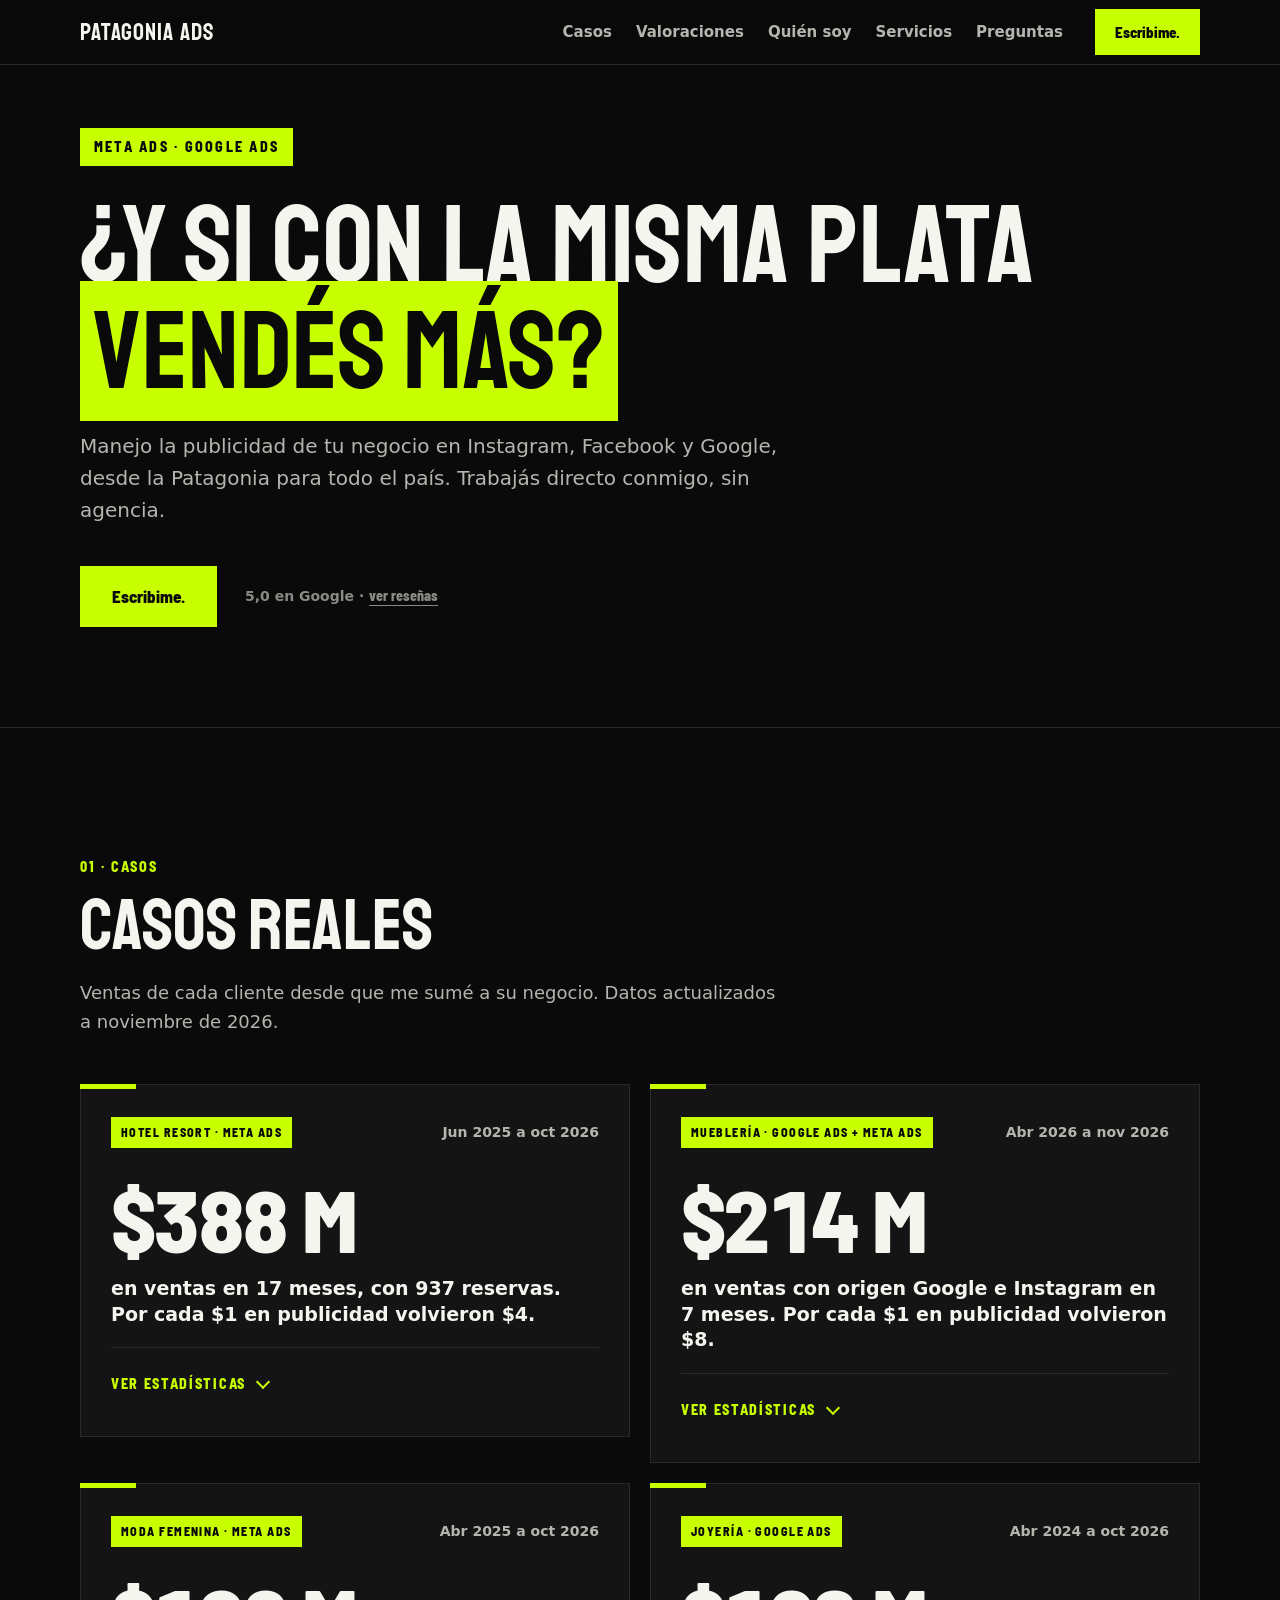
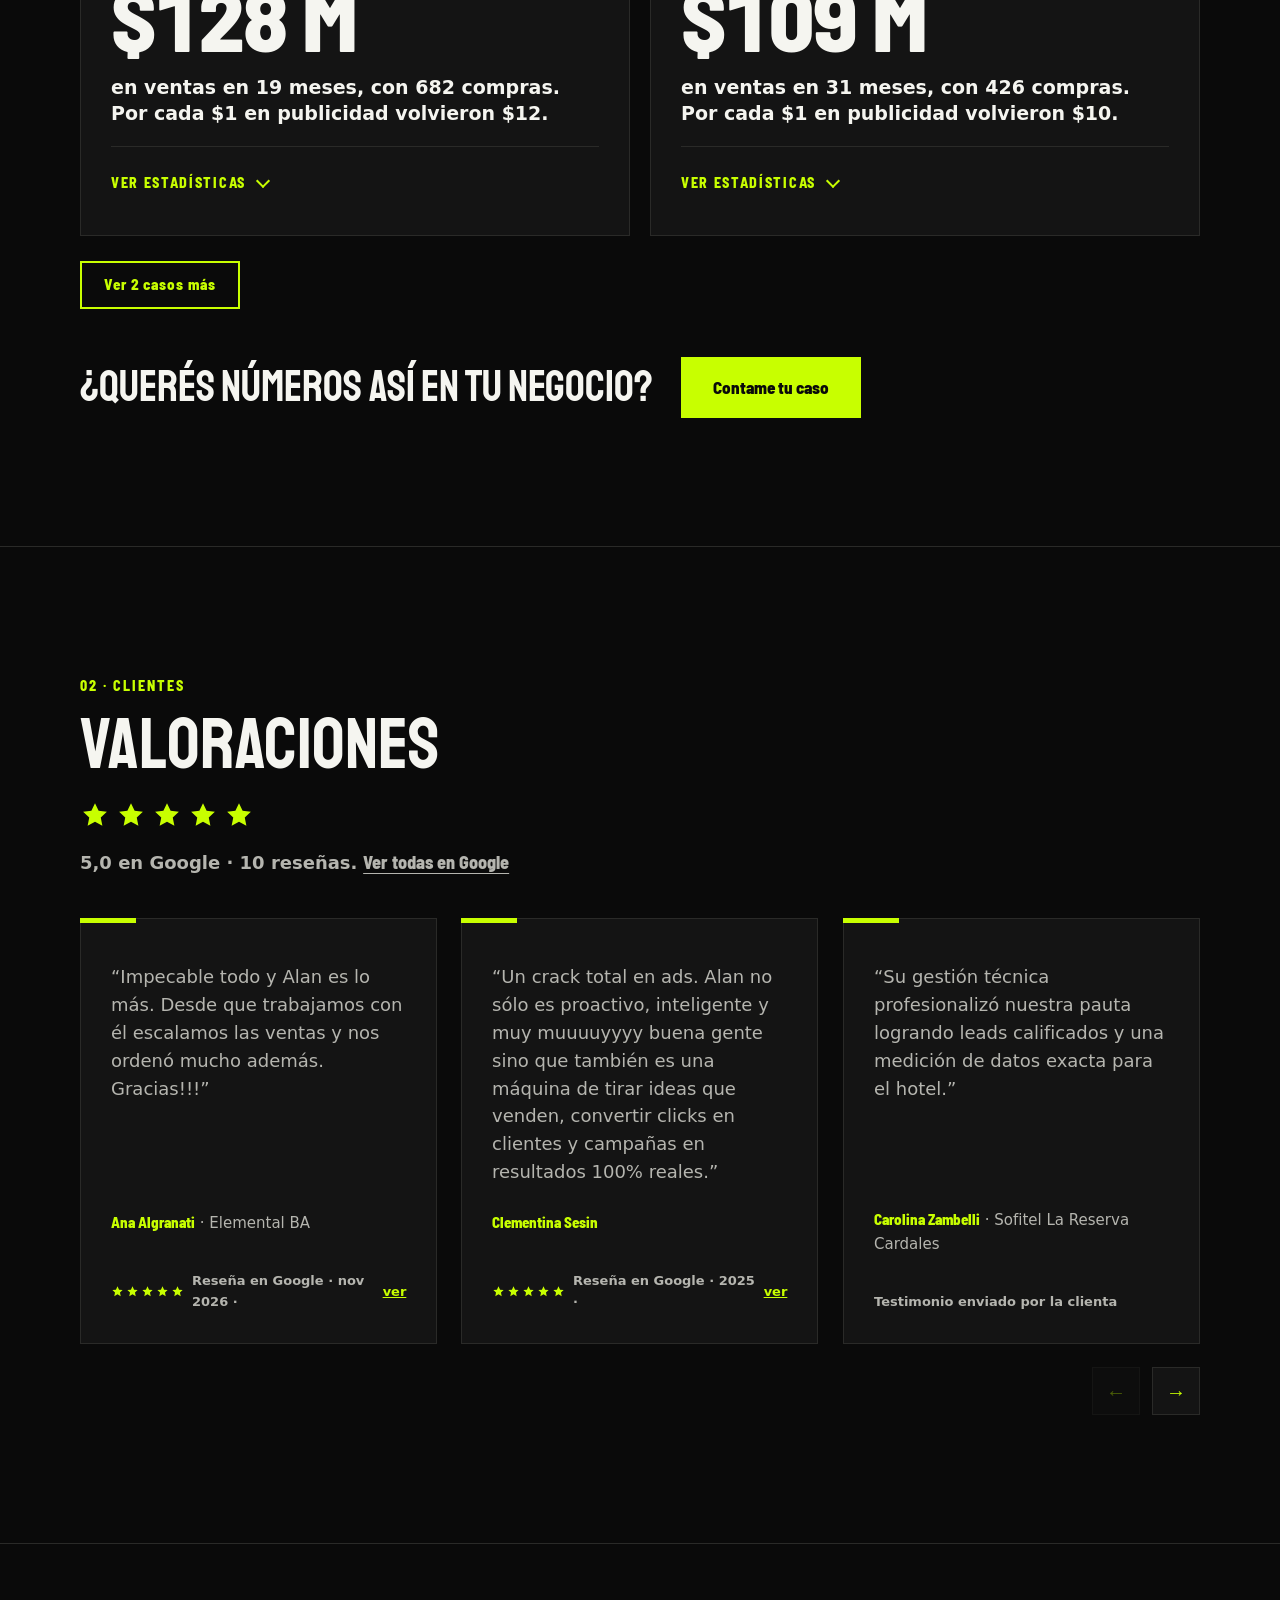
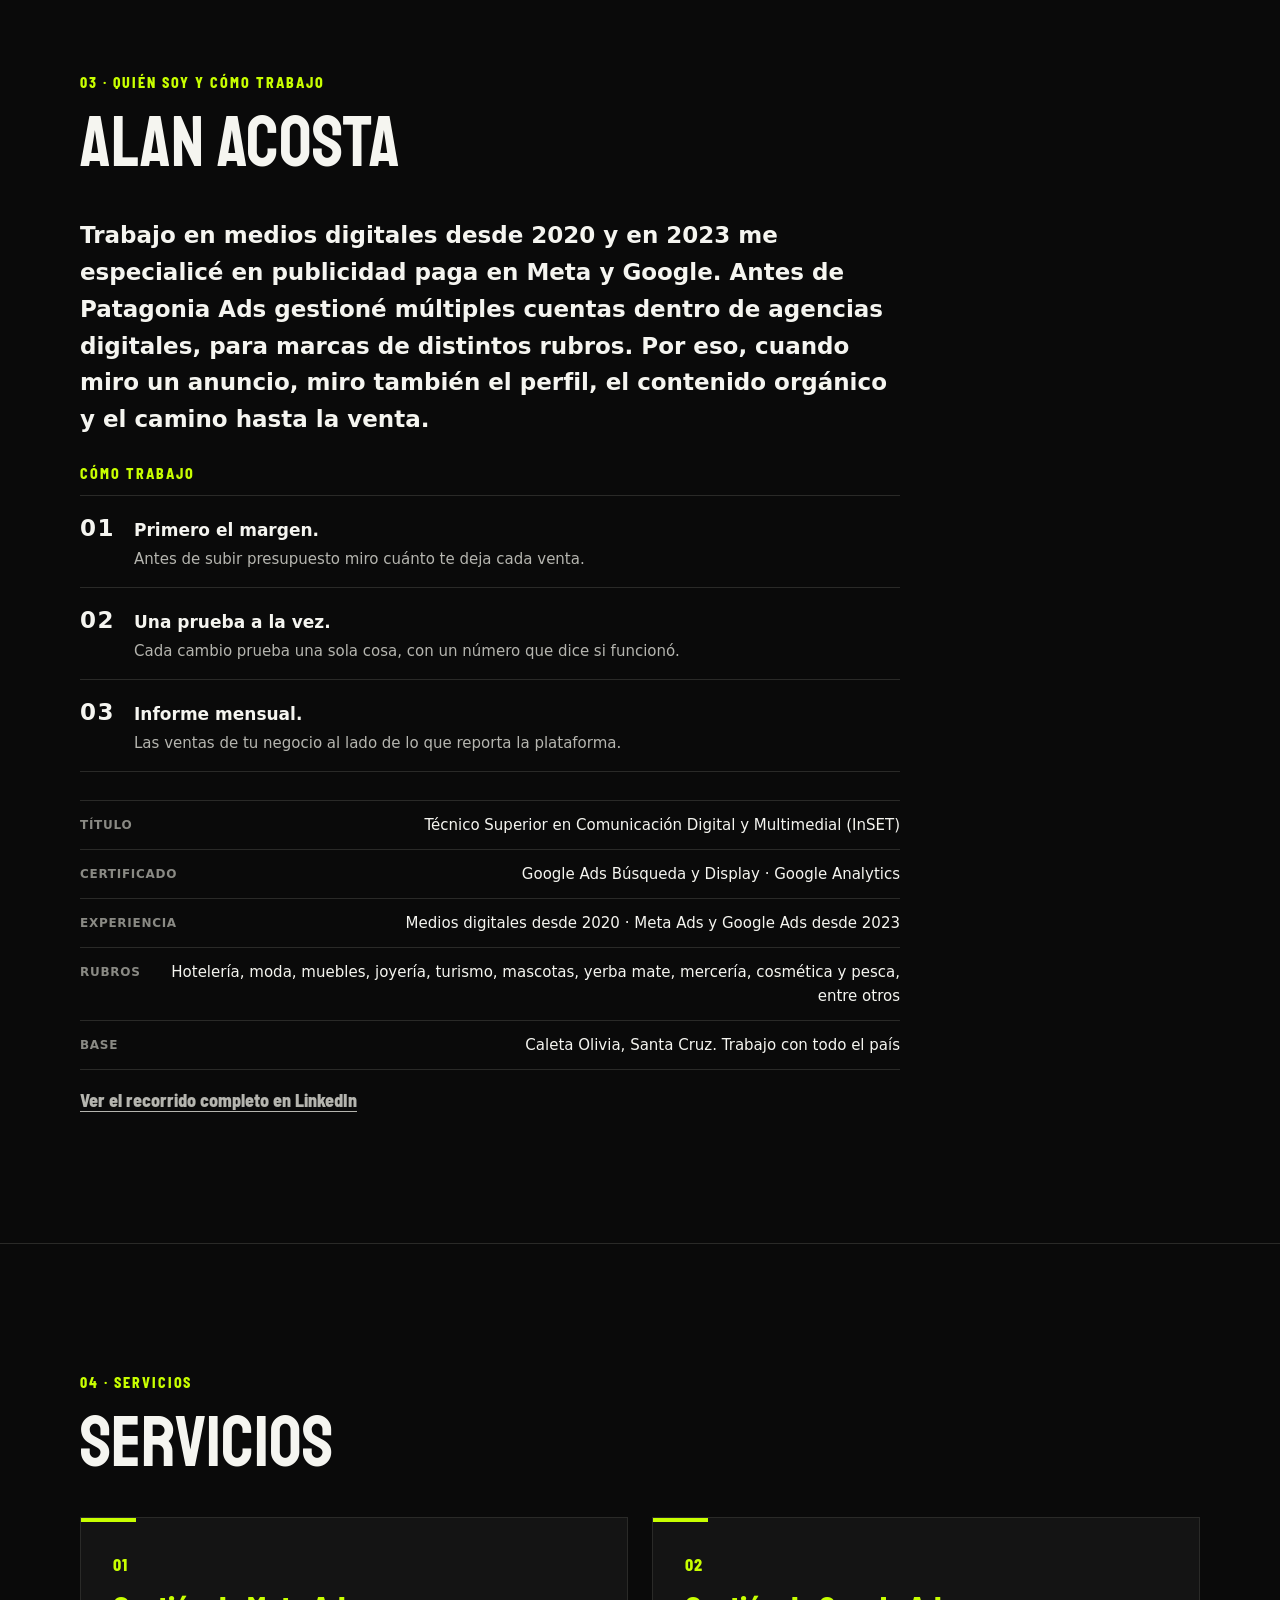
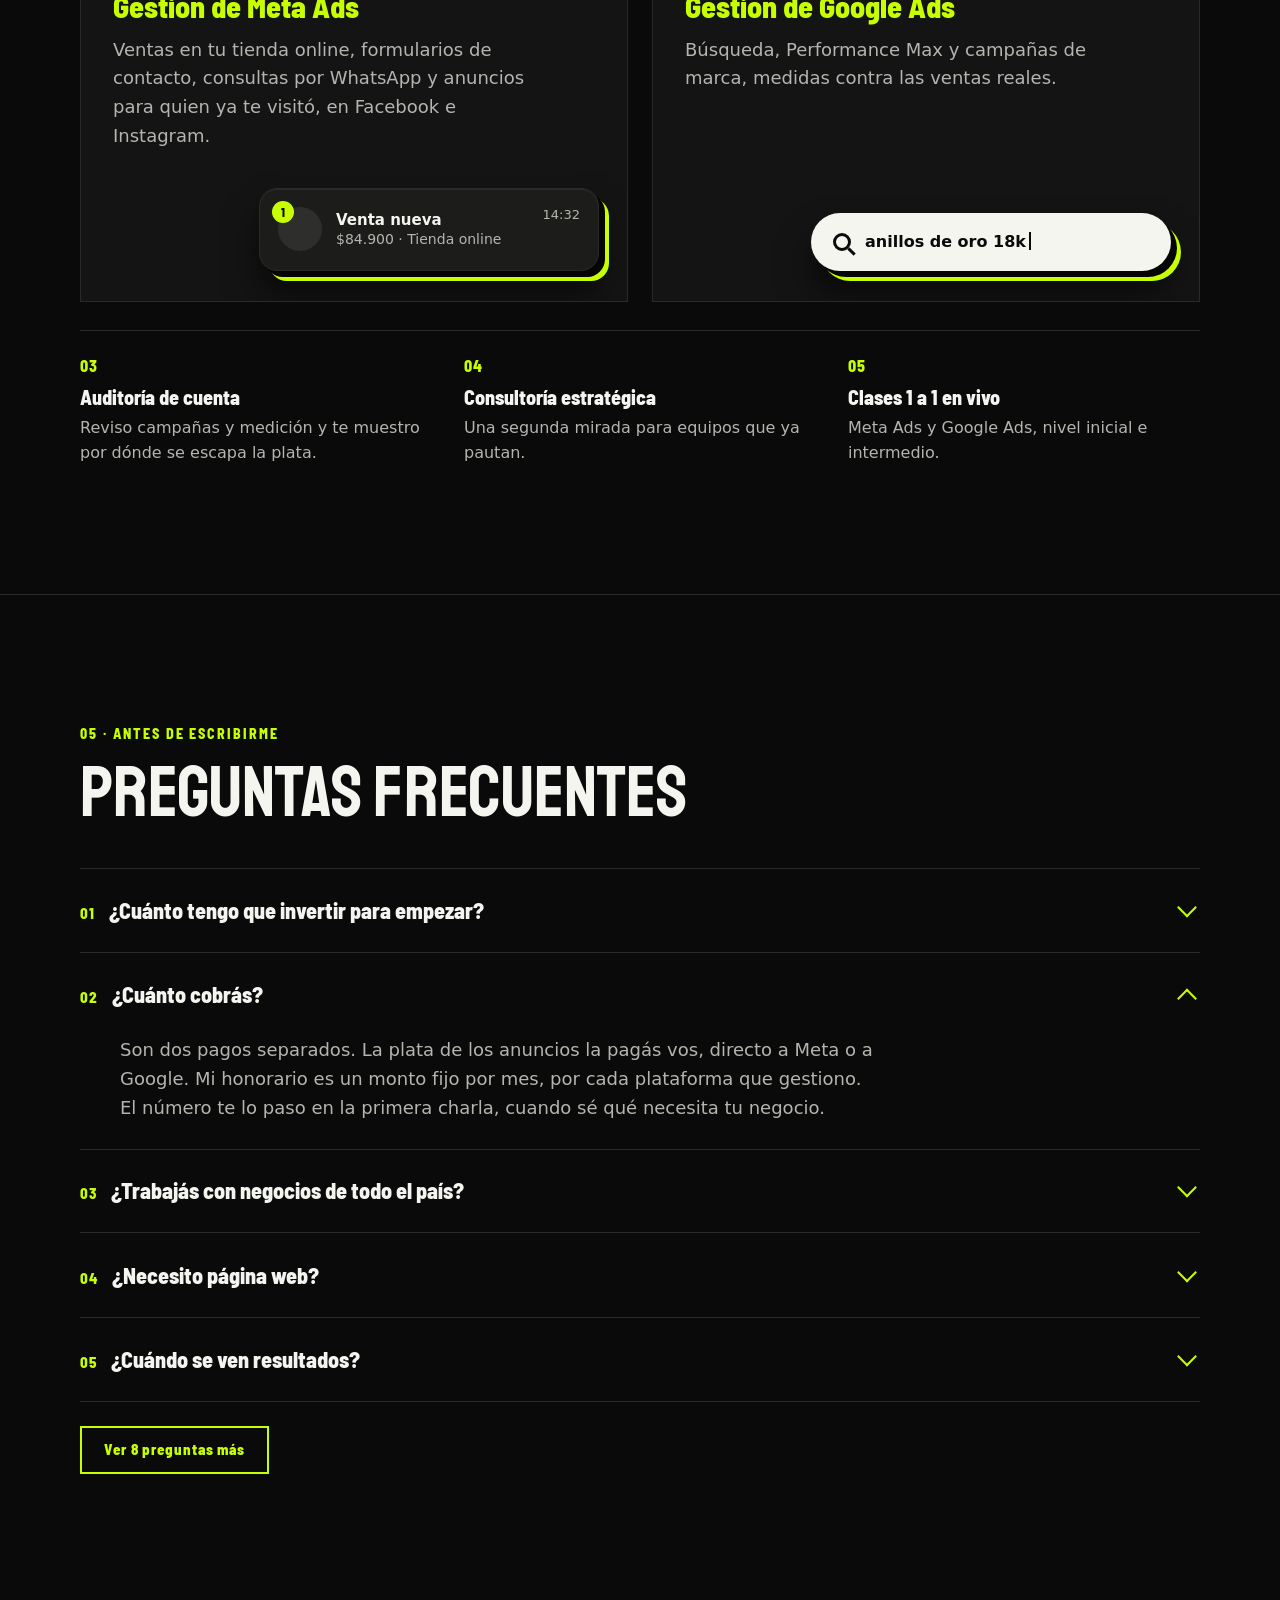
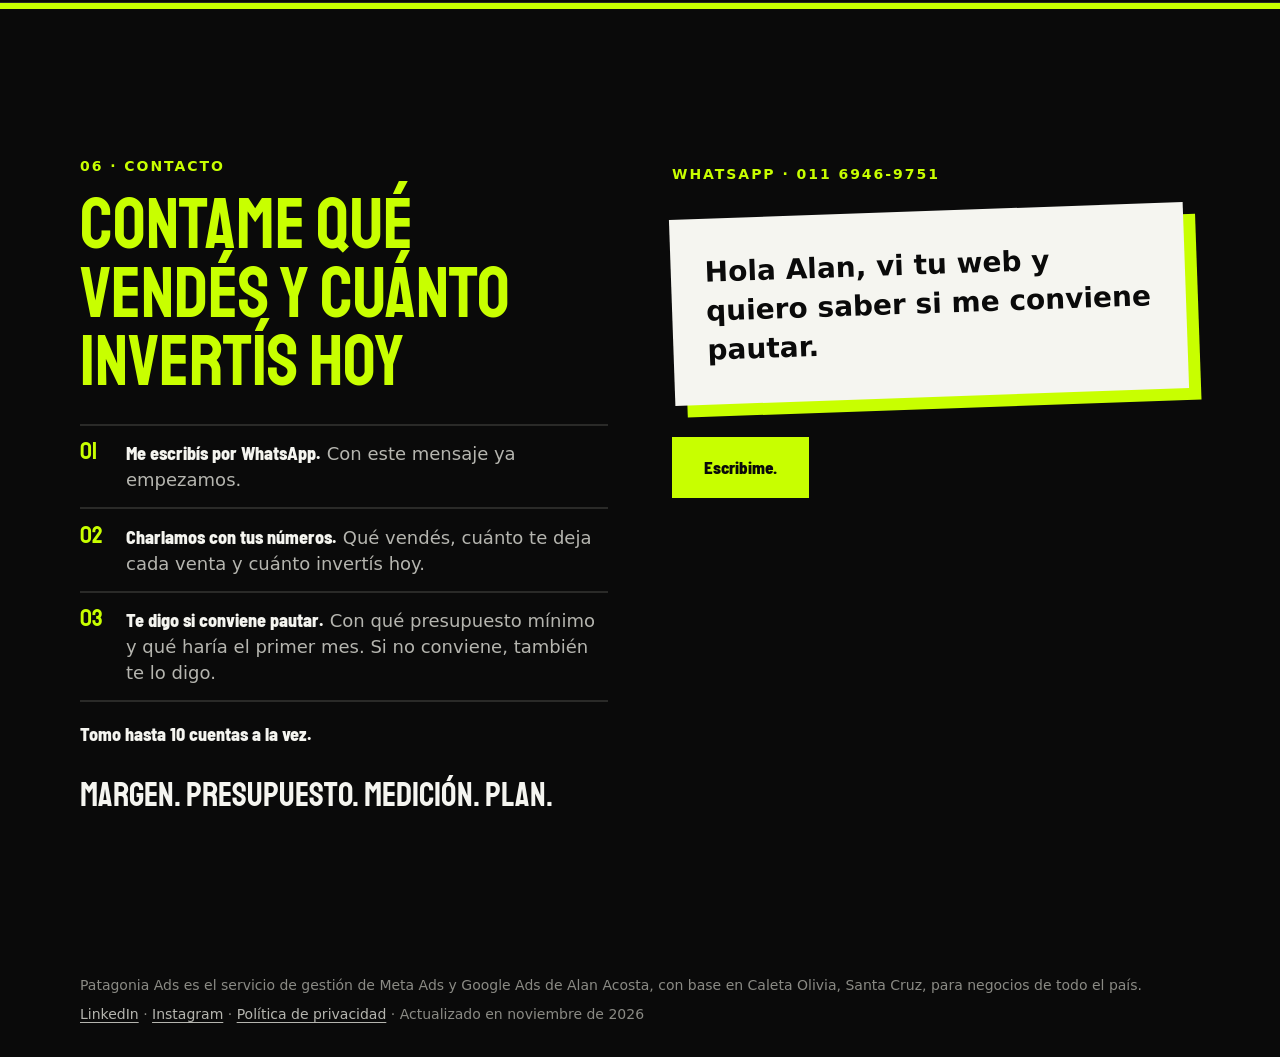
==== commit 41fa6ed4: "GEO y AEO, servicios en cards, contacto en negro y Barlow Semi Condensed - Schema ampliado: Alan Aco" ====
--- a/index.html
+++ b/index.html
@@ -7,6 +7,8 @@
 <title>Publicidad en Meta Ads y Google Ads | Patagonia Ads</title>
 <meta name="description" content="Gestión de Meta Ads y Google Ads sin agencia ni intermediarios. Campañas armadas sobre tu margen, con casos y números reales. Escribime por WhatsApp.">
 <link rel="canonical" href="https://patagonia-ads.com.ar/">
+<meta name="robots" content="index, follow, max-snippet:-1, max-image-preview:large">
+<meta name="author" content="Alan Acosta">
 <meta name="theme-color" content="#0A0A0A">
 <meta property="og:type" content="website">
 <meta property="og:locale" content="es_AR">
@@ -21,8 +23,9 @@
 <link rel="icon" href="/assets/favicon.svg" type="image/svg+xml">
 <link rel="apple-touch-icon" href="/assets/apple-touch-icon.png">
 <link rel="preload" href="/assets/fonts/staatliches.woff2" as="font" type="font/woff2" crossorigin>
-<link rel="preload" href="/assets/fonts/raleway.woff2" as="font" type="font/woff2" crossorigin>
-<link rel="stylesheet" href="/assets/estilos.css?v=20261118">
+<link rel="preload" href="/assets/fonts/barlow-sc-400.woff2" as="font" type="font/woff2" crossorigin>
+<link rel="preload" href="/assets/fonts/barlow-sc-700.woff2" as="font" type="font/woff2" crossorigin>
+<link rel="stylesheet" href="/assets/estilos.css?v=20261119e">
 
 <script>
   window.dataLayer = window.dataLayer || [];
@@ -59,24 +62,202 @@
       "@type": "ProfessionalService",
       "@id": "https://patagonia-ads.com.ar/#negocio",
       "name": "Patagonia Ads",
+      "alternateName": "@patagonia.ads",
       "url": "https://patagonia-ads.com.ar/",
+      "logo": "https://patagonia-ads.com.ar/assets/apple-touch-icon.png",
       "image": "https://patagonia-ads.com.ar/assets/og.jpg",
-      "description": "Gestión de Meta Ads y Google Ads, auditoría de cuenta, consultoría estratégica y clases 1 a 1 en vivo.",
+      "description": "Patagonia Ads es el servicio de gestión de Meta Ads y Google Ads de Alan Acosta, con base en Caleta Olivia (Santa Cruz, Argentina) y clientes en todo el país. Las campañas se arman sobre el margen de cada venta y se miden contra las ventas reales del negocio.",
+      "founder": {
+        "@id": "https://patagonia-ads.com.ar/#alan"
+      },
       "telephone": "+54 9 11 6946-9751",
+      "email": "patagonia.ads.mkt@gmail.com",
       "address": {
         "@type": "PostalAddress",
         "addressLocality": "Caleta Olivia",
         "addressRegion": "Santa Cruz",
         "addressCountry": "AR"
       },
-      "areaServed": { "@type": "Country", "name": "Argentina" },
-      "sameAs": ["https://www.instagram.com/patagonia.ads/"],
-      "makesOffer": [
-        { "@type": "Offer", "itemOffered": { "@type": "Service", "name": "Gestión de Meta Ads" } },
-        { "@type": "Offer", "itemOffered": { "@type": "Service", "name": "Gestión de Google Ads" } },
-        { "@type": "Offer", "itemOffered": { "@type": "Service", "name": "Auditoría de cuenta publicitaria" } },
-        { "@type": "Offer", "itemOffered": { "@type": "Service", "name": "Consultoría estratégica en publicidad digital" } },
-        { "@type": "Offer", "itemOffered": { "@type": "Service", "name": "Clases 1 a 1 de Meta Ads y Google Ads" } }
+      "areaServed": {
+        "@type": "Country",
+        "name": "Argentina"
+      },
+      "hasMap": "https://www.google.com/maps/search/?api=1&query=Patagonia%20Ads%20Caleta%20Olivia&query_place_id=ChIJX-zK_RDf5b0Rb9LI9p981w0",
+      "sameAs": [
+        "https://www.instagram.com/patagonia.ads/",
+        "https://www.google.com/maps/search/?api=1&query=Patagonia%20Ads%20Caleta%20Olivia&query_place_id=ChIJX-zK_RDf5b0Rb9LI9p981w0"
+      ],
+      "contactPoint": {
+        "@type": "ContactPoint",
+        "contactType": "ventas",
+        "url": "https://wa.me/5491169469751",
+        "telephone": "+54 9 11 6946-9751",
+        "availableLanguage": "es",
+        "areaServed": "AR"
+      },
+      "knowsAbout": [
+        "Meta Ads",
+        "Google Ads",
+        "Performance Max",
+        "Anuncios de mensajes a WhatsApp",
+        "Google Analytics 4",
+        "Google Tag Manager",
+        "Píxel de Meta y API de conversiones",
+        "Medición de conversiones",
+        "Publicidad para ecommerce",
+        "Publicidad para comercios locales"
+      ],
+      "hasOfferCatalog": {
+        "@type": "OfferCatalog",
+        "name": "Servicios de Patagonia Ads",
+        "itemListElement": [
+          {
+            "@type": "Offer",
+            "itemOffered": {
+              "@type": "Service",
+              "name": "Gestión de Meta Ads",
+              "description": "Campañas de ventas en tienda online, formularios de contacto, consultas por WhatsApp y remarketing en Facebook e Instagram, armadas sobre el margen de cada venta.",
+              "provider": {
+                "@id": "https://patagonia-ads.com.ar/#negocio"
+              },
+              "areaServed": {
+                "@type": "Country",
+                "name": "Argentina"
+              }
+            }
+          },
+          {
+            "@type": "Offer",
+            "itemOffered": {
+              "@type": "Service",
+              "name": "Gestión de Google Ads",
+              "description": "Campañas de búsqueda, Performance Max y marca, medidas contra las ventas reales del negocio.",
+              "provider": {
+                "@id": "https://patagonia-ads.com.ar/#negocio"
+              },
+              "areaServed": {
+                "@type": "Country",
+                "name": "Argentina"
+              }
+            }
+          },
+          {
+            "@type": "Offer",
+            "itemOffered": {
+              "@type": "Service",
+              "name": "Auditoría de cuenta publicitaria",
+              "description": "Revisión de campañas, estructura y medición de Meta Ads o Google Ads, con las fugas de presupuesto ordenadas por prioridad.",
+              "provider": {
+                "@id": "https://patagonia-ads.com.ar/#negocio"
+              },
+              "areaServed": {
+                "@type": "Country",
+                "name": "Argentina"
+              }
+            }
+          },
+          {
+            "@type": "Offer",
+            "itemOffered": {
+              "@type": "Service",
+              "name": "Consultoría estratégica en publicidad digital",
+              "description": "Segunda mirada para equipos o negocios que ya pautan en Meta Ads o Google Ads.",
+              "provider": {
+                "@id": "https://patagonia-ads.com.ar/#negocio"
+              },
+              "areaServed": {
+                "@type": "Country",
+                "name": "Argentina"
+              }
+            }
+          },
+          {
+            "@type": "Offer",
+            "itemOffered": {
+              "@type": "Service",
+              "name": "Clases 1 a 1 de Meta Ads y Google Ads",
+              "description": "Clases en vivo e individuales, nivel inicial e intermedio.",
+              "provider": {
+                "@id": "https://patagonia-ads.com.ar/#negocio"
+              },
+              "areaServed": {
+                "@type": "Country",
+                "name": "Argentina"
+              }
+            }
+          }
+        ]
+      }
+    },
+    {
+      "@type": "Person",
+      "@id": "https://patagonia-ads.com.ar/#alan",
+      "name": "Alan Acosta",
+      "jobTitle": "Especialista en publicidad paga (Meta Ads y Google Ads)",
+      "worksFor": {
+        "@id": "https://patagonia-ads.com.ar/#negocio"
+      },
+      "url": "https://patagonia-ads.com.ar/#quien",
+      "sameAs": [
+        "https://www.linkedin.com/in/acosta-alan-analistapaidmedia/"
+      ],
+      "homeLocation": {
+        "@type": "Place",
+        "address": {
+          "@type": "PostalAddress",
+          "addressLocality": "Caleta Olivia",
+          "addressRegion": "Santa Cruz",
+          "addressCountry": "AR"
+        }
+      },
+      "alumniOf": {
+        "@type": "EducationalOrganization",
+        "name": "InSET"
+      },
+      "hasCredential": [
+        {
+          "@type": "EducationalOccupationalCredential",
+          "credentialCategory": "degree",
+          "name": "Técnico Superior en Comunicación Digital y Multimedial",
+          "recognizedBy": {
+            "@type": "EducationalOrganization",
+            "name": "InSET"
+          }
+        },
+        {
+          "@type": "EducationalOccupationalCredential",
+          "credentialCategory": "certification",
+          "name": "Certificación de Google Ads: Búsqueda",
+          "recognizedBy": {
+            "@type": "Organization",
+            "name": "Google"
+          }
+        },
+        {
+          "@type": "EducationalOccupationalCredential",
+          "credentialCategory": "certification",
+          "name": "Certificación de Google Ads: Display",
+          "recognizedBy": {
+            "@type": "Organization",
+            "name": "Google"
+          }
+        },
+        {
+          "@type": "EducationalOccupationalCredential",
+          "credentialCategory": "certification",
+          "name": "Certificación de Google Analytics",
+          "recognizedBy": {
+            "@type": "Organization",
+            "name": "Google"
+          }
+        }
+      ],
+      "knowsAbout": [
+        "Meta Ads",
+        "Google Ads",
+        "Google Analytics 4",
+        "Google Tag Manager",
+        "Medición de conversiones"
       ]
     },
     {
@@ -85,21 +266,140 @@
       "url": "https://patagonia-ads.com.ar/",
       "name": "Patagonia Ads",
       "inLanguage": "es-AR",
-      "publisher": { "@id": "https://patagonia-ads.com.ar/#negocio" }
+      "publisher": {
+        "@id": "https://patagonia-ads.com.ar/#negocio"
+      }
+    },
+    {
+      "@type": "WebPage",
+      "@id": "https://patagonia-ads.com.ar/#pagina",
+      "url": "https://patagonia-ads.com.ar/",
+      "name": "Publicidad en Meta Ads y Google Ads | Patagonia Ads",
+      "isPartOf": {
+        "@id": "https://patagonia-ads.com.ar/#sitio"
+      },
+      "about": {
+        "@id": "https://patagonia-ads.com.ar/#negocio"
+      },
+      "author": {
+        "@id": "https://patagonia-ads.com.ar/#alan"
+      },
+      "primaryImageOfPage": "https://patagonia-ads.com.ar/assets/og.jpg",
+      "inLanguage": "es-AR",
+      "dateModified": "2026-11-19"
     },
     {
       "@type": "FAQPage",
+      "@id": "https://patagonia-ads.com.ar/#preguntas",
+      "isPartOf": {
+        "@id": "https://patagonia-ads.com.ar/#pagina"
+      },
+      "inLanguage": "es-AR",
       "mainEntity": [
-        { "@type": "Question", "name": "¿Cuánto tengo que invertir para arrancar?",
-          "acceptedAnswer": { "@type": "Answer", "text": "Depende del rubro y de cuánto te deja cada venta. Lo calculamos en la primera charla con tus números. Para un comercio local que busca consultas por WhatsApp se puede empezar con poco." } },
-        { "@type": "Question", "name": "¿Cuánto cobrás?",
-          "acceptedAnswer": { "@type": "Answer", "text": "Son dos pagos separados. La plata de los anuncios la pagás vos, directo a Meta o a Google. Mi honorario es un monto fijo por mes, por cada plataforma que gestiono. El número te lo paso en la primera charla, cuando sé qué necesita tu negocio." } },
-        { "@type": "Question", "name": "¿Trabajás con negocios de todo el país?",
-          "acceptedAnswer": { "@type": "Answer", "text": "Sí. Trabajo a distancia con marcas de Buenos Aires, Mar del Plata, Bariloche y la Patagonia." } },
-        { "@type": "Question", "name": "¿Necesito página web?",
-          "acceptedAnswer": { "@type": "Answer", "text": "No siempre. Para recibir consultas por WhatsApp alcanza con Instagram y WhatsApp Business. Para vender por internet conviene una tienda con la medición bien configurada." } },
-        { "@type": "Question", "name": "¿Cuándo se ven resultados?",
-          "acceptedAnswer": { "@type": "Answer", "text": "El primer mes ordena la cuenta y la medición. Desde ahí cada cambio de presupuesto se decide con datos de tu negocio." } }
+        {
+          "@type": "Question",
+          "name": "¿Cuánto tengo que invertir para empezar?",
+          "acceptedAnswer": {
+            "@type": "Answer",
+            "text": "Depende del rubro y de cuánto te deja cada venta. Lo calculamos en la primera charla con tus números. Para un comercio local que busca consultas por WhatsApp alcanza con poco."
+          }
+        },
+        {
+          "@type": "Question",
+          "name": "¿Cuánto cobrás?",
+          "acceptedAnswer": {
+            "@type": "Answer",
+            "text": "Son dos pagos separados. La plata de los anuncios la pagás vos, directo a Meta o a Google. Mi honorario es un monto fijo por mes, por cada plataforma que gestiono. El número te lo paso en la primera charla, cuando sé qué necesita tu negocio."
+          }
+        },
+        {
+          "@type": "Question",
+          "name": "¿Trabajás con negocios de todo el país?",
+          "acceptedAnswer": {
+            "@type": "Answer",
+            "text": "Sí. Trabajo a distancia con marcas de Buenos Aires, Mar del Plata, Bariloche y la Patagonia."
+          }
+        },
+        {
+          "@type": "Question",
+          "name": "¿Necesito página web?",
+          "acceptedAnswer": {
+            "@type": "Answer",
+            "text": "No siempre. Para recibir consultas por WhatsApp alcanza con Instagram y WhatsApp Business. Para vender por internet conviene una tienda con la medición bien configurada."
+          }
+        },
+        {
+          "@type": "Question",
+          "name": "¿Cuándo se ven resultados?",
+          "acceptedAnswer": {
+            "@type": "Answer",
+            "text": "El primer mes ordena la cuenta y la medición. Desde ahí cada cambio de presupuesto se decide con datos de tu negocio."
+          }
+        },
+        {
+          "@type": "Question",
+          "name": "¿Meta Ads o Google Ads: cuál me conviene?",
+          "acceptedAnswer": {
+            "@type": "Answer",
+            "text": "Depende de si la gente ya busca lo que vendés. Google Ads aparece cuando alguien lo busca, así que capta la demanda que ya existe. Meta Ads muestra tu producto en Instagram y Facebook a quien todavía no lo buscaba y sirve para vender en tu tienda online, conseguir contactos o generar consultas por WhatsApp. En varios negocios conviene combinar las dos, como en el caso de la mueblería."
+          }
+        },
+        {
+          "@type": "Question",
+          "name": "¿Qué incluye la gestión de Meta Ads o Google Ads?",
+          "acceptedAnswer": {
+            "@type": "Answer",
+            "text": "Armado y ajuste de campañas, revisión de la medición para que cada venta o consulta quede registrada, propuesta y prueba de anuncios, y un informe mensual. En ese informe pongo las ventas de tu negocio al lado de lo que reporta la plataforma."
+          }
+        },
+        {
+          "@type": "Question",
+          "name": "¿Cómo sé si la publicidad está funcionando?",
+          "acceptedAnswer": {
+            "@type": "Answer",
+            "text": "Por las ventas de tu negocio, además de lo que reporta Meta o Google. Cada mes comparo tus ventas reales con las que se atribuye la plataforma y te muestro el costo por venta y cuánto vuelve por cada peso invertido."
+          }
+        },
+        {
+          "@type": "Question",
+          "name": "¿Trabajás con comercios chicos que venden por WhatsApp?",
+          "acceptedAnswer": {
+            "@type": "Answer",
+            "text": "Sí. Armo campañas de mensajes a WhatsApp para comercios locales y profesionales que agendan turnos por chat, con presupuestos chicos. Mido cuántas consultas llegan y cuántas terminan en venta."
+          }
+        },
+        {
+          "@type": "Question",
+          "name": "¿Qué necesito tener para empezar?",
+          "acceptedAnswer": {
+            "@type": "Answer",
+            "text": "Tu página de Facebook, tu cuenta de Instagram y WhatsApp Business, a nombre de tu negocio. Si vendés por internet, también la tienda y acceso a la medición que tengas. Si falta algo, te digo qué crear antes de invertir."
+          }
+        },
+        {
+          "@type": "Question",
+          "name": "¿Hacés auditorías de cuentas que ya están funcionando?",
+          "acceptedAnswer": {
+            "@type": "Answer",
+            "text": "Sí. Reviso campañas, estructura y medición, y te muestro por dónde se escapa la plata y qué cambiaría primero. Sirve si ya pautás por tu cuenta o con otra persona y querés una segunda mirada."
+          }
+        },
+        {
+          "@type": "Question",
+          "name": "¿Qué rubros gestionás?",
+          "acceptedAnswer": {
+            "@type": "Answer",
+            "text": "Hotelería, moda, muebles, joyería, turismo, mascotas, yerba mate, mercería, cosmética y pesca, entre otros. Más que el rubro, miro si cada venta deja margen para pagar la publicidad."
+          }
+        },
+        {
+          "@type": "Question",
+          "name": "¿Das clases de Meta Ads y Google Ads?",
+          "acceptedAnswer": {
+            "@type": "Answer",
+            "text": "Sí. Son clases 1 a 1 en vivo, para nivel inicial e intermedio. No se graban y la duración se adapta a tu nivel."
+          }
+        }
       ]
     }
   ]
@@ -144,7 +444,7 @@
     <div class="contenedor">
       <p class="ojal">01 · Casos</p>
       <h2>Casos reales</h2>
-      <p class="intro">Ventas de cada cliente desde que me sumé a su negocio.</p>
+      <p class="intro">Ventas de cada cliente desde que me sumé a su negocio. Datos actualizados a noviembre de 2026.</p>
       <div class="grilla grilla-2 casos-grilla">
         <article class="tarjeta caso" id="caso-hotel">
           <div class="caso-cabeza">
@@ -283,10 +583,19 @@
     <div class="contenedor">
       <p class="ojal">04 · Servicios</p>
       <h2>Servicios</h2>
-      <p class="intro">Todos parten del mismo número: cuánto te deja cada venta.</p>
-      <ul class="lista-serv">
-        <li class="principal"><p class="num">01</p><h3>Gestión de Meta Ads</h3><p>Ventas, mensajes a WhatsApp y anuncios para quien ya te visitó, en Facebook e Instagram.</p></li>
-        <li class="principal"><p class="num">02</p><h3>Gestión de Google Ads</h3><p>Búsqueda, Performance Max y campañas de marca, medidas contra las ventas reales.</p></li>
+            <ul class="serv-principales">
+        <li class="tarjeta serv-card">
+          <p class="num">01</p><h3>Gestión de Meta Ads</h3>
+          <p>Ventas en tu tienda online, formularios de contacto, consultas por WhatsApp y anuncios para quien ya te visitó, en Facebook e Instagram.</p>
+          <div class="obj obj-noti" aria-hidden="true" data-rota><span class="avatar"><span class="punto">1</span></span><span class="txt"><strong>Venta nueva</strong><em>$84.900 · Tienda online</em></span><span class="hora">14:32</span></div>
+        </li>
+        <li class="tarjeta serv-card">
+          <p class="num">02</p><h3>Gestión de Google Ads</h3>
+          <p>Búsqueda, Performance Max y campañas de marca, medidas contra las ventas reales.</p>
+          <div class="obj obj-busca" aria-hidden="true" data-tipeo><span class="lupa"></span><span class="consulta"><span class="escrito">anillos de oro 18k</span><span class="cursor"></span></span></div>
+        </li>
+      </ul>
+      <ul class="serv-otros">
         <li><p class="num">03</p><h3>Auditoría de cuenta</h3><p>Reviso campañas y medición y te muestro por dónde se escapa la plata.</p></li>
         <li><p class="num">04</p><h3>Consultoría estratégica</h3><p>Una segunda mirada para equipos que ya pautan.</p></li>
         <li><p class="num">05</p><h3>Clases 1 a 1 en vivo</h3><p>Meta Ads y Google Ads, nivel inicial e intermedio.</p></li>
@@ -300,10 +609,10 @@
       <h2>Preguntas frecuentes</h2>
       <div class="preguntas">
         <details>
-          <summary><span class="num">01</span> ¿Cuánto tengo que invertir para arrancar?</summary>
-          <p>Depende del rubro y de cuánto te deja cada venta. Lo calculamos en la primera charla con tus números. Para un comercio local que busca consultas por WhatsApp se puede empezar con poco.</p>
-        </details>
-        <details open >
+          <summary><span class="num">01</span> ¿Cuánto tengo que invertir para empezar?</summary>
+          <p>Depende del rubro y de cuánto te deja cada venta. Lo calculamos en la primera charla con tus números. Para un comercio local que busca consultas por WhatsApp alcanza con poco.</p>
+        </details>
+        <details open>
           <summary><span class="num">02</span> ¿Cuánto cobrás?</summary>
           <p>Son dos pagos separados. La plata de los anuncios la pagás vos, directo a Meta o a Google. Mi honorario es un monto fijo por mes, por cada plataforma que gestiono. El número te lo paso en la primera charla, cuando sé qué necesita tu negocio.</p>
         </details>
@@ -319,32 +628,61 @@
           <summary><span class="num">05</span> ¿Cuándo se ven resultados?</summary>
           <p>El primer mes ordena la cuenta y la medición. Desde ahí cada cambio de presupuesto se decide con datos de tu negocio.</p>
         </details>
+        <details class="pregunta-extra">
+          <summary><span class="num">06</span> ¿Meta Ads o Google Ads: cuál me conviene?</summary>
+          <p>Depende de si la gente ya busca lo que vendés. Google Ads aparece cuando alguien lo busca, así que capta la demanda que ya existe. Meta Ads muestra tu producto en Instagram y Facebook a quien todavía no lo buscaba y sirve para vender en tu tienda online, conseguir contactos o generar consultas por WhatsApp. En varios negocios conviene combinar las dos, como en el caso de la mueblería.</p>
+        </details>
+        <details class="pregunta-extra">
+          <summary><span class="num">07</span> ¿Qué incluye la gestión de Meta Ads o Google Ads?</summary>
+          <p>Armado y ajuste de campañas, revisión de la medición para que cada venta o consulta quede registrada, propuesta y prueba de anuncios, y un informe mensual. En ese informe pongo las ventas de tu negocio al lado de lo que reporta la plataforma.</p>
+        </details>
+        <details class="pregunta-extra">
+          <summary><span class="num">08</span> ¿Cómo sé si la publicidad está funcionando?</summary>
+          <p>Por las ventas de tu negocio, además de lo que reporta Meta o Google. Cada mes comparo tus ventas reales con las que se atribuye la plataforma y te muestro el costo por venta y cuánto vuelve por cada peso invertido.</p>
+        </details>
+        <details class="pregunta-extra">
+          <summary><span class="num">09</span> ¿Trabajás con comercios chicos que venden por WhatsApp?</summary>
+          <p>Sí. Armo campañas de mensajes a WhatsApp para comercios locales y profesionales que agendan turnos por chat, con presupuestos chicos. Mido cuántas consultas llegan y cuántas terminan en venta.</p>
+        </details>
+        <details class="pregunta-extra">
+          <summary><span class="num">10</span> ¿Qué necesito tener para empezar?</summary>
+          <p>Tu página de Facebook, tu cuenta de Instagram y WhatsApp Business, a nombre de tu negocio. Si vendés por internet, también la tienda y acceso a la medición que tengas. Si falta algo, te digo qué crear antes de invertir.</p>
+        </details>
+        <details class="pregunta-extra">
+          <summary><span class="num">11</span> ¿Hacés auditorías de cuentas que ya están funcionando?</summary>
+          <p>Sí. Reviso campañas, estructura y medición, y te muestro por dónde se escapa la plata y qué cambiaría primero. Sirve si ya pautás por tu cuenta o con otra persona y querés una segunda mirada.</p>
+        </details>
+        <details class="pregunta-extra">
+          <summary><span class="num">12</span> ¿Qué rubros gestionás?</summary>
+          <p>Hotelería, moda, muebles, joyería, turismo, mascotas, yerba mate, mercería, cosmética y pesca, entre otros. Más que el rubro, miro si cada venta deja margen para pagar la publicidad.</p>
+        </details>
+        <details class="pregunta-extra">
+          <summary><span class="num">13</span> ¿Das clases de Meta Ads y Google Ads?</summary>
+          <p>Sí. Son clases 1 a 1 en vivo, para nivel inicial e intermedio. No se graban y la duración se adapta a tu nivel.</p>
+        </details>
       </div>
+      <button type="button" class="mas-preguntas" aria-expanded="false" hidden>Ver 8 preguntas más</button>
     </div>
   </section>
 
-  <section id="contacto" class="contacto">
+  <section id="contacto" class="contacto contacto-negro">
     <div class="contenedor contacto-grilla">
       <div>
         <p class="ojal">06 · Contacto</p>
         <h2>Contame qué vendés y cuánto invertís hoy</h2>
         <ol class="pasos">
-          <li><strong>Me escribís por WhatsApp.</strong> Con este mensaje ya arrancamos.</li>
+          <li><strong>Me escribís por WhatsApp.</strong> Con este mensaje ya empezamos.</li>
           <li><strong>Charlamos con tus números.</strong> Qué vendés, cuánto te deja cada venta y cuánto invertís hoy.</li>
           <li><strong>Te digo si conviene pautar.</strong> Con qué presupuesto mínimo y qué haría el primer mes. Si no conviene, también te lo digo.</li>
         </ol>
         <p class="cupo">Tomo hasta 10 cuentas a la vez.</p>
         <p class="claves">Margen. Presupuesto. Medición. Plan.</p>
-        <div class="acciones">
-          <a class="enlace" href="https://www.instagram.com/patagonia.ads/" rel="noopener" target="_blank">Instagram: @patagonia.ads</a>
-        </div>
       </div>
 
       <div class="mensaje-wa">
-        <p class="ojal">Para escribirme</p>
-        <div class="burbuja">Hola Alan. Vendo <b>____</b> en <b>____</b>. Hoy invierto <b>____</b> por mes en publicidad y quiero mejorar <b>____</b>.</div>
-        <p class="nota">El mensaje se abre escrito en tu WhatsApp. Completás los espacios y lo mandás.</p>
-        <a class="boton" href="https://wa.me/5491169469751?text=Hola%20Alan.%20Vendo%20____%20en%20____.%20Hoy%20invierto%20____%20por%20mes%20en%20publicidad%20y%20quiero%20mejorar%20____." data-ubicacion="contacto-mensaje" rel="noopener" target="_blank">Escribime.</a>
+        <p class="ojal">WhatsApp · 011 6946-9751</p>
+        <div class="caja-torcida"><p>Hola Alan, vi tu web y quiero saber si me conviene pautar.</p></div>
+        <a class="boton" href="https://wa.me/5491169469751?text=Hola%20Alan%2C%20vi%20tu%20web%20y%20quiero%20saber%20si%20me%20conviene%20pautar." data-ubicacion="contacto-mensaje" rel="noopener" target="_blank">Escribime.</a>
       </div>
     </div>
   </section>
@@ -353,8 +691,8 @@
 
 <footer class="pie">
   <div class="contenedor">
-    <p>Patagonia Ads · Caleta Olivia, Santa Cruz · Publicidad en Meta Ads y Google Ads</p>
-    <p><a href="/privacidad.html">Política de privacidad</a></p>
+    <p>Patagonia Ads es el servicio de gestión de Meta Ads y Google Ads de Alan Acosta, con base en Caleta Olivia, Santa Cruz, para negocios de todo el país.</p>
+    <p><a href="https://www.linkedin.com/in/acosta-alan-analistapaidmedia/" rel="noopener" target="_blank">LinkedIn</a> · <a href="https://www.instagram.com/patagonia.ads/" rel="noopener" target="_blank">Instagram</a> · <a href="/privacidad.html">Política de privacidad</a> · Actualizado en noviembre de 2026</p>
   </div>
 </footer>
 
@@ -418,6 +756,8 @@
 </script>
 
 <script>
+(function(){var g=document.querySelector(".preguntas"),b=document.querySelector(".mas-preguntas");if(!g||!b)return;var t=b.textContent;g.classList.add("pocas");b.hidden=false;
+b.addEventListener("click",function(){var abierto=!g.classList.toggle("pocas");b.setAttribute("aria-expanded",abierto);b.textContent=abierto?"Ver menos preguntas":t;if(!abierto)document.getElementById("preguntas").scrollIntoView({behavior:"smooth"});});})();
 (function(){var g=document.querySelector(".casos-grilla"),b=document.querySelector(".mas-casos");if(!g||!b)return;g.classList.add("pocos");b.hidden=false;
 b.addEventListener("click",function(){var abierto=!g.classList.toggle("pocos");b.setAttribute("aria-expanded",abierto);b.textContent=abierto?"Ver menos casos":"Ver 2 casos más";if(!abierto)document.getElementById("casos").scrollIntoView({behavior:"smooth"});});})();
 </script>
@@ -482,5 +822,29 @@
   }
 </script>
 <script src="/assets/movimiento.js" defer></script>
+<script>
+/* Servicios: la notificación de Meta rota entre los 3 objetivos (venta, formulario, consulta).
+   Con movimiento reducido o sin JS queda fija la venta. Solo corre si está a la vista. */
+(function(){var n=document.querySelector('[data-rota]');if(!n||(window.matchMedia&&matchMedia('(prefers-reduced-motion: reduce)').matches))return;
+var E=[['Venta nueva','$84.900 · Tienda online','14:32'],['Formulario nuevo','Quiere presupuesto','18:07'],['Consulta nueva','Hola, ¿tienen lugar mañana?','23:04']];
+var t=n.querySelector('strong'),m=n.querySelector('em'),h=n.querySelector('.hora'),i=0,reloj=null;
+function paso(){n.classList.add('cambia');setTimeout(function(){i=(i+1)%E.length;t.textContent=E[i][0];m.textContent=E[i][1];h.textContent=E[i][2];n.classList.remove('cambia')},260)}
+function on(){if(!reloj)reloj=setInterval(paso,2500)}function off(){clearInterval(reloj);reloj=null}
+if('IntersectionObserver' in window){new IntersectionObserver(function(e){e[0].isIntersecting&&!document.hidden?on():off()}).observe(n)}else on();
+document.addEventListener('visibilitychange',function(){document.hidden?off():null});})();
+</script>
+<script>
+/* Servicios: la barra de Google tipea y borra 3 búsquedas de los casos reales.
+   Con movimiento reducido o sin JS queda fija la primera. Solo corre si está a la vista. */
+(function(){var b=document.querySelector('[data-tipeo]');if(!b||(window.matchMedia&&matchMedia('(prefers-reduced-motion: reduce)').matches))return;
+var Q=['anillos de oro 18k','cañas de pescar envio gratis','muebleria cerca de mi'],el=b.querySelector('.escrito'),q=0,c=Q[0].length,borrando=true,activo=false,t=null;
+function tic(){if(!activo){t=null;return}var s=Q[q],d;
+ if(borrando){c--;el.textContent=s.slice(0,c);if(c<=0){borrando=false;q=(q+1)%Q.length;d=380}else d=32}
+ else{c++;el.textContent=Q[q].slice(0,c);if(c>=Q[q].length){borrando=true;d=1600}else d=60+Math.random()*60}
+ t=setTimeout(tic,d)}
+function on(){activo=true;if(!t)t=setTimeout(tic,1600)}function off(){activo=false}
+if('IntersectionObserver' in window){new IntersectionObserver(function(e){e[0].isIntersecting&&!document.hidden?on():off()}).observe(b)}else on();
+document.addEventListener('visibilitychange',function(){if(document.hidden)off()});})();
+</script>
 </body>
 </html>
--- a/assets/estilos.css
+++ b/assets/estilos.css
@@ -1,5 +1,5 @@
 @font-face{font-family:"Staatliches";src:url(/assets/fonts/staatliches.woff2) format("woff2");font-weight:400;font-display:swap}
-@font-face{font-family:"Raleway";src:url(/assets/fonts/raleway.woff2) format("woff2");font-weight:100 900;font-display:swap}
+@font-face{font-family:"Barlow Semi Condensed";src:url(/assets/fonts/barlow-sc-400.woff2) format("woff2");font-weight:400;font-style:normal;font-display:swap}@font-face{font-family:"Barlow Semi Condensed";src:url(/assets/fonts/barlow-sc-500.woff2) format("woff2");font-weight:500;font-style:normal;font-display:swap}@font-face{font-family:"Barlow Semi Condensed";src:url(/assets/fonts/barlow-sc-600.woff2) format("woff2");font-weight:600;font-style:normal;font-display:swap}@font-face{font-family:"Barlow Semi Condensed";src:url(/assets/fonts/barlow-sc-700.woff2) format("woff2");font-weight:700;font-style:normal;font-display:swap}@font-face{font-family:"Barlow Semi Condensed";src:url(/assets/fonts/barlow-sc-800.woff2) format("woff2");font-weight:800;font-style:normal;font-display:swap}
 
 :root{
   --negro:#0A0A0A;
@@ -15,7 +15,7 @@
 
 *{box-sizing:border-box;margin:0;padding:0}
 html{scroll-behavior:smooth;scroll-padding-top:80px}
-body{background:var(--negro);color:var(--blanco);font-family:"Raleway",system-ui,sans-serif;font-size:17px;line-height:1.6;font-variant-numeric:lining-nums;-webkit-font-smoothing:antialiased}
+body{background:var(--negro);color:var(--blanco);font-family:"Barlow Semi Condensed",system-ui,sans-serif;font-size:18px;line-height:1.6;font-variant-numeric:lining-nums;-webkit-font-smoothing:antialiased}
 a{color:inherit}
 img,svg{display:block}
 
@@ -71,7 +71,7 @@
 .caso-cabeza{display:flex;flex-wrap:wrap;justify-content:space-between;align-items:center;gap:10px}
 .chip{background:var(--lima);color:var(--negro);font-weight:800;font-size:12px;letter-spacing:.12em;text-transform:uppercase;padding:6px 10px}
 .periodo{color:var(--gris);font-size:14px;font-weight:600}
-.cifra{font-family:"Raleway",system-ui,sans-serif;font-weight:800;font-variant-numeric:lining-nums tabular-nums;letter-spacing:-.03em;color:var(--blanco);font-size:clamp(60px,7.4vw,88px);line-height:1;margin-top:26px}
+.cifra{font-family:"Barlow Semi Condensed",system-ui,sans-serif;font-weight:800;font-variant-numeric:lining-nums tabular-nums;letter-spacing:-.03em;color:var(--blanco);font-size:clamp(60px,7.4vw,88px);line-height:1;margin-top:26px}
 .cifra .u,.cifra-m .u{color:var(--lima);font-size:.58em;margin-left:.06em;letter-spacing:0}
 .lectura{font-weight:700;font-size:19px;line-height:1.35;margin-top:14px}
 table{width:100%;border-collapse:collapse;margin-top:24px;font-size:15px;font-variant-numeric:tabular-nums lining-nums}
@@ -210,7 +210,7 @@
 .marcador-lista li:first-child{grid-column:1/-1}
 .marcador-lista a{display:block;height:100%;background:var(--caja);border:1px solid var(--borde);padding:18px 18px 16px;text-decoration:none;color:var(--blanco);transition:transform .15s ease,box-shadow .15s ease,border-color .15s ease}
 .marcador-lista a:hover{transform:translate(-3px,-3px);box-shadow:3px 3px 0 var(--lima);border-color:var(--lima)}
-.cifra-m{display:block;font-family:"Raleway",system-ui,sans-serif;font-weight:800;font-variant-numeric:lining-nums tabular-nums;letter-spacing:-.03em;color:var(--blanco);font-size:clamp(38px,3.8vw,52px);line-height:1}
+.cifra-m{display:block;font-family:"Barlow Semi Condensed",system-ui,sans-serif;font-weight:800;font-variant-numeric:lining-nums tabular-nums;letter-spacing:-.03em;color:var(--blanco);font-size:clamp(38px,3.8vw,52px);line-height:1}
 .marcador-lista li:first-child .cifra-m{font-size:clamp(60px,6vw,86px)}
 .dato{display:block;margin-top:10px;color:var(--gris);font-size:14px;font-weight:600;line-height:1.35}
 .marcador-pie{color:var(--gris-2);font-size:13px;margin-top:12px}
@@ -296,7 +296,7 @@
 .pista .resena{scroll-snap-align:start;display:flex;flex-direction:column}
 .pista .resena blockquote{flex:1}
 .flechas{display:flex;gap:12px;justify-content:flex-end;margin-top:20px}
-.flechas button{width:48px;height:48px;background:var(--caja);border:1px solid var(--borde);color:var(--lima);font:800 20px/1 "Raleway",sans-serif;cursor:pointer}
+.flechas button{width:48px;height:48px;background:var(--caja);border:1px solid var(--borde);color:var(--lima);font:800 20px/1 "Barlow Semi Condensed",sans-serif;cursor:pointer}
 .flechas button:hover{border-color:var(--lima)}
 .flechas button:disabled{opacity:.35;cursor:default}
 @media (max-width:900px){.pista{grid-auto-columns:calc((100% - 24px)/2)}}
@@ -399,10 +399,67 @@
 
 /* auditoría 18/11 */
 .casos-grilla.pocos .caso-extra{display:none}
-.mas-casos{margin-top:24px;background:transparent;color:var(--lima);border:2px solid var(--lima);font:800 15px/1 "Raleway",system-ui,sans-serif;letter-spacing:.06em;padding:14px 22px;min-height:48px;cursor:pointer}
+.mas-casos{margin-top:24px;background:transparent;color:var(--lima);border:2px solid var(--lima);font:800 15px/1 "Barlow Semi Condensed",system-ui,sans-serif;letter-spacing:.06em;padding:14px 22px;min-height:48px;cursor:pointer}
 .mas-casos:hover{background:var(--lima);color:var(--negro)}
 .metodo-mini li{align-items:baseline}
 .metodo-mini li p{margin:0}
 @media (max-width:600px){.datos li{flex-direction:column;gap:4px}.datos li span:last-child{text-align:left}.datos li span:first-child{padding-top:0}}
 @media (max-width:600px){br.sin-movil{display:none}}
 h1 .resalte{white-space:nowrap}
+
+/* FAQ: las preguntas extra quedan en el HTML (buscadores y motores de IA las leen) y se muestran con el botón */
+.preguntas.pocas .pregunta-extra{display:none}
+.mas-preguntas{margin-top:24px;background:transparent;color:var(--lima);border:2px solid var(--lima);font:800 15px/1 "Barlow Semi Condensed",system-ui,sans-serif;letter-spacing:.06em;padding:14px 22px;min-height:48px;cursor:pointer}
+.mas-preguntas:hover{background:var(--lima);color:var(--negro)}
+
+/* Servicios: 2 cards principales con un solo objeto 3D derecho + 3 secundarios en línea */
+.serv-principales{list-style:none;display:grid;grid-template-columns:repeat(2,minmax(0,1fr));gap:24px;margin-top:40px}
+.serv-card{padding:34px 32px 150px;overflow:hidden;min-height:330px}
+.serv-card h3{color:var(--lima);font-size:clamp(24px,2.6vw,30px);margin:10px 0 12px}
+.serv-card p:not(.num){color:var(--gris);max-width:36ch}
+.obj{position:absolute;right:28px;bottom:30px}
+.obj-noti{display:flex;align-items:center;gap:14px;width:340px;background:#1C1C1B;border:1px solid #2A2A28;border-radius:18px;padding:16px 18px}
+.obj-noti .avatar{position:relative;flex:0 0 44px;height:44px;border-radius:50%;background:#2E2E2C}
+.obj-noti .punto{position:absolute;left:-6px;top:-6px;width:22px;height:22px;border-radius:50%;background:var(--lima);color:var(--negro);font:800 12px/22px "Barlow Semi Condensed",sans-serif;text-align:center}
+.obj-noti .txt{display:flex;flex-direction:column;line-height:1.3;flex:1}
+.obj-noti strong{color:var(--blanco);font-size:15px}.obj-noti em{color:var(--gris);font-style:normal;font-size:14px}
+.obj-noti .hora{color:var(--gris);font-size:13px;align-self:flex-start}
+.obj-busca{display:flex;align-items:center;gap:14px;width:360px;background:#F5F5F0;color:#0A0A0A;border-radius:999px;padding:16px 22px;font-weight:600;font-size:16px}
+.obj-busca .lupa{width:18px;height:18px;border:3px solid #0A0A0A;border-radius:50%;position:relative;flex:0 0 18px}
+.obj-busca .lupa::after{content:"";position:absolute;width:3px;height:9px;background:#0A0A0A;right:-5px;bottom:-8px;transform:rotate(-45deg)}
+.obj-busca .cursor{display:inline-block;width:2px;height:18px;background:#0A0A0A;margin-left:3px;vertical-align:-3px}
+.serv-otros{list-style:none;display:grid;grid-template-columns:repeat(3,minmax(0,1fr));gap:0 32px;margin-top:28px;border-top:1px solid var(--borde)}
+.serv-otros li{padding:22px 0 0}
+.serv-otros h3{font-size:20px;margin:6px 0 6px}
+.serv-otros p:not(.num){color:var(--gris);font-size:16px}
+@media (max-width:760px){.serv-principales,.serv-otros{grid-template-columns:1fr}.serv-card{padding:28px 24px 140px;min-height:0}.serv-otros li{padding:18px 0;border-bottom:1px solid var(--borde)}.obj{right:-30px}}
+/* Contacto: fondo negro, caja blanca torcida con sombra lima (mismo sistema que las piezas de IG) */
+.contacto-negro{background:var(--negro);color:var(--blanco);border-top:6px solid var(--lima)}
+.contacto-negro .ojal,.contacto-negro h2{color:var(--lima)}
+.contacto-negro .pasos{border-top-color:var(--borde)}
+.contacto-negro .pasos li{border-bottom-color:var(--borde);color:var(--gris)}
+.contacto-negro .pasos li::before{color:var(--lima)}
+.contacto-negro .pasos strong{color:var(--blanco)}
+.contacto-negro .mensaje-wa{background:transparent;border:0;padding:8px 0 0}
+.caja-torcida{background:#F5F5F0;color:#0A0A0A;transform:rotate(-2deg);box-shadow:12px 12px 0 var(--lima);padding:34px 34px;margin:26px 14px 0 0}
+.contacto-negro .caja-torcida p{margin:0;font-size:clamp(19px,1.9vw,23px);line-height:1.6;font-weight:600}
+.caja-torcida b{font-weight:800;color:#0A0A0A}
+.contacto-negro .mensaje-wa .nota{margin-top:30px}
+.obj{box-shadow:0 1px 0 rgba(255,255,255,.06) inset,6px 6px 0 #050505,10px 10px 0 var(--lima),0 22px 34px rgba(0,0,0,.6)}
+.obj-noti{width:min(340px,82%)}.obj-busca{width:min(360px,84%)}
+@media (max-width:760px){.serv-card{padding:26px 22px 118px}.obj{right:18px;bottom:24px}.obj-busca{font-size:15px;padding:14px 18px}}
+@media (max-width:760px){.serv-card{padding:26px 22px 40px}.serv-card .obj{position:relative;right:auto;bottom:auto;margin-top:26px;width:calc(100% - 14px)}}
+/* Notificación que rota: mismo alto en los 3 estados para que no salte */
+.obj-noti .txt,.obj-noti .hora{transition:opacity .26s ease,transform .26s ease}
+.obj-noti.cambia .txt,.obj-noti.cambia .hora{opacity:0;transform:translateY(6px)}
+.obj-noti .txt{min-height:2.7em;justify-content:center}
+@media (max-width:760px){.obj-noti .txt{min-height:3.9em}}
+/* Barra de Google que tipea: ancho fijo, una sola línea y cursor que titila */
+.obj-busca .consulta{white-space:nowrap;overflow:hidden;min-width:0}
+.obj-busca .cursor{animation:titila 1s steps(1) infinite}
+@keyframes titila{50%{opacity:0}}
+@media (prefers-reduced-motion:reduce){.obj-busca .cursor{animation:none}}
+@media (max-width:760px){.obj-busca{font-size:14px;gap:12px}}
+/* Contacto: el recuadro muestra el mensaje precargado, sin espacios para completar */
+.contacto-negro .caja-torcida p{font-size:clamp(22px,2.4vw,28px);line-height:1.4;font-weight:700}
+.contacto-negro .mensaje-wa .boton{margin-top:40px}
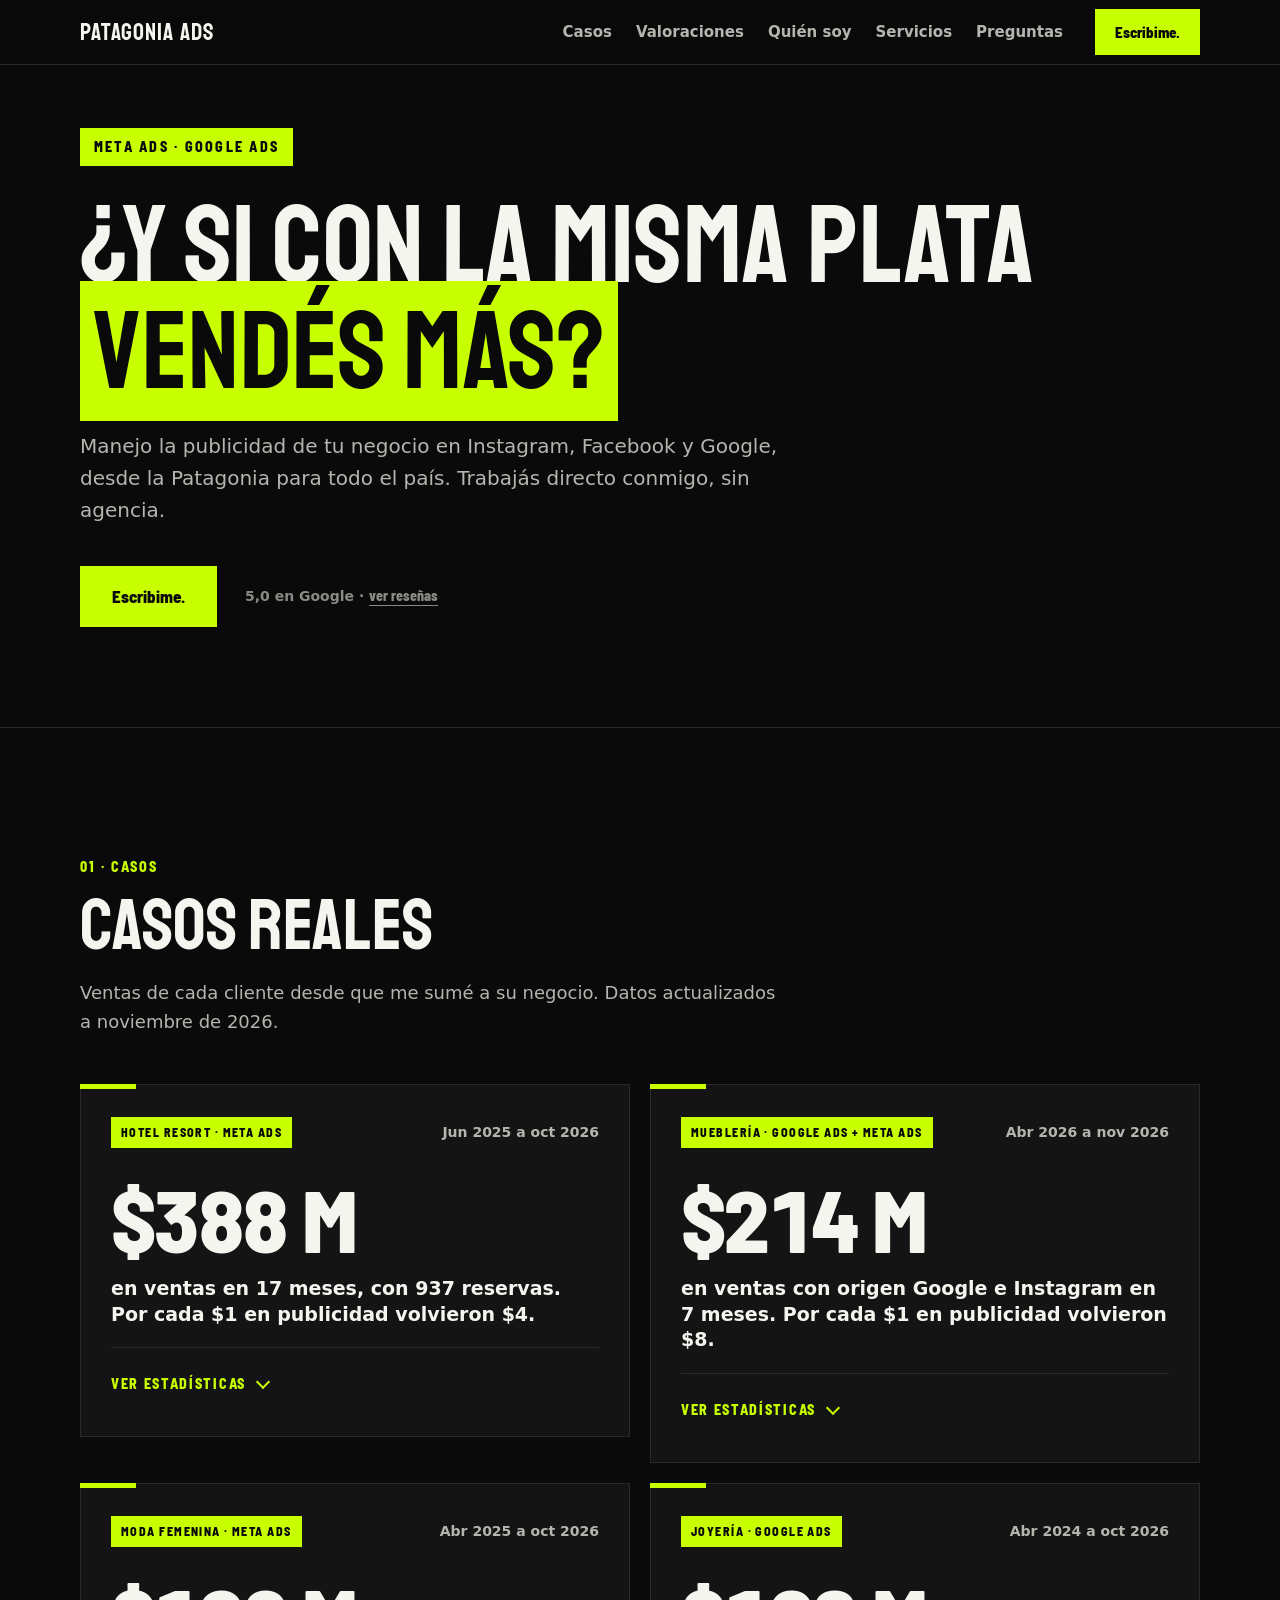
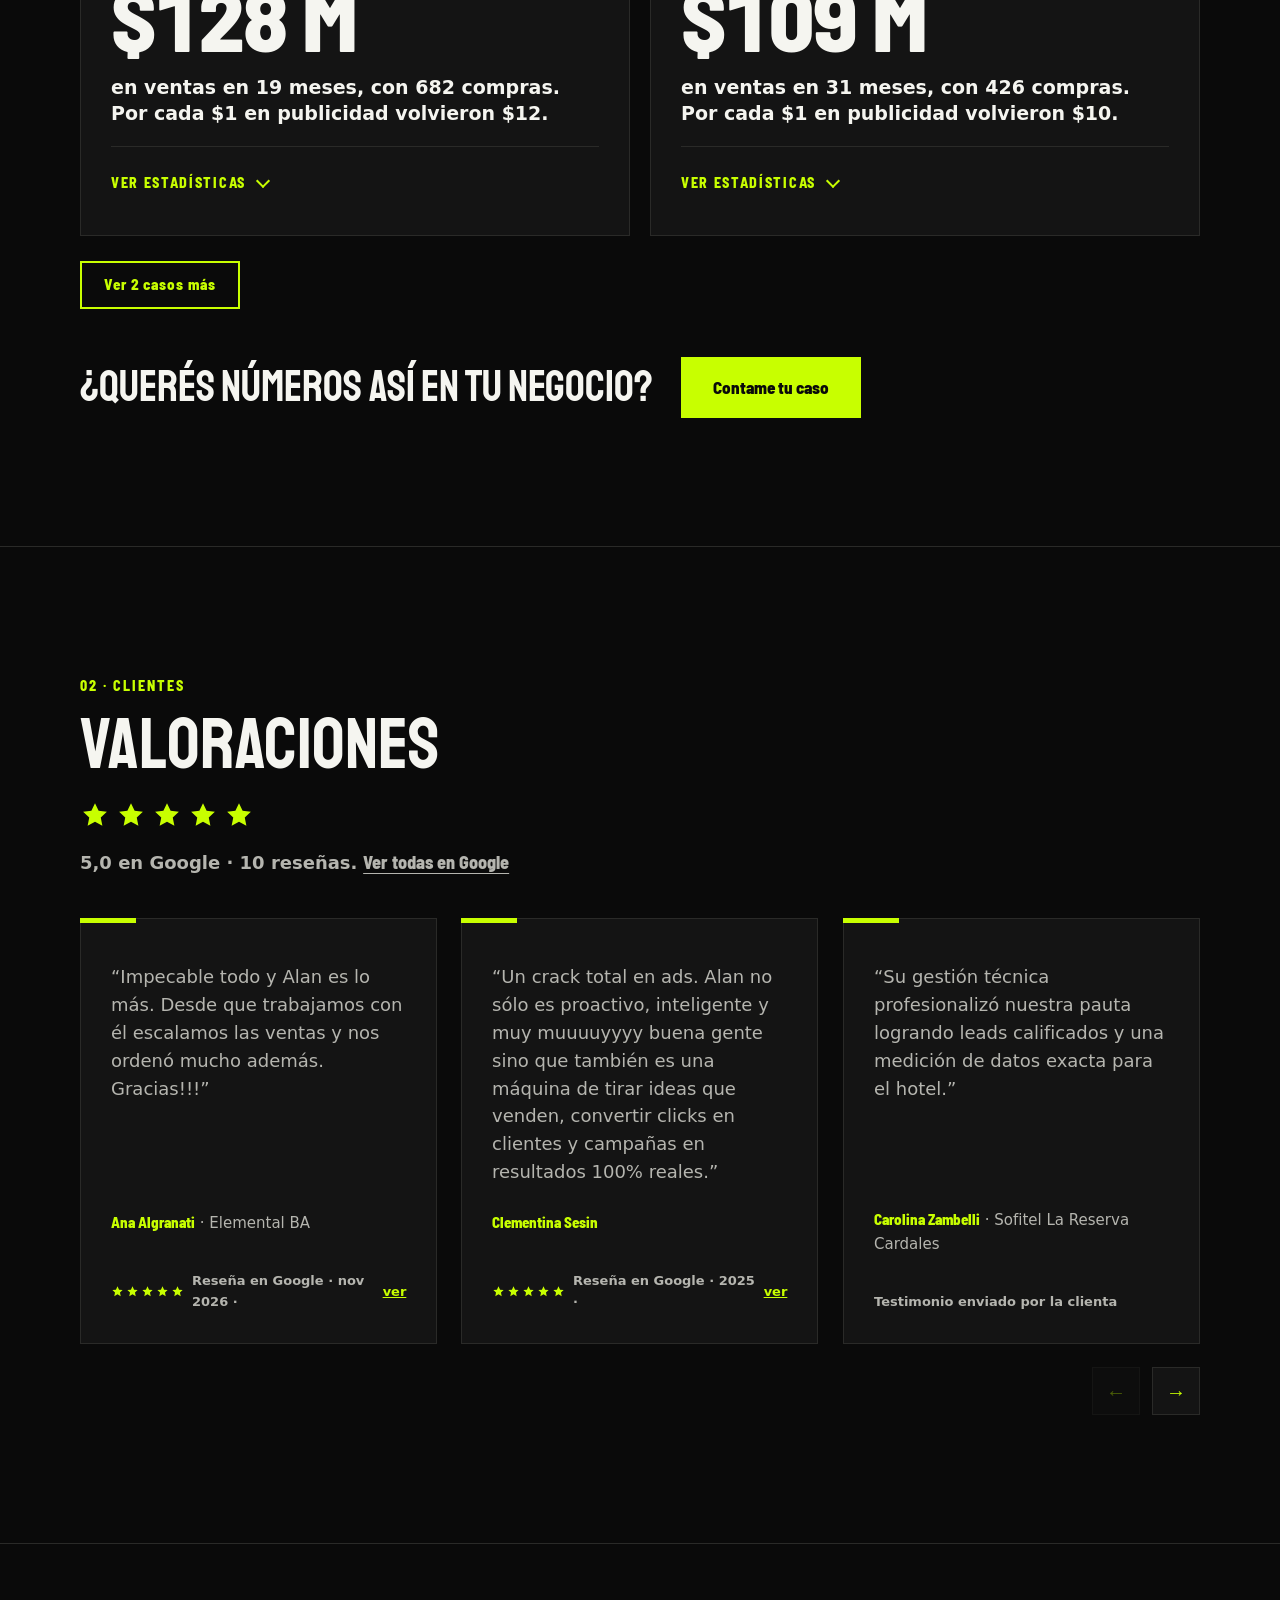
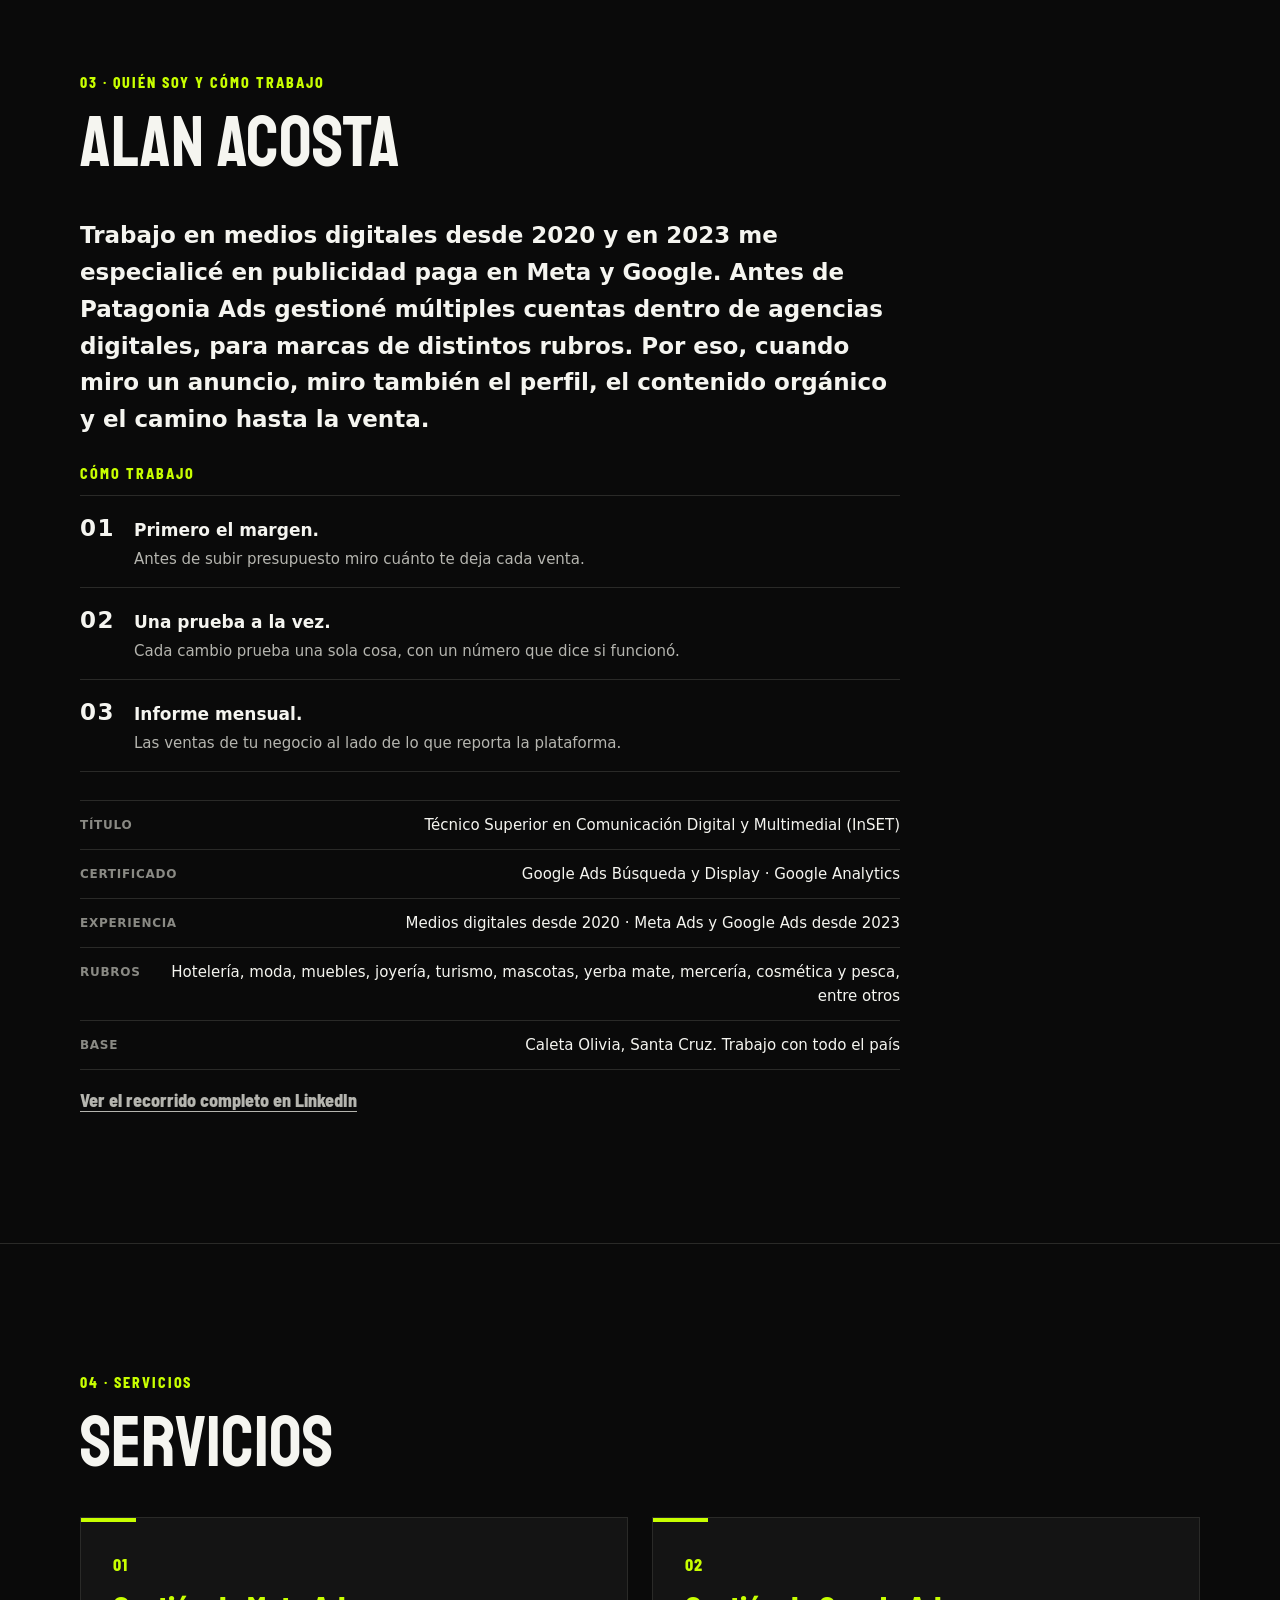
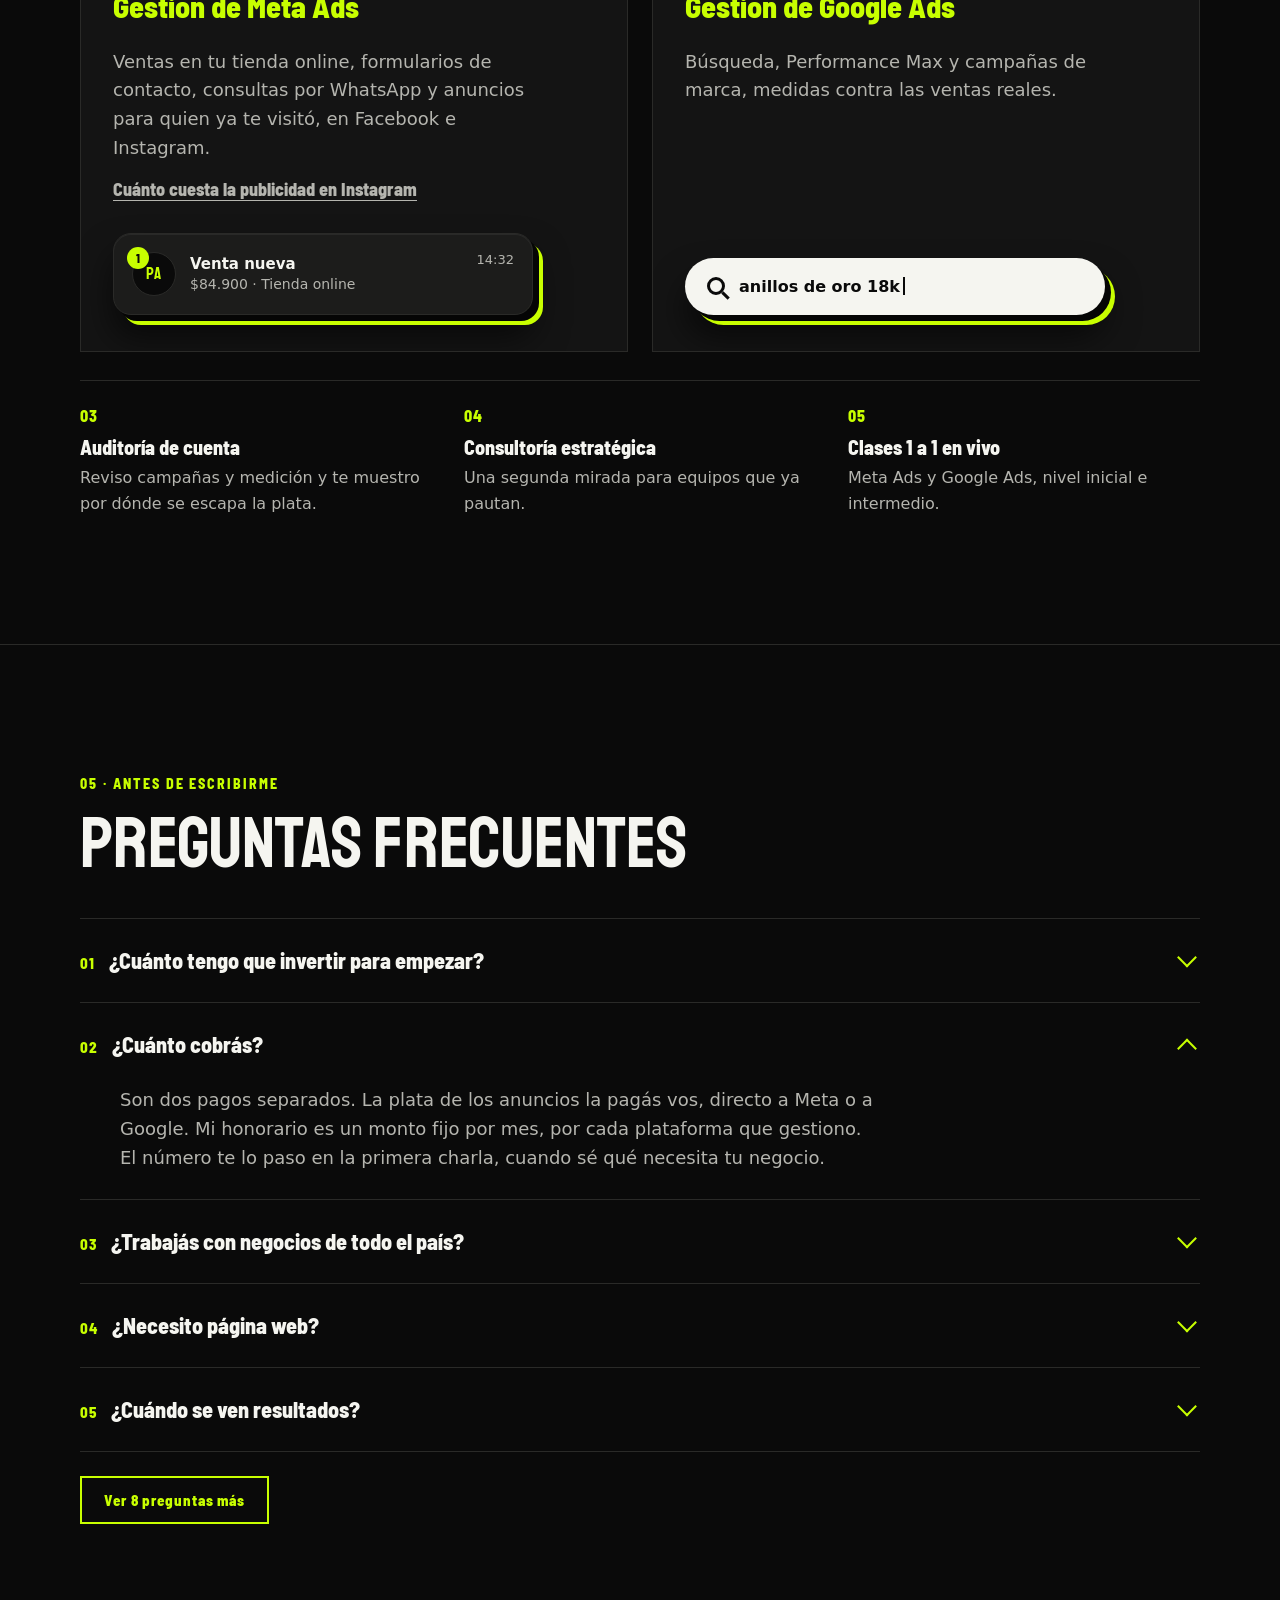
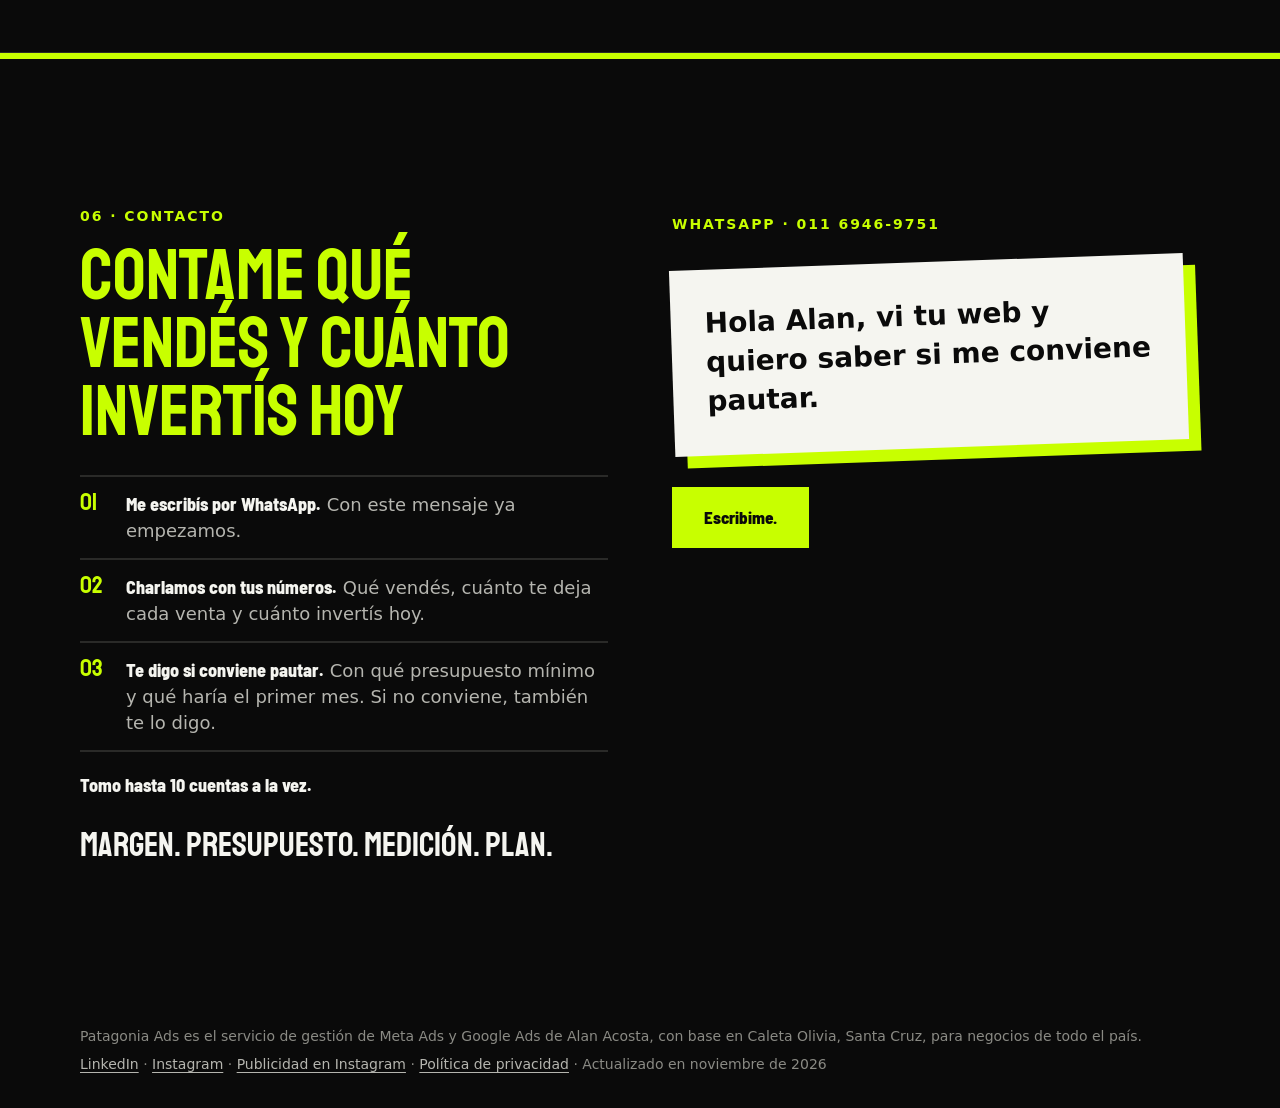
==== commit 8b728254: "Sincroniza con la versión publicada en patagonia-ads.com.ar (19/11) Servicios en escritorio con los " ====
--- a/index.html
+++ b/index.html
@@ -25,7 +25,7 @@
 <link rel="preload" href="/assets/fonts/staatliches.woff2" as="font" type="font/woff2" crossorigin>
 <link rel="preload" href="/assets/fonts/barlow-sc-400.woff2" as="font" type="font/woff2" crossorigin>
 <link rel="preload" href="/assets/fonts/barlow-sc-700.woff2" as="font" type="font/woff2" crossorigin>
-<link rel="stylesheet" href="/assets/estilos.css?v=20261119e">
+<link rel="stylesheet" href="/assets/estilos.css?v=20261119f">
 
 <script>
   window.dataLayer = window.dataLayer || [];
@@ -84,6 +84,7 @@
       },
       "hasMap": "https://www.google.com/maps/search/?api=1&query=Patagonia%20Ads%20Caleta%20Olivia&query_place_id=ChIJX-zK_RDf5b0Rb9LI9p981w0",
       "sameAs": [
+        "https://www.linkedin.com/company/patagonia-ads/",
         "https://www.instagram.com/patagonia.ads/",
         "https://www.google.com/maps/search/?api=1&query=Patagonia%20Ads%20Caleta%20Olivia&query_place_id=ChIJX-zK_RDf5b0Rb9LI9p981w0"
       ],
@@ -301,7 +302,7 @@
           "name": "¿Cuánto tengo que invertir para empezar?",
           "acceptedAnswer": {
             "@type": "Answer",
-            "text": "Depende del rubro y de cuánto te deja cada venta. Lo calculamos en la primera charla con tus números. Para un comercio local que busca consultas por WhatsApp alcanza con poco."
+            "text": "Depende del rubro y de cuánto te deja cada venta. Lo calculamos en la primera charla con tus números. Para un comercio local que busca consultas por WhatsApp alcanza con poco. Si querés adelantar la cuenta, la explico paso a paso en la guía de publicidad en Instagram: https://patagonia-ads.com.ar/publicidad-en-instagram/"
           }
         },
         {
@@ -453,7 +454,7 @@
           </div>
           <p class="cifra"><span class="cn">$388 M</span></p>
           <p class="lectura">en ventas en 17 meses, con 937 reservas. Por cada $1 en publicidad volvieron $4.</p>
-          <details class="stats" data-serie="sofitel"><summary>Ver estadísticas</summary><div class="stats-cuerpo"><ul class="stats-resumen"><li><span>Ventas</span><strong>$388,6 M</strong></li><li><span>Inversión</span><strong>$88,1 M</strong></li><li><span>Reservas</span><strong>937</strong></li><li><span>Costo por reserva</span><strong>$94.024</strong></li></ul><div class="grafico" aria-hidden="true"></div><p class="fuente">Datos de Meta Ads, acumulados mes a mes. Pesos de cada mes, sin ajustar por inflación.</p></div></details>
+          <details class="stats" data-serie="hotel"><summary>Ver estadísticas</summary><div class="stats-cuerpo"><ul class="stats-resumen"><li><span>Ventas</span><strong>$388,6 M</strong></li><li><span>Inversión</span><strong>$88,1 M</strong></li><li><span>Reservas</span><strong>937</strong></li><li><span>Costo por reserva</span><strong>$94.024</strong></li></ul><div class="grafico" aria-hidden="true"></div><p class="fuente">Acumulado mes a mes, en pesos de cada mes, sin ajustar por inflación.</p></div></details>
         </article>
         <article class="tarjeta caso" id="caso-muebleria">
           <div class="caso-cabeza">
@@ -462,7 +463,7 @@
           </div>
           <p class="cifra"><span class="cn">$214 M</span></p>
           <p class="lectura">en ventas con origen Google e Instagram en 7 meses. Por cada $1 en publicidad volvieron $8.</p>
-          <details class="stats" data-serie="claudia"><summary>Ver estadísticas</summary><div class="stats-cuerpo"><ul class="stats-resumen"><li><span>Ventas</span><strong>$214,8 M</strong></li><li><span>Inversión</span><strong>$26,3 M</strong></li><li><span>Google Ads</span><strong>Desde abril</strong></li><li><span>Meta Ads</span><strong>Desde septiembre</strong></li></ul><div class="grafico" aria-hidden="true"></div><p class="fuente">Ventas del sistema del negocio, según el origen que declara cada cliente: Google desde abril e Instagram desde septiembre, cuando tomé Meta. Inversión de Google Ads y Meta Ads, acumuladas mes a mes. Pesos de cada mes, sin ajustar por inflación.</p></div></details>
+          <details class="stats" data-serie="muebleria"><summary>Ver estadísticas</summary><div class="stats-cuerpo"><ul class="stats-resumen"><li><span>Ventas</span><strong>$214,8 M</strong></li><li><span>Inversión</span><strong>$26,3 M</strong></li><li><span>Google Ads</span><strong>Desde abril</strong></li><li><span>Meta Ads</span><strong>Desde septiembre</strong></li></ul><div class="grafico" aria-hidden="true"></div><p class="fuente">Acumulado mes a mes, en pesos de cada mes, sin ajustar por inflación.</p></div></details>
         </article>
         <article class="tarjeta caso" id="caso-moda">
           <div class="caso-cabeza">
@@ -471,7 +472,7 @@
           </div>
           <p class="cifra"><span class="cn">$128 M</span></p>
           <p class="lectura">en ventas en 19 meses, con 682 compras. Por cada $1 en publicidad volvieron $12.</p>
-          <details class="stats" data-serie="elemental"><summary>Ver estadísticas</summary><div class="stats-cuerpo"><ul class="stats-resumen"><li><span>Ventas</span><strong>$128,8 M</strong></li><li><span>Inversión</span><strong>$10,7 M</strong></li><li><span>Compras</span><strong>682</strong></li><li><span>Costo por compra</span><strong>$15.746</strong></li></ul><div class="grafico" aria-hidden="true"></div><p class="fuente">Datos de Meta Ads, acumulados mes a mes. Pesos de cada mes, sin ajustar por inflación.</p></div></details>
+          <details class="stats" data-serie="moda"><summary>Ver estadísticas</summary><div class="stats-cuerpo"><ul class="stats-resumen"><li><span>Ventas</span><strong>$128,8 M</strong></li><li><span>Inversión</span><strong>$10,7 M</strong></li><li><span>Compras</span><strong>682</strong></li><li><span>Costo por compra</span><strong>$15.746</strong></li></ul><div class="grafico" aria-hidden="true"></div><p class="fuente">Acumulado mes a mes, en pesos de cada mes, sin ajustar por inflación.</p></div></details>
         </article>
         <article class="tarjeta caso" id="caso-joyeria">
           <div class="caso-cabeza">
@@ -480,7 +481,7 @@
           </div>
           <p class="cifra"><span class="cn">$109 M</span></p>
           <p class="lectura">en ventas en 31 meses, con 426 compras. Por cada $1 en publicidad volvieron $10.</p>
-          <details class="stats" data-serie="glow"><summary>Ver estadísticas</summary><div class="stats-cuerpo"><ul class="stats-resumen"><li><span>Ventas</span><strong>$109,4 M</strong></li><li><span>Inversión</span><strong>$10,1 M</strong></li><li><span>Compras</span><strong>426</strong></li><li><span>Costo por compra</span><strong>$23.810</strong></li></ul><div class="grafico" aria-hidden="true"></div><p class="fuente">Datos de Google Ads, acumulados mes a mes. Pesos de cada mes, sin ajustar por inflación.</p></div></details>
+          <details class="stats" data-serie="joyeria"><summary>Ver estadísticas</summary><div class="stats-cuerpo"><ul class="stats-resumen"><li><span>Ventas</span><strong>$109,4 M</strong></li><li><span>Inversión</span><strong>$10,1 M</strong></li><li><span>Compras</span><strong>426</strong></li><li><span>Costo por compra</span><strong>$23.810</strong></li></ul><div class="grafico" aria-hidden="true"></div><p class="fuente">Acumulado mes a mes, en pesos de cada mes, sin ajustar por inflación.</p></div></details>
         </article>
         <article class="tarjeta caso caso-extra" id="caso-pesca">
           <div class="caso-cabeza">
@@ -489,7 +490,7 @@
           </div>
           <p class="cifra"><span class="cn">$51 M</span></p>
           <p class="lectura">en ventas en 6 meses, con 303 compras. Por cada $1 en publicidad volvieron $56.</p>
-          <details class="stats" data-serie="palometa"><summary>Ver estadísticas</summary><div class="stats-cuerpo"><ul class="stats-resumen"><li><span>Ventas</span><strong>$51,4 M</strong></li><li><span>Inversión</span><strong>$905 mil</strong></li><li><span>Compras</span><strong>303</strong></li><li><span>Costo por compra</span><strong>$2.989</strong></li></ul><div class="grafico" aria-hidden="true"></div><p class="fuente">Datos de Google Ads, acumulados mes a mes. Pesos de cada mes, sin ajustar por inflación.</p></div></details>
+          <details class="stats" data-serie="pesca"><summary>Ver estadísticas</summary><div class="stats-cuerpo"><ul class="stats-resumen"><li><span>Ventas</span><strong>$51,4 M</strong></li><li><span>Inversión</span><strong>$905 mil</strong></li><li><span>Compras</span><strong>303</strong></li><li><span>Costo por compra</span><strong>$2.989</strong></li></ul><div class="grafico" aria-hidden="true"></div><p class="fuente">Acumulado mes a mes, en pesos de cada mes, sin ajustar por inflación.</p></div></details>
         </article>
         <article class="tarjeta caso caso-extra" id="caso-cosmetica">
           <div class="caso-cabeza">
@@ -498,7 +499,7 @@
           </div>
           <p class="cifra"><span class="cn">$27 M</span></p>
           <p class="lectura">en ventas en 11 meses, con 509 compras. Por cada $1 en publicidad volvieron $19.</p>
-          <details class="stats" data-serie="savia"><summary>Ver estadísticas</summary><div class="stats-cuerpo"><ul class="stats-resumen"><li><span>Ventas</span><strong>$27,2 M</strong></li><li><span>Inversión</span><strong>$1,3 M</strong></li><li><span>Compras</span><strong>509</strong></li><li><span>Costo por compra</span><strong>$2.676</strong></li></ul><div class="grafico" aria-hidden="true"></div><p class="fuente">Datos de Google Ads, acumulados mes a mes. Pesos de cada mes, sin ajustar por inflación.</p></div></details>
+          <details class="stats" data-serie="cosmetica"><summary>Ver estadísticas</summary><div class="stats-cuerpo"><ul class="stats-resumen"><li><span>Ventas</span><strong>$27,2 M</strong></li><li><span>Inversión</span><strong>$1,3 M</strong></li><li><span>Compras</span><strong>509</strong></li><li><span>Costo por compra</span><strong>$2.676</strong></li></ul><div class="grafico" aria-hidden="true"></div><p class="fuente">Acumulado mes a mes, en pesos de cada mes, sin ajustar por inflación.</p></div></details>
         </article>
       </div>
       <button type="button" class="mas-casos" aria-expanded="false" hidden>Ver 2 casos más</button>
@@ -587,6 +588,7 @@
         <li class="tarjeta serv-card">
           <p class="num">01</p><h3>Gestión de Meta Ads</h3>
           <p>Ventas en tu tienda online, formularios de contacto, consultas por WhatsApp y anuncios para quien ya te visitó, en Facebook e Instagram.</p>
+          <p><a class="enlace" href="/publicidad-en-instagram/">Cuánto cuesta la publicidad en Instagram</a></p>
           <div class="obj obj-noti" aria-hidden="true" data-rota><span class="avatar"><span class="punto">1</span></span><span class="txt"><strong>Venta nueva</strong><em>$84.900 · Tienda online</em></span><span class="hora">14:32</span></div>
         </li>
         <li class="tarjeta serv-card">
@@ -610,7 +612,7 @@
       <div class="preguntas">
         <details>
           <summary><span class="num">01</span> ¿Cuánto tengo que invertir para empezar?</summary>
-          <p>Depende del rubro y de cuánto te deja cada venta. Lo calculamos en la primera charla con tus números. Para un comercio local que busca consultas por WhatsApp alcanza con poco.</p>
+          <p>Depende del rubro y de cuánto te deja cada venta. Lo calculamos en la primera charla con tus números. Para un comercio local que busca consultas por WhatsApp alcanza con poco. Si querés adelantar la cuenta, la explico paso a paso en la <a class="enlace" href="/publicidad-en-instagram/">guía de publicidad en Instagram</a>.</p>
         </details>
         <details open>
           <summary><span class="num">02</span> ¿Cuánto cobrás?</summary>
@@ -692,7 +694,7 @@
 <footer class="pie">
   <div class="contenedor">
     <p>Patagonia Ads es el servicio de gestión de Meta Ads y Google Ads de Alan Acosta, con base en Caleta Olivia, Santa Cruz, para negocios de todo el país.</p>
-    <p><a href="https://www.linkedin.com/in/acosta-alan-analistapaidmedia/" rel="noopener" target="_blank">LinkedIn</a> · <a href="https://www.instagram.com/patagonia.ads/" rel="noopener" target="_blank">Instagram</a> · <a href="/privacidad.html">Política de privacidad</a> · Actualizado en noviembre de 2026</p>
+    <p><a href="https://www.linkedin.com/in/acosta-alan-analistapaidmedia/" rel="noopener" target="_blank">LinkedIn</a> · <a href="https://www.instagram.com/patagonia.ads/" rel="noopener" target="_blank">Instagram</a> · <a href="/publicidad-en-instagram/">Publicidad en Instagram</a> · <a href="/privacidad.html">Política de privacidad</a> · Actualizado en noviembre de 2026</p>
   </div>
 </footer>
 
@@ -709,7 +711,7 @@
 
 <script>
 (function(){
-var S={"elemental":[["2025-04",303284,7375224],["2025-05",349368,7862287],["2025-06",364781,7992728],["2025-07",497741,10442201],["2025-08",619823,6694143],["2025-09",501927,5667609],["2025-10",451833,2398095],["2025-11",213597,3538687],["2025-12",493460,5881532],["2026-01",498367,3341014],["2026-02",509627,3264550],["2026-03",502520,7874853],["2026-04",648666,9418624],["2026-05",792681,8918390],["2026-06",805166,11147959],["2026-07",784968,7708253],["2026-08",801383,7619063],["2026-09",803181,5269729],["2026-10",796252,6457002]],"sofitel":[["2025-06",6484178,31630000],["2025-07",14188171,34508000],["2025-08",7401163,36655000],["2025-09",3041940,16292000],["2025-10",3280477,30257000],["2025-11",5284290,36371000],["2025-12",6532894,30479130],["2026-01",5032754,36868000],["2026-02",6655009,35640000],["2026-03",5626375,10958000],["2026-04",4858003,9851200],["2026-05",2854984,11089000],["2026-06",4519196,12272000],["2026-07",3107840,6635000],["2026-08",3684387,12323000],["2026-09",3657265,21525000],["2026-10",1891290,15319000]],"glow":[["2024-04",84130,2179392],["2024-05",124066,0],["2024-06",172972,1855455],["2024-07",180746,1514484],["2024-08",132723,696379],["2024-09",171659,8514365],["2024-10",139046,1956837],["2024-11",207188,2478377],["2024-12",296066,5037110],["2025-01",256254,1370056],["2025-02",244615,5484613],["2025-03",279300,455432],["2025-04",310485,162480],["2025-05",316346,122042],["2025-06",239864,1546017],["2025-07",283997,4404329],["2025-08",334731,94601],["2025-09",340640,987273],["2025-10",328509,4580708],["2025-11",372634,2481079],["2025-12",257862,2081625],["2026-01",356260,4432326],["2026-02",686579,8741355],["2026-03",460655,5568567],["2026-04",444111,2242764],["2026-05",458005,1179085],["2026-06",322497,4537310],["2026-07",447578,5957712],["2026-08",450287,6453353],["2026-09",696161,10447322],["2026-10",746999,11856086]],"palometa":[["2024-12",161736,13166774],["2025-01",306514,8965137],["2025-02",288730,22613008],["2025-03",0,0],["2025-04",91996,1493829],["2025-05",56726,5221784]],"savia":[["2024-08",62000,1539288],["2024-09",100448,2761630],["2024-10",134244,2308396],["2024-11",56966,3054923],["2024-12",182404,2030263],["2025-01",124699,3535556],["2025-02",118908,2298730],["2025-03",158668,2355746],["2025-04",122497,1532597],["2025-05",96467,3689977],["2025-06",204704,2120073]],"claudia":[["2026-04",1702335,18485158],["2026-05",409352,22052644],["2026-06",1368608,10894609],["2026-07",996201,32587188],["2026-08",1796715,21947060],["2026-09",7851905,35280793],["2026-10",7772292,42462408],["2026-11",4407819,31152435]],"tomacar":[["2026-09-01",93972,89],["2026-09-07",100612,78],["2026-09-14",295780,128],["2026-09-21",362449,90],["2026-09-28",271793,117],["2026-10-05",231356,111],["2026-10-12",229621,123],["2026-10-19",219487,124],["2026-10-26",211835,131],["2026-11-02",226208,135],["2026-11-09",235848,130],["2026-11-16",75262,32]]};
+var S={"moda":[["2025-04",303284,7375224],["2025-05",349368,7862287],["2025-06",364781,7992728],["2025-07",497741,10442201],["2025-08",619823,6694143],["2025-09",501927,5667609],["2025-10",451833,2398095],["2025-11",213597,3538687],["2025-12",493460,5881532],["2026-01",498367,3341014],["2026-02",509627,3264550],["2026-03",502520,7874853],["2026-04",648666,9418624],["2026-05",792681,8918390],["2026-06",805166,11147959],["2026-07",784968,7708253],["2026-08",801383,7619063],["2026-09",803181,5269729],["2026-10",796252,6457002]],"hotel":[["2025-06",6484178,31630000],["2025-07",14188171,34508000],["2025-08",7401163,36655000],["2025-09",3041940,16292000],["2025-10",3280477,30257000],["2025-11",5284290,36371000],["2025-12",6532894,30479130],["2026-01",5032754,36868000],["2026-02",6655009,35640000],["2026-03",5626375,10958000],["2026-04",4858003,9851200],["2026-05",2854984,11089000],["2026-06",4519196,12272000],["2026-07",3107840,6635000],["2026-08",3684387,12323000],["2026-09",3657265,21525000],["2026-10",1891290,15319000]],"joyeria":[["2024-04",84130,2179392],["2024-05",124066,0],["2024-06",172972,1855455],["2024-07",180746,1514484],["2024-08",132723,696379],["2024-09",171659,8514365],["2024-10",139046,1956837],["2024-11",207188,2478377],["2024-12",296066,5037110],["2025-01",256254,1370056],["2025-02",244615,5484613],["2025-03",279300,455432],["2025-04",310485,162480],["2025-05",316346,122042],["2025-06",239864,1546017],["2025-07",283997,4404329],["2025-08",334731,94601],["2025-09",340640,987273],["2025-10",328509,4580708],["2025-11",372634,2481079],["2025-12",257862,2081625],["2026-01",356260,4432326],["2026-02",686579,8741355],["2026-03",460655,5568567],["2026-04",444111,2242764],["2026-05",458005,1179085],["2026-06",322497,4537310],["2026-07",447578,5957712],["2026-08",450287,6453353],["2026-09",696161,10447322],["2026-10",746999,11856086]],"pesca":[["2024-12",161736,13166774],["2025-01",306514,8965137],["2025-02",288730,22613008],["2025-03",0,0],["2025-04",91996,1493829],["2025-05",56726,5221784]],"cosmetica":[["2024-08",62000,1539288],["2024-09",100448,2761630],["2024-10",134244,2308396],["2024-11",56966,3054923],["2024-12",182404,2030263],["2025-01",124699,3535556],["2025-02",118908,2298730],["2025-03",158668,2355746],["2025-04",122497,1532597],["2025-05",96467,3689977],["2025-06",204704,2120073]],"muebleria":[["2026-04",1702335,18485158],["2026-05",409352,22052644],["2026-06",1368608,10894609],["2026-07",996201,32587188],["2026-08",1796715,21947060],["2026-09",7851905,35280793],["2026-10",7772292,42462408],["2026-11",4407819,31152435]],"autos":[["2026-09-01",93972,89],["2026-09-07",100612,78],["2026-09-14",295780,128],["2026-09-21",362449,90],["2026-09-28",271793,117],["2026-10-05",231356,111],["2026-10-12",229621,123],["2026-10-19",219487,124],["2026-10-26",211835,131],["2026-11-02",226208,135],["2026-11-09",235848,130],["2026-11-16",75262,32]]};
 var MES=["ene","feb","mar","abr","may","jun","jul","ago","sept","oct","nov","dic"];
 function et(m){var p=m.split("-");if(p.length>2)return (+p[2])+" "+MES[+p[1]-1];return MES[+p[1]-1]+" "+p[0].slice(2)}
 function fn(v){return String(Math.round(v)).replace(/\B(?=(\d{3})+(?!\d))/g,".")}
@@ -774,52 +776,6 @@
       }
     });
   });
-  var form = document.getElementById('formulario');
-  if (form) {
-    var p = new URLSearchParams(location.search);
-    var origen = ['utm_source','utm_medium','utm_campaign','utm_content','utm_term','gclid','fbclid']
-      .filter(function (k) { return p.get(k); })
-      .map(function (k) { return k + '=' + p.get(k); });
-    origen.unshift('pagina=' + location.pathname);
-    if (document.referrer) origen.push('referente=' + document.referrer);
-    document.getElementById('f-origen').value = origen.join(' | ').slice(0, 900);
-
-    form.addEventListener('submit', function (e) {
-      e.preventDefault();
-      var error = document.getElementById('f-error');
-      error.hidden = true;
-      if (document.getElementById('f-web').value) return;
-      var nombre = document.getElementById('f-nombre');
-      var wsp = document.getElementById('f-whatsapp');
-      var digitos = wsp.value.replace(/\D/g, '');
-      if (!nombre.value.trim()) { error.textContent = 'Falta tu nombre.'; error.hidden = false; nombre.focus(); return; }
-      if (digitos.length < 8) { error.textContent = 'Revisá el WhatsApp: necesito el número con código de área.'; error.hidden = false; wsp.focus(); return; }
-      var boton = form.querySelector('button');
-      boton.disabled = true; boton.textContent = 'Enviando...';
-      fetch('https://docs.google.com/forms/d/e/1FAIpQLSdNbZ4auIx9zIw7pXJqKGJHZ16G0OZYx3VopOnl3CG33zWUpw/formResponse', {
-        method: 'POST', mode: 'no-cors', body: new URLSearchParams(new FormData(form))
-      }).then(function () {
-        if (typeof gtag === 'function') {
-          gtag('event', 'generate_lead', { metodo: 'formulario', inversion: document.getElementById('f-inversion').value || 'sin dato' });
-        }
-        if (typeof fbq === 'function') {
-          var tel = digitos.replace(/^0+/, '');
-          if (tel.indexOf('54') !== 0) tel = '54' + tel;
-          var nombrePila = nombre.value.trim().split(/\s+/)[0].toLowerCase();
-          fbq('init', '29033560016305530', { ph: tel, fn: nombrePila });
-          fbq('track', 'Lead', { content_name: 'formulario', inversion: document.getElementById('f-inversion').value || 'sin dato' },
-            { eventID: 'lead-' + Date.now() + '-' + Math.random().toString(36).slice(2, 8) });
-        }
-        form.hidden = true;
-        var ok = document.getElementById('formulario-ok');
-        ok.hidden = false; ok.focus();
-      }).catch(function () {
-        boton.disabled = false; boton.textContent = 'Enviar consulta';
-        error.textContent = 'No se pudo enviar. Probá de nuevo o escribime por WhatsApp.';
-        error.hidden = false;
-      });
-    });
-  }
 </script>
 <script src="/assets/movimiento.js" defer></script>
 <script>
--- a/assets/estilos.css
+++ b/assets/estilos.css
@@ -463,3 +463,7 @@
 /* Contacto: el recuadro muestra el mensaje precargado, sin espacios para completar */
 .contacto-negro .caja-torcida p{font-size:clamp(22px,2.4vw,28px);line-height:1.4;font-weight:700}
 .contacto-negro .mensaje-wa .boton{margin-top:40px}
+/* 19/11: servicios en escritorio, objetos 3D en flujo bajo el texto (como en el celu) y avatar con monograma */
+@media (min-width:761px){.serv-card{display:flex;flex-direction:column;padding:34px 32px 36px;min-height:0}.serv-card>p:not(.num):last-of-type{margin-bottom:28px}.serv-card .obj{position:relative;right:auto;bottom:auto;margin-top:auto;width:min(100% - 14px,420px)}}
+.obj-noti .avatar{display:flex;align-items:center;justify-content:center;background:#0A0A0A;border:1px solid #2A2A28}
+.obj-noti .avatar::after{content:"PA";font:400 17px/1 "Staatliches",sans-serif;letter-spacing:.04em;color:var(--lima)}
